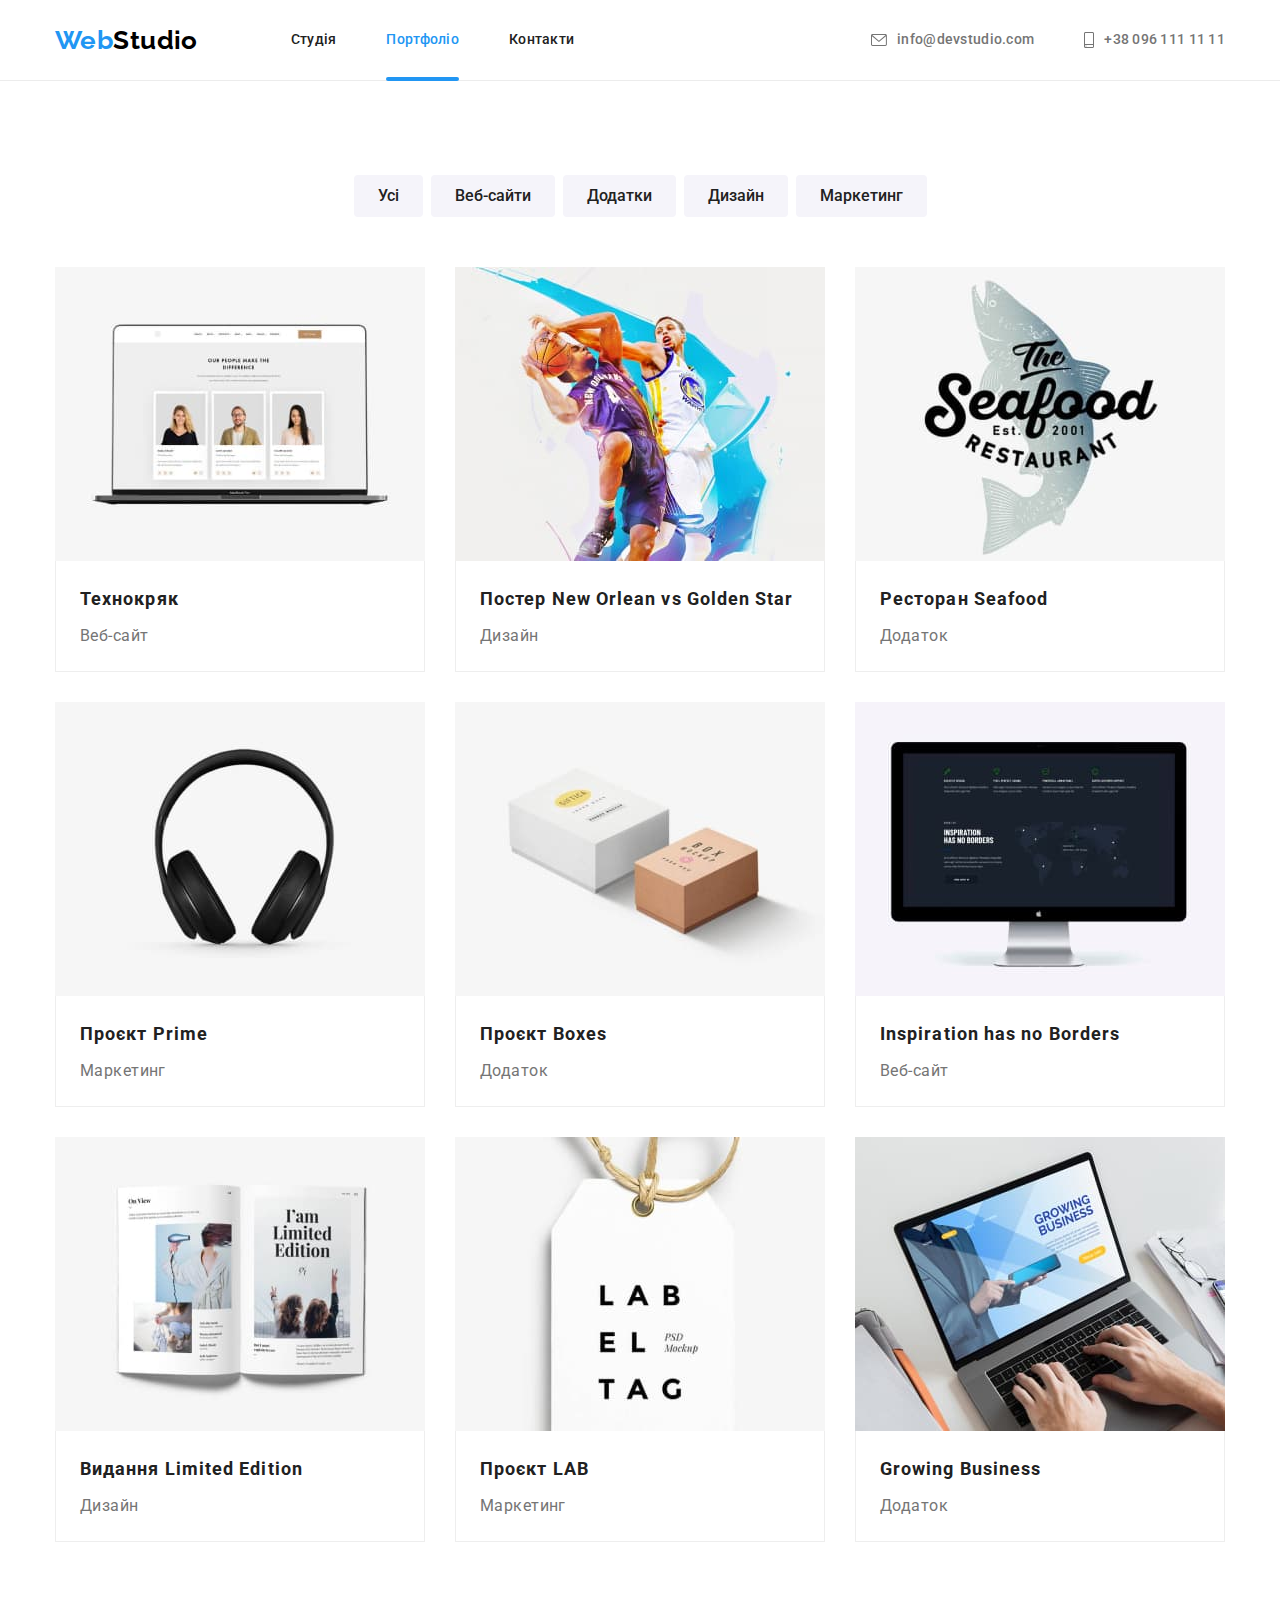
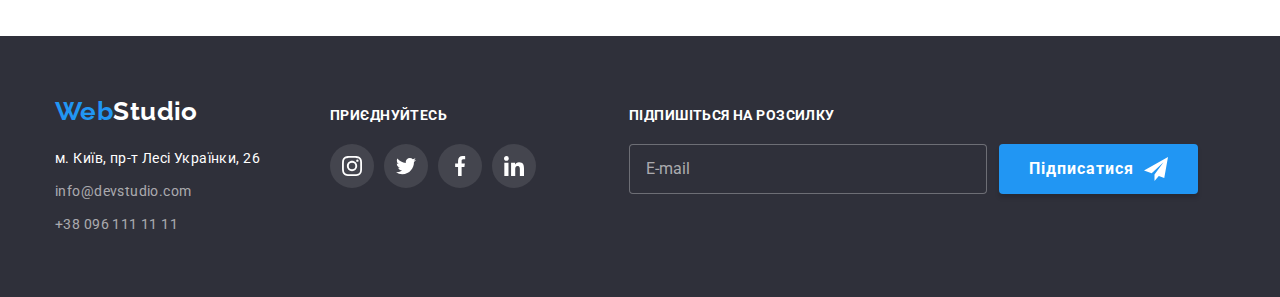
==== portfolio.html @ bcb8c52e "додано файли" ====
<!DOCTYPE html>
<html lang="uk">
  <head>
    <meta charset="UTF-8" />
    <meta http-equiv="X-UA-Compatible" content="IE=edge" />
    <meta name="viewport" content="width=device-width, initial-scale=1.0" />
    <title>Портфоліо</title>
    <link
      href="https://fonts.googleapis.com/css2?family=Raleway:wght@700&family=Roboto:wght@400;500;700;900&display=swap"
      rel="stylesheet"
    />
    <link rel="stylesheet" href="./css/main.min.css" />
  </head>
  <body>
    <header class="head-list">
      <div class="container main-nav">
        <nav class="head-list__nav">
          <a href="index.html" class="head-list__logo">
            Web<span class="head-list__accent">Studio</span>
          </a>

          <ul class="site-nav">
            <li class="site-nav__item">
              <a href="index.html" class="site-nav__link">Студія</a>
            </li>
            <li class="site-nav__item">
              <a href="portfolio.html" class="site-nav__link current"
                >Портфоліо</a
              >
            </li>
            <li class="site-nav__item">
              <a href="#" class="site-nav__link">Контакти</a>
            </li>
          </ul>
        </nav>
        <ul class="contact">
          <li class="contact__item">
            <a href="mailto:info@devstudio.com" class="contact__link">
              <svg class="contact__icon email" width="16" height="12">
                <use href="./images/icons.svg#email"></use>
              </svg>
              <span>info@devstudio.com</span>
            </a>
          </li>
          <li class="contact__item">
            <a href="tel:+380961111111" class="contact__link">
              <svg class="contact__icon smartphone" width="10" height="16">
                <use href="./images/icons.svg#smartphone"></use>
              </svg>
              <span>+38 096 111 11 11 </span>
            </a>
          </li>
        </ul>
      </div>
    </header>

    <main>
      <section class="portfolio">
        <div class="container">
          <h1 class="visually-hidden">portfolio</h1>
          <ul class="filters">
            <li class="filters__item">
              <button type="button" class="filters__button">Усі</button>
            </li>
            <li class="filters__item">
              <button type="button" class="filters__button">Веб-сайти</button>
            </li>
            <li class="filters__item">
              <button type="button" class="filters__button">Додатки</button>
            </li>
            <li class="filters__item">
              <button type="button" class="filters__button">Дизайн</button>
            </li>
            <li class="filters__item">
              <button type="button" class="filters__button">Маркетинг</button>
            </li>
          </ul>

          <ul class="card">
            <li class="card__item">
              <a href="#" class="card__link">
                <div class="product">
                  <img src="./images/po1.jpg" alt="Ноутбук" width="370" />
                  <p class="product__overlay product__text">
                    Ресурс пропонує комплексні пропозиції з різним рівнем
                    функціоналу та сервісів. Все це дозволить відвідувачу
                    отримати вичерпні відомості про компанію чи приватну особу.
                  </p>
                </div>
                <div class="product-text">
                  <h2 class="product__title">Технокряк</h2>
                  <p class="product__name">Веб-сайт</p>
                </div>
              </a>
            </li>
            <li class="card__item">
              <a href="#" class="card__link">
                <div class="product">
                  <img src="./images/po2.jpg" alt="Баскетболісти" width="370" />
                  <p class="product__overlay product__text">
                    Ресурс пропонує комплексні пропозиції з різним рівнем
                    функціоналу та сервісів. Все це дозволить відвідувачу
                    отримати вичерпні відомості про компанію чи приватну особу.
                  </p>
                </div>
                <div class="product-text">
                  <h2 class="product__title">
                    Постер New Orlean vs Golden Star
                  </h2>
                  <p class="product__name">Дизайн</p>
                </div>
              </a>
            </li>
            <li class="card__item">
              <a href="#" class="card__link">
                <div class="product">
                  <img
                    src="./images/po3.jpg"
                    alt="Ємблема ресторану"
                    width="370"
                  />
                  <p class="product__overlay product__text">
                    Ресурс пропонує комплексні пропозиції з різним рівнем
                    функціоналу та сервісів. Все це дозволить відвідувачу
                    отримати вичерпні відомості про компанію чи приватну особу.
                  </p>
                </div>
                <div class="product-text">
                  <h2 class="product__title">Ресторан Seafood</h2>
                  <p class="product__name">Додаток</p>
                </div>
              </a>
            </li>
            <li class="card__item">
              <a href="#" class="card__link">
                <div class="product">
                  <img src="./images/po4.jpg" alt="Навушники" width="370" />
                  <p class="product__overlay product__text">
                    Ресурс пропонує комплексні пропозиції з різним рівнем
                    функціоналу та сервісів. Все це дозволить відвідувачу
                    отримати вичерпні відомості про компанію чи приватну особу.
                  </p>
                </div>
                <div class="product-text">
                  <h2 class="product__title">Проєкт Prime</h2>
                  <p class="product__name">Маркетинг</p>
                </div>
              </a>
            </li>
            <li class="card__item">
              <a href="#" class="card__link">
                <div class="product">
                  <img src="./images/po5.jpg" alt="Коробки" width="370" />
                  <p class="product__overlay product__text">
                    Ресурс пропонує комплексні пропозиції з різним рівнем
                    функціоналу та сервісів. Все це дозволить відвідувачу
                    отримати вичерпні відомості про компанію чи приватну особу.
                  </p>
                </div>
                <div class="product-text">
                  <h2 class="product__title">Проєкт Boxes</h2>
                  <p class="product__name">Додаток</p>
                </div>
              </a>
            </li>
            <li class="card__item">
              <a href="#" class="card__link">
                <div class="product">
                  <img src="./images/po6.jpg" alt="Монітор" width="370" />
                  <p class="product__overlay product__text">
                    Ресурс пропонує комплексні пропозиції з різним рівнем
                    функціоналу та сервісів. Все це дозволить відвідувачу
                    отримати вичерпні відомості про компанію чи приватну особу.
                  </p>
                </div>
                <div class="product-text">
                  <h2 class="product__title">Inspiration has no Borders</h2>
                  <p class="product__name">Веб-сайт</p>
                </div>
              </a>
            </li>
            <li class="card__item">
              <a href="#" class="card__link">
                <div class="product">
                  <img src="./images/po7.jpg" alt="Книга" width="370" />
                  <p class="product__overlay product__text">
                    Ресурс пропонує комплексні пропозиції з різним рівнем
                    функціоналу та сервісів. Все це дозволить відвідувачу
                    отримати вичерпні відомості про компанію чи приватну особу.
                  </p>
                </div>
                <div class="product-text">
                  <h2 class="product__title">Видання Limited Edition</h2>
                  <p class="product__name">Дизайн</p>
                </div>
              </a>
            </li>
            <li class="card__item">
              <a href="#" class="card__link">
                <div class="product">
                  <img src="./images/po8.jpg" alt="Значок" width="370" />
                  <p class="product__overlay product__text">
                    Ресурс пропонує комплексні пропозиції з різним рівнем
                    функціоналу та сервісів. Все це дозволить відвідувачу
                    отримати вичерпні відомості про компанію чи приватну особу.
                  </p>
                </div>
                <div class="product-text">
                  <h2 class="product__title">Проєкт LAB</h2>
                  <p class="product__name">Маркетинг</p>
                </div>
              </a>
            </li>
            <li class="card__item">
              <a href="#" class="card__link">
                <div class="product">
                  <img src="./images/po9.jpg" alt="Ноутбук" width="370" />
                  <p class="product__overlay product__text">
                    Ресурс пропонує комплексні пропозиції з різним рівнем
                    функціоналу та сервісів. Все це дозволить відвідувачу
                    отримати вичерпні відомості про компанію чи приватну особу.
                  </p>
                </div>
                <div class="product-text">
                  <h2 class="product__title">Growing Business</h2>
                  <p class="product__name">Додаток</p>
                </div>
              </a>
            </li>
          </ul>
        </div>
      </section>
    </main>

    <footer class="page-foot">
      <div class="container">
        <div class="footer-content">
          <div class="page-foot__address-block">
            <a href="./index.html" class="page-foot__logo">
              <p>Web<span class="page-foot__accent">Studio</span></p>
            </a>
            <address class="address-list">
              <ul class="address-list__contact">
                <li class="address-list__item">
                  <a
                    href="https://goo.gl/maps/CPtrU1FHBa2aNyZL9"
                    target="_blank"
                    rel="noopener noreferrer nofollow"
                    class="address-list__map"
                    >м. Київ, пр-т Лесі Українки, 26</a
                  >
                </li>
                <li class="address-list__item">
                  <a href="mailto:info@devstudio.com" class="address-list__link"
                    >info@devstudio.com</a
                  >
                </li>
                <li class="address-list__item">
                  <a href="tel:+380961111111" class="address-list__link"
                    >+38 096 111 11 11</a
                  >
                </li>
              </ul>
            </address>
          </div>

          <div class="social-foot">
            <p class="social-foot__title">ПРИЄДНУЙТЕСЬ</p>
            <ul class="social-foot__links">
              <li class="social-foot__items">
                <a href="" class="social-foot__circle">
                  <svg class="social-foot__icon" width="20" height="20">
                    <use href="./images/icons.svg#instagram"></use>
                  </svg>
                </a>
              </li>
              <li class="social-foot__items">
                <a href="" class="social-foot__circle">
                  <svg class="social-foot__icon" width="20" height="20">
                    <use href="./images/icons.svg#twitter"></use>
                  </svg>
                </a>
              </li>
              <li class="social-foot__items">
                <a href="" class="social-foot__circle">
                  <svg class="social-foot__icon" width="20" height="20">
                    <use href="./images/icons.svg#facebook"></use>
                  </svg>
                </a>
              </li>
              <li class="social-foot__items">
                <a href="" class="social-foot__circle">
                  <svg class="social-foot__icon" width="20" height="20">
                    <use href="./images/icons.svg#linkedin"></use>
                  </svg>
                </a>
              </li>
            </ul>
          </div>

          <div class="footer-form">
            <p class="footer-form__title">ПІДПИШІТЬСЯ НА РОЗСИЛКУ</p>
            <form class="footer-form__form">
              <label for="mail" class="footer-form__label"></label>
              <input
                class="footer-form__input"
                type="email"
                name="mail"
                id="mail"
                placeholder="E-mail"
                required
              />
              <button class="footer-form__button" type="submit">
                Підписатися<svg
                  class="footer-form__icon"
                  width="24"
                  height="24"
                >
                  <use href="./images/icons.svg#send-icon"></use>
                </svg>
              </button>
            </form>
          </div>
        </div>
      </div>
    </footer>
  </body>
</html>
---- css/main.min.css ----
h1,h2,h3{text-align:center;margin:0}ul{margin:0;padding:0;list-style:none}p{margin:0;padding:0}img{display:block}/*! modern-normalize v1.1.0 | MIT License | https://github.com/sindresorhus/modern-normalize */*,::after,::before{box-sizing:border-box}html{-moz-tab-size:4;tab-size:4}html{line-height:1.15;-webkit-text-size-adjust:100%}body{margin:0}body{font-family:system-ui,-apple-system,"Segoe UI",Roboto,Helvetica,Arial,sans-serif,"Apple Color Emoji","Segoe UI Emoji"}hr{height:0;color:inherit}abbr[title]{text-decoration:underline dotted}b,strong{font-weight:bolder}code,kbd,pre,samp{font-family:ui-monospace,SFMono-Regular,Consolas,"Liberation Mono",Menlo,monospace;font-size:1em}small{font-size:80%}sub,sup{font-size:75%;line-height:0;position:relative;vertical-align:baseline}sub{bottom:-0.25em}sup{top:-0.5em}table{text-indent:0;border-color:inherit}button,input,optgroup,select,textarea{font-family:inherit;font-size:100%;line-height:1.15;margin:0}button,select{text-transform:none}[type=button],[type=reset],[type=submit],button{-webkit-appearance:button}::-moz-focus-inner{border-style:none;padding:0}:-moz-focusring{outline:1px dotted ButtonText}:-moz-ui-invalid{box-shadow:none}legend{padding:0}progress{vertical-align:baseline}::-webkit-inner-spin-button,::-webkit-outer-spin-button{height:auto}[type=search]{-webkit-appearance:textfield;outline-offset:-2px}::-webkit-search-decoration{-webkit-appearance:none}::-webkit-file-upload-button{-webkit-appearance:button;font:inherit}summary{display:list-item}:root{--main-color: #757575;--accent-color: #2196F3;--title-text-color: #212121;--white-color: #FFFFFF}body{background-color:var(--white-color);color:var(--main-color);font-family:Roboto,sans-serif;letter-spacing:.03em;font-size:14px}.container{width:1200px;margin:auto;padding-left:15px;padding-right:15px}.visually-hidden{position:absolute;white-space:nowrap;width:1px;height:1px;overflow:hidden;border:0;padding:0;clip:rect(0 0 0 0);clip-path:inset(50%);margin:-1px}.main-nav{display:flex;align-items:center}.head-list{border-bottom:1px solid #ececec}.head-list__logo,.page-foot__logo{color:var(--accent-color);font-family:Raleway,sans-serif;font-weight:700;font-size:26px;line-height:1.19;text-decoration-line:none}.head-list__nav{display:flex;align-items:center}.head-list__accent{color:#000}.site-nav{display:flex;margin-left:93px}.site-nav__item+.site-nav__item{margin-left:50px}.site-nav__link,.contact__link{font-weight:500;line-height:1.14;letter-spacing:.02em;text-decoration-line:none;transition-property:color;transition-duration:250ms;transition-timing-function:cubic-bezier(0.4, 0, 0.2, 1)}.site-nav__link{position:relative;display:block;padding-top:32px;padding-bottom:32px;color:var(--title-text-color)}.site-nav__link::after{content:"";position:absolute;left:0;bottom:-1px;display:block;width:100%;height:4px;background-color:var(--accent-color);border-radius:2px;opacity:0}.site-nav__link:hover,.site-nav__linkfocus{color:var(--accent-color)}.site-nav__link.current{color:var(--accent-color)}.site-nav__link.current::after{opacity:1}.contact{display:flex;margin-left:auto}.contact__item+.contact__item{margin-left:50px}.contact__link{display:flex;gap:10px;align-items:center;color:var(--main-color)}.contact__link:hover,.contact__linkfocus{color:var(--accent-color)}.contact__link:hover .contact__icon,.contact__linkfocus .contact__icon{fill:var(--accent-color)}.contact__icon{fill:var(--main-color);transition-property:fill;transition-duration:250ms;transition-timing-function:cubic-bezier(0.4, 0, 0.2, 1)}.hero{padding-top:200px;padding-bottom:200px;background-color:#2f303a;text-align:center;max-width:1600px;margin-left:auto;margin-right:auto;background:linear-gradient(to right, rgba(47, 48, 58, 0.4), rgba(47, 48, 58, 0.4)),url(../images/hero.jpg);background-size:cover;background-repeat:no-repeat;background-position:center}.hero__title{margin:0 auto;width:696px;color:var(--white-color);font-weight:900;font-size:44px;line-height:1.36;letter-spacing:.06em;text-transform:uppercase}button{font-family:inherit}.button{border-radius:4px;border-color:rgba(0,0,0,0);padding:10px 32px;margin-top:30px;background-color:var(--accent-color);color:var(--white-color);box-shadow:0px 4px 4px rgba(0,0,0,.15);font-size:16px;font-weight:700;line-height:1.87;letter-spacing:.06em;cursor:pointer;transition-property:background-color;transition-duration:250ms;transition-timing-function:cubic-bezier(0.4, 0, 0.2, 1)}.button:hover{background-color:#188ce8}.feature{padding-top:94px;padding-bottom:94px}.feature__list{display:flex}.feature__list .feature__item+.feature__item{margin-left:30px}.thumb{display:flex;align-items:center;justify-content:center;background:#f5f4fa;border-radius:4px;margin-bottom:30px;width:270px;min-height:120px;text-align:center}.feature__title{margin-bottom:10px;color:var(--title-text-color);font-size:14px;line-height:1.14;text-transform:uppercase;text-align:left}.feature__text{line-height:1.71}.work{padding-bottom:94px}.work__list{display:flex}.work__list .work__item+.work__item{margin-left:30px}.work__title{color:var(--title-text-color);font-size:36px;line-height:1.17;margin-bottom:50px}.img-container{position:relative}.work__text{color:var(--white-color);font-weight:700;position:absolute;bottom:0;right:0;margin:0;width:100%;height:70px;background-color:rgba(47,48,58,.8);display:flex;justify-content:center;align-items:center}.team{background-color:#f5f4fa;padding-top:94px;padding-bottom:94px}.team__title{color:var(--title-text-color);font-size:36px;line-height:1.17;margin-bottom:50px}.team__list{display:flex}.team__list .team__item+.team__item{margin-left:30px}.team__item{background-color:var(--white-color);border-radius:4px;box-shadow:0px 4px 4px 0px rgba(0,0,0,.2),0px 1px 1px 0px rgba(0,0,0,.14),0px 1px 3px 0px rgba(0,0,0,.12)}.person{padding-top:30px;padding-bottom:30px}.person__title{color:var(--title-text-color);font-weight:500;font-size:16px;line-height:1.19;margin-bottom:10px}.person__text{font-size:16px;line-height:1.19;text-align:center;margin-bottom:16px}.person__social-links{display:flex;align-items:center;justify-content:center;gap:10px}.person__social-circle{display:flex;border-radius:50%;width:44px;height:44px;align-items:center;justify-content:center;fill:#fff;transition-property:background;transition-duration:250ms;transition-timing-function:cubic-bezier(0.4, 0, 0.2, 1)}.person__social-circle:hover,.person__social-circle:focus{background:var(--accent-color)}.person__social-circle:hover .person__social-icon,.person__social-circle:focus .person__social-icon{fill:var(--white-color)}.person__social-icon{fill:#afb1b8;transition-property:fill;transition-duration:250ms;transition-timing-function:cubic-bezier(0.4, 0, 0.2, 1)}.clients{padding-top:94px;padding-bottom:94px}.clients__title{color:var(--title-text-color);font-size:36px;line-height:1.17;margin-bottom:50px}.clients__list{display:flex;gap:30px}.clients__link{display:flex;border:1px solid #afb1b8;width:170px;height:92px;border-radius:4px;align-items:center;justify-content:center;transition-property:border-color;transition-duration:250ms;transition-timing-function:cubic-bezier(0.4, 0, 0.2, 1)}.clients__link:hover,.clients__link:focus{border-color:var(--accent-color)}.clients__link:hover .clients__icon,.clients__link:focus .clients__icon{fill:var(--accent-color)}.clients__icon{fill:#afb1b8;width:106px;height:60px;transition-property:fill;transition-duration:250ms;transition-timing-function:cubic-bezier(0.4, 0, 0.2, 1)}.page-foot{background-color:#2f303a;padding-top:60px;padding-bottom:60px}.footer-content{display:flex;align-items:baseline}.page-foot__logo .page-foot__accent{color:var(--white-color)}.address-list{font-style:inherit;margin-top:20px}.address-list__contact .address-list__link{color:rgba(255,255,255,.6);line-height:1.71;text-decoration-line:none;transition-property:color;transition-duration:250ms;transition-timing-function:cubic-bezier(0.4, 0, 0.2, 1)}.address-list__contact .address-list__link:hover,.address-list__contact .address-list__link:focus{color:var(--accent-color)}.address-list__contact .address-list__map{color:var(--white-color);line-height:1.71;text-decoration-line:none;margin-bottom:9px}.address-list__contact .address-list__item+.address-list__item{margin-top:9px}.contact-foot{margin-top:20px}.social-foot{margin-left:70px}.social-foot__title,.footer-form__title{margin-bottom:20px;font-weight:700;line-height:1.14;color:var(--white-color);text-align:left}.social-foot__links{display:flex;align-items:center;justify-content:center;gap:10px}.social-foot__icon{fill:var(--white-color)}.social-foot__circle{background-color:#44454e;display:flex;border-radius:50%;width:44px;height:44px;align-items:center;justify-content:center;fill:#fff;transition-property:background;transition-duration:250ms;transition-timing-function:cubic-bezier(0.4, 0, 0.2, 1)}.social-foot__circle:hover,.social-foot__circlefocus{background:var(--accent-color)}.footer-form{margin-left:93px}.footer-form__form{display:flex;justify-content:center;align-items:center}.footer-form__input{border:1px solid rgba(255,255,255,.3);border-radius:4px;width:358px;height:50px;background-color:#2f303a;padding:15px 16px;color:var(--white-color)}.footer-form__input::placeholder{font-weight:400;font-size:16px;line-height:20px;display:flex;align-items:center;color:rgba(255,255,255,.6)}.footer-form__button{background:var(--accent-color);box-shadow:0px 4px 4px rgba(0,0,0,.15);border-radius:4px;border-color:rgba(0,0,0,0);padding:10px 28px;height:50px;font-weight:700;font-size:16px;line-height:1.87;display:flex;align-items:center;text-align:center;letter-spacing:.06em;color:var(--white-color);margin-left:12px;cursor:pointer;transition-property:background-color;transition-duration:250ms;transition-timing-function:cubic-bezier(0.4, 0, 0.2, 1)}.footer-form__button:hover{background-color:#188ce8}.footer-form__icon{margin-left:10px}.portfolio{padding-top:94px;padding-bottom:94px}.filters{display:flex;align-items:center;margin-bottom:50px;justify-content:center}.filters .filters__item+.filters__item{margin-left:8px}.filters__button{padding:6px 22px;border-color:rgba(0,0,0,0);background-color:#f5f4fa;color:var(--title-text-color);font-weight:500;font-size:16px;line-height:1.63;text-align:center;cursor:pointer;border-radius:4px;transition-property:color,background-color,box-shadow;transition-duration:250ms;transition-timing-function:cubic-bezier(0.4, 0, 0.2, 1)}.filters__button:hover,.filters__button:focus{background-color:var(--accent-color);color:var(--white-color);box-shadow:4px 4px 6px 0px rgba(0,0,0,.16),0px 4px 4px 0px rgba(0,0,0,.06),0px 1px 1px 0px rgba(0,0,0,.12)}.card{display:flex;flex-wrap:wrap;justify-content:center}.product__title{color:var(--title-text-color);font-size:18px;line-height:2;letter-spacing:.06em;text-align:left;margin-bottom:4px}.product__name{font-size:16px;line-height:1.88}.product-text{padding:20px 24px;border:1px solid #eee;border-top:none;color:var(--main-color)}.card__item{margin-right:30px;margin-bottom:30px;transition-property:box-shadow;transition-duration:250ms;transition-timing-function:cubic-bezier(0.4, 0, 0.2, 1)}.card__link{text-decoration-line:none}.card__item:hover,.card__item:focus{box-shadow:1px 4px 6px 0px rgba(0,0,0,.16)}.card__item:nth-child(3n){margin-right:0}.card__item:nth-last-child(-n+3){margin-bottom:0}.product{position:relative;overflow:hidden}.product__text{font-weight:400;font-size:18px;line-height:1.55;color:var(--white-color)}.product__overlay{padding-top:63px;padding-bottom:63px;padding-left:24px;padding-right:24px;position:absolute;height:100%;width:100%;background-color:rgba(33,150,243,.9);display:flex;align-items:center;justify-content:center;left:0;bottom:0;transition-duration:250ms;transition-property:transform;transition-timing-function:cubic-bezier(0.4, 0, 0.2, 1);transform:translateY(100%)}.card__link:hover .product__overlay,.card__link:focus .product__overlay{transform:translateY(0)}.is-hidden{visibility:hidden;opacity:0;cursor:pointer}.backdrop{position:fixed;left:0;top:0;width:100%;min-height:100vh;background-color:rgba(0,0,0,.2);z-index:1;transition-duration:250ms;transition-timing-function:cubic-bezier(0.4, 0, 0.2, 1);transition-property:opacity,visibility}.modal{width:528px;height:581px;position:absolute;top:0;right:0;bottom:0;left:0;padding:40px;margin:auto;background-color:var(--white-color);box-shadow:0 1px 3px rgba(0,0,0,.12),0 1px 1px rgba(0,0,0,.14),0 2px 1px rgba(0,0,0,.2);border-radius:4px}.modal__close-button{position:absolute;display:flex;justify-content:center;align-items:center;top:8px;right:8px;width:30px;height:30px;background-color:var(--white-color);border:1px solid rgba(0,0,0,.1);border-radius:50px}.modal__close-button:hover,.modal__close-button:focus{fill:var(--accent-color);cursor:pointer}.modal__close-icon{transition:fill 250ms cubic-bezier(0.4, 0, 0.2, 1)}.form__title{margin-bottom:12px;font-weight:700;font-size:20px;line-height:1.15;text-align:center;color:var(--title-text-color)}.form__label{display:block;padding-bottom:4px;font-weight:400;font-size:12px;line-height:1.17;letter-spacing:.01em;color:var(--main-color)}.form__input-wrapper{position:relative;margin-bottom:10px}.form__icon{position:absolute;left:12px;top:50%;transform:translateY(-50%);transition:fill 250ms cubic-bezier(0.4, 0, 0.2, 1)}.form__input{border:1px solid rgba(33,33,33,.2);border-radius:4px;width:100%;height:40px;outline:none;padding:12px 16px;font-weight:400;font-size:12px;line-height:14px;letter-spacing:.01em;color:var(--title-text-color);transition:border-color 250ms cubic-bezier(0.4, 0, 0.2, 1)}.form__input:focus{border-color:var(--accent-color)}.form__input:focus+.form__icon{fill:var(--accent-color)}.form__input::placeholder{color:rgba(117,117,117,.5)}.form__input-field{padding-left:45px}.form__message-area{height:120px;resize:none;margin-bottom:20px}.form__button{display:flex;margin:0 auto}.form__input-wrapper{position:relative;margin-bottom:10px}.checkbox{opacity:0;z-index:-1;position:absolute}.checkbox__wrap{position:relative;display:flex;justify-content:center;align-items:center;width:16px;height:15px;border-radius:2px;border:2px solid var(--title-text-color);margin-right:7px;cursor:pointer;transition:border background-color 250ms cubic-bezier(0.4, 0, 0.2, 1)}.checkbox__label{display:flex;align-items:center;justify-content:center;gap:7px;margin-bottom:30px}.checkbox__icon{opacity:0}.checkbox__text{font-weight:400;line-height:1.71}.checkbox:checked+.checkbox__label .checkbox__wrap{background-color:var(--accent-color);border:var(--accent-color)}.checkbox:checked+.checkbox__label .checkbox__wrap .checkbox__icon{opacity:1}.checkbox__link{color:var(--accent-color)}/*# sourceMappingURL=main.min.css.map */
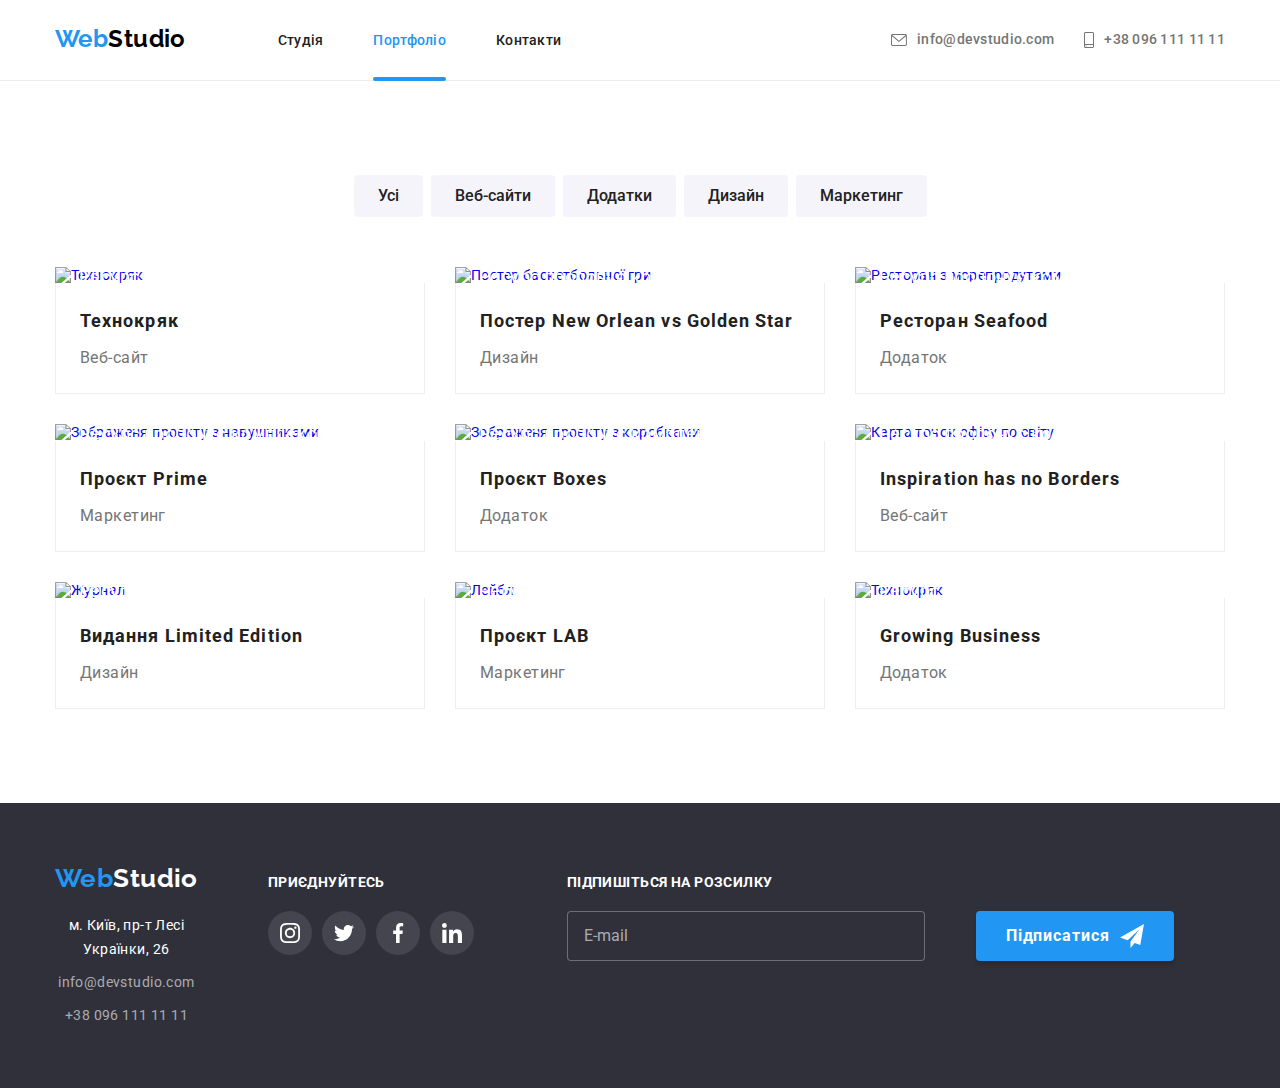
==== commit 15d128af: "portfolio" ====
--- a/portfolio.html
+++ b/portfolio.html
@@ -14,43 +14,70 @@
   <body>
     <header class="head-list">
       <div class="container main-nav">
-        <nav class="head-list__nav">
-          <a href="index.html" class="head-list__logo">
-            Web<span class="head-list__accent">Studio</span>
-          </a>
-
-          <ul class="site-nav">
-            <li class="site-nav__item">
-              <a href="index.html" class="site-nav__link">Студія</a>
-            </li>
-            <li class="site-nav__item">
-              <a href="portfolio.html" class="site-nav__link current"
-                >Портфоліо</a
-              >
-            </li>
-            <li class="site-nav__item">
-              <a href="#" class="site-nav__link">Контакти</a>
+        <a href="index.html" class="head-list__logo">
+          Web<span class="head-list__accent">Studio</span>
+        </a>
+        <div class="head-list__side-menu is-hide" data-menu>
+          <nav class="head-list__nav">
+            <ul class="site-nav">
+              <li class="site-nav__item">
+                <a href="index.html" class="site-nav__link">Студія</a>
+              </li>
+              <li class="site-nav__item">
+                <a
+                  href="portfolio.html"
+                  class="site-nav__link site-nav__link--current"
+                  >Портфоліо</a
+                >
+              </li>
+              <li class="site-nav__item">
+                <a href="#" class="site-nav__link">Контакти</a>
+              </li>
+            </ul>
+          </nav>
+          <ul class="contact">
+            <li class="contact__item">
+              <a href="mailto:info@devstudio.com" class="contact__link mail">
+                <svg class="contact__icon email" width="16" height="12">
+                  <use href="./images/icons.svg#email"></use>
+                </svg>
+                <span>info@devstudio.com</span>
+              </a>
+            </li>
+            <li class="contact__item">
+              <a href="tel:+380961111111" class="contact__link number">
+                <svg class="contact__icon smartphone" width="10" height="16">
+                  <use href="./images/icons.svg#smartphone"></use>
+                </svg>
+                <span>+38 096 111 11 11 </span>
+              </a>
             </li>
           </ul>
-        </nav>
-        <ul class="contact">
-          <li class="contact__item">
-            <a href="mailto:info@devstudio.com" class="contact__link">
-              <svg class="contact__icon email" width="16" height="12">
-                <use href="./images/icons.svg#email"></use>
-              </svg>
-              <span>info@devstudio.com</span>
-            </a>
-          </li>
-          <li class="contact__item">
-            <a href="tel:+380961111111" class="contact__link">
-              <svg class="contact__icon smartphone" width="10" height="16">
-                <use href="./images/icons.svg#smartphone"></use>
-              </svg>
-              <span>+38 096 111 11 11 </span>
-            </a>
-          </li>
-        </ul>
+          <ul class="head-list__community community">
+            <li class="community__item">
+              <a href="#" class="community__link">Instagram</a>
+            </li>
+            <li class="community__item">
+              <a href="#" class="community__link">Twitter</a>
+            </li>
+            <li class="community__item">
+              <a href="#" class="community__link">Facebook</a>
+            </li>
+            <li class="community__item">
+              <a href="#" class="community__link">LinkedIn</a>
+            </li>
+          </ul>
+          <button class="head-list__close-menu" type="button" data-menu-close>
+            <svg class="head-list__menu-icon" width="40" height="40">
+              <use href="./images/icons.svg#close-menu"></use>
+            </svg>
+          </button>
+        </div>
+        <button class="head-list__open-menu" type="button" data-menu-open>
+          <svg class="head-list__menu-icon" width="40" height="40">
+            <use href="./images/icons.svg#open-menu"></use>
+          </svg>
+        </button>
       </div>
     </header>
 
@@ -80,7 +107,43 @@
             <li class="card__item">
               <a href="#" class="card__link">
                 <div class="product">
-                  <img src="./images/po1.jpg" alt="Ноутбук" width="370" />
+                  <picture>
+                    <source
+                      srcset="
+                        ./images/portfolio/technocrack-480.webp    1x,
+                        ./images/portfolio/technocrack-480@2x.webp 2x
+                      "
+                      type="image/webp"
+                      media="(max-width: 767px)"
+                    />
+
+                    <source
+                      srcset="
+                        ./images/portfolio/technocrack-768.webp    1x,
+                        ./images/portfolio/technocrack-768@2x.webp 2x
+                      "
+                      type="image/webp"
+                      media="(min-width: 768px)"
+                    />
+
+                    <source
+                      srcset="
+                        ./images/portfolio/technocrack-1200.webp    1x,
+                        ./images/portfolio/technocrack-1200@2x.webp 2x
+                      "
+                      type="image/webp"
+                      media="(min-width: 1200px)"
+                    />
+
+                    <img
+                      srcset="
+                        ./images/portfolio/technocrack-1200.jpg    1x,
+                        ./images/portfolio/technocrack-1200@2x.jpg 2x
+                      "
+                      src="./images/portfolio/technocrack-1200.jpg"
+                      alt="Технокряк"
+                    />
+                  </picture>
                   <p class="product__overlay product__text">
                     Ресурс пропонує комплексні пропозиції з різним рівнем
                     функціоналу та сервісів. Все це дозволить відвідувачу
@@ -96,7 +159,43 @@
             <li class="card__item">
               <a href="#" class="card__link">
                 <div class="product">
-                  <img src="./images/po2.jpg" alt="Баскетболісти" width="370" />
+                  <picture>
+                    <source
+                      srcset="
+                        ./images/portfolio/poster-new-orlean-480.webp    1x,
+                        ./images/portfolio/poster-new-orlean-480@2x.webp 2x
+                      "
+                      type="image/webp"
+                      media="(max-width: 767px)"
+                    />
+
+                    <source
+                      srcset="
+                        ./images/portfolio/poster-new-orlean-768.webp    1x,
+                        ./images/portfolio/poster-new-orlean-768@2x.webp 2x
+                      "
+                      type="image/webp"
+                      media="(min-width: 768px)"
+                    />
+
+                    <source
+                      srcset="
+                        ./images/portfolio/poster-new-orlean-1200.webp    1x,
+                        ./images/portfolio/poster-new-orlean-1200@2x.webp 2x
+                      "
+                      type="image/webp"
+                      media="(min-width: 1200px)"
+                    />
+
+                    <img
+                      srcset="
+                        ./images/portfolio/poster-new-orlean-1200.jpg    1x,
+                        ./images/portfolio/poster-new-orlean-1200@2x.jpg 2x
+                      "
+                      src="./images/portfolio/poster-new-orlean-1200.jpg"
+                      alt="Постер баскетбольної гри"
+                    />
+                  </picture>
                   <p class="product__overlay product__text">
                     Ресурс пропонує комплексні пропозиції з різним рівнем
                     функціоналу та сервісів. Все це дозволить відвідувачу
@@ -114,11 +213,43 @@
             <li class="card__item">
               <a href="#" class="card__link">
                 <div class="product">
-                  <img
-                    src="./images/po3.jpg"
-                    alt="Ємблема ресторану"
-                    width="370"
-                  />
+                  <picture>
+                    <source
+                      srcset="
+                        ./images/portfolio/restaurant-seafood-480.webp    1x,
+                        ./images/portfolio/restaurant-seafood-480@2x.webp 2x
+                      "
+                      type="image/webp"
+                      media="(max-width: 767px)"
+                    />
+
+                    <source
+                      srcset="
+                        ./images/portfolio/restaurant-seafood-768.webp    1x,
+                        ./images/portfolio/restaurant-seafood-768@2x.webp 2x
+                      "
+                      type="image/webp"
+                      media="(min-width: 768px)"
+                    />
+
+                    <source
+                      srcset="
+                        ./images/portfolio/restaurant-seafood-1200.webp    1x,
+                        ./images/portfolio/restaurant-seafood-1200@2x.webp 2x
+                      "
+                      type="image/webp"
+                      media="(min-width: 1200px)"
+                    />
+
+                    <img
+                      srcset="
+                        ./images/portfolio/restaurant-seafood-1200.jpg    1x,
+                        ./images/portfolio/restaurant-seafood-1200@2x.jpg 2x
+                      "
+                      src="./images/portfolio/restaurant-seafood-1200.jpg"
+                      alt="Ресторан з морепродутами"
+                    />
+                  </picture>
                   <p class="product__overlay product__text">
                     Ресурс пропонує комплексні пропозиції з різним рівнем
                     функціоналу та сервісів. Все це дозволить відвідувачу
@@ -134,7 +265,43 @@
             <li class="card__item">
               <a href="#" class="card__link">
                 <div class="product">
-                  <img src="./images/po4.jpg" alt="Навушники" width="370" />
+                  <picture>
+                    <source
+                      srcset="
+                        ./images/portfolio/project-prime-480.webp    1x,
+                        ./images/portfolio/project-prime-480@2x.webp 2x
+                      "
+                      type="image/webp"
+                      media="(max-width: 767px)"
+                    />
+
+                    <source
+                      srcset="
+                        ./images/portfolio/project-prime-768.webp    1x,
+                        ./images/portfolio/project-prime-768@2x.webp 2x
+                      "
+                      type="image/webp"
+                      media="(min-width: 768px)"
+                    />
+
+                    <source
+                      srcset="
+                        ./images/portfolio/project-prime-1200.webp    1x,
+                        ./images/portfolio/project-prime-1200@2x.webp 2x
+                      "
+                      type="image/webp"
+                      media="(min-width: 1200px)"
+                    />
+
+                    <img
+                      srcset="
+                        ./images/portfolio/project-prime-1200.jpg    1x,
+                        ./images/portfolio/project-prime-1200@2x.jpg 2x
+                      "
+                      src="./images/portfolio/project-prime-1200.jpg"
+                      alt="Зображеня проекту з навушниками"
+                    />
+                  </picture>
                   <p class="product__overlay product__text">
                     Ресурс пропонує комплексні пропозиції з різним рівнем
                     функціоналу та сервісів. Все це дозволить відвідувачу
@@ -150,7 +317,43 @@
             <li class="card__item">
               <a href="#" class="card__link">
                 <div class="product">
-                  <img src="./images/po5.jpg" alt="Коробки" width="370" />
+                  <picture>
+                    <source
+                      srcset="
+                        ./images/portfolio/project-boxes-480.webp    1x,
+                        ./images/portfolio/project-boxes-480@2x.webp 2x
+                      "
+                      type="image/webp"
+                      media="(max-width: 767px)"
+                    />
+
+                    <source
+                      srcset="
+                        ./images/portfolio/project-boxes-768.webp    1x,
+                        ./images/portfolio/project-boxes-768@2x.webp 2x
+                      "
+                      type="image/webp"
+                      media="(min-width: 768px)"
+                    />
+
+                    <source
+                      srcset="
+                        ./images/portfolio/project-boxes-1200.webp    1x,
+                        ./images/portfolio/project-boxes-1200@2x.webp 2x
+                      "
+                      type="image/webp"
+                      media="(min-width: 1200px)"
+                    />
+
+                    <img
+                      srcset="
+                        ./images/portfolio/project-boxes-1200.jpg    1x,
+                        ./images/portfolio/project-boxes-1200@2x.jpg 2x
+                      "
+                      src="./images/portfolio/project-boxes-1200.jpg"
+                      alt="Зображеня проекту з коробками"
+                    />
+                  </picture>
                   <p class="product__overlay product__text">
                     Ресурс пропонує комплексні пропозиції з різним рівнем
                     функціоналу та сервісів. Все це дозволить відвідувачу
@@ -166,7 +369,43 @@
             <li class="card__item">
               <a href="#" class="card__link">
                 <div class="product">
-                  <img src="./images/po6.jpg" alt="Монітор" width="370" />
+                  <picture>
+                    <source
+                      srcset="
+                        ./images/portfolio/inspirations-has-no-borders-480.webp    1x,
+                        ./images/portfolio/inspirations-has-no-borders-480@2x.webp 2x
+                      "
+                      type="image/webp"
+                      media="(max-width: 767px)"
+                    />
+
+                    <source
+                      srcset="
+                        ./images/portfolio/inspirations-has-no-borders-768.webp    1x,
+                        ./images/portfolio/inspirations-has-no-borders-768@2x.webp 2x
+                      "
+                      type="image/webp"
+                      media="(min-width: 768px)"
+                    />
+
+                    <source
+                      srcset="
+                        ./images/portfolio/inspirations-has-no-borders-1200.webp    1x,
+                        ./images/portfolio/inspirations-has-no-borders-1200@2x.webp 2x
+                      "
+                      type="image/webp"
+                      media="(min-width: 1200px)"
+                    />
+
+                    <img
+                      srcset="
+                        ./images/portfolio/inspirations-has-no-borders-1200.jpg    1x,
+                        ./images/portfolio/inspirations-has-no-borders-1200@2x.jpg 2x
+                      "
+                      src="./images/portfolio/inspirations-has-no-borders-1200.jpg"
+                      alt="Карта точок офісу по світу"
+                    />
+                  </picture>
                   <p class="product__overlay product__text">
                     Ресурс пропонує комплексні пропозиції з різним рівнем
                     функціоналу та сервісів. Все це дозволить відвідувачу
@@ -182,7 +421,43 @@
             <li class="card__item">
               <a href="#" class="card__link">
                 <div class="product">
-                  <img src="./images/po7.jpg" alt="Книга" width="370" />
+                  <picture>
+                    <source
+                      srcset="
+                        ./images/portfolio/journal-limited-edition-480.webp    1x,
+                        ./images/portfolio/journal-limited-edition-480@2x.webp 2x
+                      "
+                      type="image/webp"
+                      media="(max-width: 767px)"
+                    />
+
+                    <source
+                      srcset="
+                        ./images/portfolio/journal-limited-edition-768.webp    1x,
+                        ./images/portfolio/journal-limited-edition-768@2x.webp 2x
+                      "
+                      type="image/webp"
+                      media="(min-width: 768px)"
+                    />
+
+                    <source
+                      srcset="
+                        ./images/portfolio/journal-limited-edition-1200.webp    1x,
+                        ./images/portfolio/journal-limited-edition-1200@2x.webp 2x
+                      "
+                      type="image/webp"
+                      media="(min-width: 1200px)"
+                    />
+
+                    <img
+                      srcset="
+                        ./images/portfolio/journal-limited-edition-1200.jpg    1x,
+                        ./images/portfolio/journal-limited-edition-1200@2x.jpg 2x
+                      "
+                      src="./images/portfolio/journal-limited-edition-1200.jpg"
+                      alt="Журнал"
+                    />
+                  </picture>
                   <p class="product__overlay product__text">
                     Ресурс пропонує комплексні пропозиції з різним рівнем
                     функціоналу та сервісів. Все це дозволить відвідувачу
@@ -198,7 +473,43 @@
             <li class="card__item">
               <a href="#" class="card__link">
                 <div class="product">
-                  <img src="./images/po8.jpg" alt="Значок" width="370" />
+                  <picture>
+                    <source
+                      srcset="
+                        ./images/portfolio/project-lab-480.webp    1x,
+                        ./images/portfolio/project-lab-480@2x.webp 2x
+                      "
+                      type="image/webp"
+                      media="(max-width: 767px)"
+                    />
+
+                    <source
+                      srcset="
+                        ./images/portfolio/project-lab-768.webp    1x,
+                        ./images/portfolio/project-lab-768@2x.webp 2x
+                      "
+                      type="image/webp"
+                      media="(min-width: 768px)"
+                    />
+
+                    <source
+                      srcset="
+                        ./images/portfolio/project-lab-1200.webp    1x,
+                        ./images/portfolio/project-lab-1200@2x.webp 2x
+                      "
+                      type="image/webp"
+                      media="(min-width: 1200px)"
+                    />
+
+                    <img
+                      srcset="
+                        ./images/portfolio/project-lab-1200.jpg    1x,
+                        ./images/portfolio/project-lab-1200@2x.jpg 2x
+                      "
+                      src="./images/portfolio/project-lab-1200.jpg"
+                      alt="Лейбл"
+                    />
+                  </picture>
                   <p class="product__overlay product__text">
                     Ресурс пропонує комплексні пропозиції з різним рівнем
                     функціоналу та сервісів. Все це дозволить відвідувачу
@@ -214,7 +525,43 @@
             <li class="card__item">
               <a href="#" class="card__link">
                 <div class="product">
-                  <img src="./images/po9.jpg" alt="Ноутбук" width="370" />
+                  <picture>
+                    <source
+                      srcset="
+                        ./images/portfolio/growing-business-480.webp    1x,
+                        ./images/portfolio/growing-business-480@2x.webp 2x
+                      "
+                      type="image/webp"
+                      media="(max-width: 767px)"
+                    />
+
+                    <source
+                      srcset="
+                        ./images/portfolio/growing-business-768.webp    1x,
+                        ./images/portfolio/growing-business-768@2x.webp 2x
+                      "
+                      type="image/webp"
+                      media="(min-width: 768px)"
+                    />
+
+                    <source
+                      srcset="
+                        ./images/portfolio/growing-business-1200.webp    1x,
+                        ./images/portfolio/growing-business-1200@2x.webp 2x
+                      "
+                      type="image/webp"
+                      media="(min-width: 1200px)"
+                    />
+
+                    <img
+                      srcset="
+                        ./images/portfolio/growing-business-1200.jpg    1x,
+                        ./images/portfolio/growing-business-1200@2x.jpg 2x
+                      "
+                      src="./images/portfolio/growing-business-1200.jpg"
+                      alt="Технокряк"
+                    />
+                  </picture>
                   <p class="product__overlay product__text">
                     Ресурс пропонує комплексні пропозиції з різним рівнем
                     функціоналу та сервісів. Все це дозволить відвідувачу
--- a/css/main.min.css
+++ b/css/main.min.css
@@ -1 +1 @@
-h1,h2,h3{text-align:center;margin:0}ul{margin:0;padding:0;list-style:none}p{margin:0;padding:0}img{display:block}/*! modern-normalize v1.1.0 | MIT License | https://github.com/sindresorhus/modern-normalize */*,::after,::before{box-sizing:border-box}html{-moz-tab-size:4;tab-size:4}html{line-height:1.15;-webkit-text-size-adjust:100%}body{margin:0}body{font-family:system-ui,-apple-system,"Segoe UI",Roboto,Helvetica,Arial,sans-serif,"Apple Color Emoji","Segoe UI Emoji"}hr{height:0;color:inherit}abbr[title]{text-decoration:underline dotted}b,strong{font-weight:bolder}code,kbd,pre,samp{font-family:ui-monospace,SFMono-Regular,Consolas,"Liberation Mono",Menlo,monospace;font-size:1em}small{font-size:80%}sub,sup{font-size:75%;line-height:0;position:relative;vertical-align:baseline}sub{bottom:-0.25em}sup{top:-0.5em}table{text-indent:0;border-color:inherit}button,input,optgroup,select,textarea{font-family:inherit;font-size:100%;line-height:1.15;margin:0}button,select{text-transform:none}[type=button],[type=reset],[type=submit],button{-webkit-appearance:button}::-moz-focus-inner{border-style:none;padding:0}:-moz-focusring{outline:1px dotted ButtonText}:-moz-ui-invalid{box-shadow:none}legend{padding:0}progress{vertical-align:baseline}::-webkit-inner-spin-button,::-webkit-outer-spin-button{height:auto}[type=search]{-webkit-appearance:textfield;outline-offset:-2px}::-webkit-search-decoration{-webkit-appearance:none}::-webkit-file-upload-button{-webkit-appearance:button;font:inherit}summary{display:list-item}:root{--main-color: #757575;--accent-color: #2196F3;--title-text-color: #212121;--white-color: #FFFFFF}body{background-color:var(--white-color);color:var(--main-color);font-family:Roboto,sans-serif;letter-spacing:.03em;font-size:14px}.container{width:1200px;margin:auto;padding-left:15px;padding-right:15px}.visually-hidden{position:absolute;white-space:nowrap;width:1px;height:1px;overflow:hidden;border:0;padding:0;clip:rect(0 0 0 0);clip-path:inset(50%);margin:-1px}.main-nav{display:flex;align-items:center}.head-list{border-bottom:1px solid #ececec}.head-list__logo,.page-foot__logo{color:var(--accent-color);font-family:Raleway,sans-serif;font-weight:700;font-size:26px;line-height:1.19;text-decoration-line:none}.head-list__nav{display:flex;align-items:center}.head-list__accent{color:#000}.site-nav{display:flex;margin-left:93px}.site-nav__item+.site-nav__item{margin-left:50px}.site-nav__link,.contact__link{font-weight:500;line-height:1.14;letter-spacing:.02em;text-decoration-line:none;transition-property:color;transition-duration:250ms;transition-timing-function:cubic-bezier(0.4, 0, 0.2, 1)}.site-nav__link{position:relative;display:block;padding-top:32px;padding-bottom:32px;color:var(--title-text-color)}.site-nav__link::after{content:"";position:absolute;left:0;bottom:-1px;display:block;width:100%;height:4px;background-color:var(--accent-color);border-radius:2px;opacity:0}.site-nav__link:hover,.site-nav__linkfocus{color:var(--accent-color)}.site-nav__link.current{color:var(--accent-color)}.site-nav__link.current::after{opacity:1}.contact{display:flex;margin-left:auto}.contact__item+.contact__item{margin-left:50px}.contact__link{display:flex;gap:10px;align-items:center;color:var(--main-color)}.contact__link:hover,.contact__linkfocus{color:var(--accent-color)}.contact__link:hover .contact__icon,.contact__linkfocus .contact__icon{fill:var(--accent-color)}.contact__icon{fill:var(--main-color);transition-property:fill;transition-duration:250ms;transition-timing-function:cubic-bezier(0.4, 0, 0.2, 1)}.hero{padding-top:200px;padding-bottom:200px;background-color:#2f303a;text-align:center;max-width:1600px;margin-left:auto;margin-right:auto;background:linear-gradient(to right, rgba(47, 48, 58, 0.4), rgba(47, 48, 58, 0.4)),url(../images/hero.jpg);background-size:cover;background-repeat:no-repeat;background-position:center}.hero__title{margin:0 auto;width:696px;color:var(--white-color);font-weight:900;font-size:44px;line-height:1.36;letter-spacing:.06em;text-transform:uppercase}button{font-family:inherit}.button{border-radius:4px;border-color:rgba(0,0,0,0);padding:10px 32px;margin-top:30px;background-color:var(--accent-color);color:var(--white-color);box-shadow:0px 4px 4px rgba(0,0,0,.15);font-size:16px;font-weight:700;line-height:1.87;letter-spacing:.06em;cursor:pointer;transition-property:background-color;transition-duration:250ms;transition-timing-function:cubic-bezier(0.4, 0, 0.2, 1)}.button:hover{background-color:#188ce8}.feature{padding-top:94px;padding-bottom:94px}.feature__list{display:flex}.feature__list .feature__item+.feature__item{margin-left:30px}.thumb{display:flex;align-items:center;justify-content:center;background:#f5f4fa;border-radius:4px;margin-bottom:30px;width:270px;min-height:120px;text-align:center}.feature__title{margin-bottom:10px;color:var(--title-text-color);font-size:14px;line-height:1.14;text-transform:uppercase;text-align:left}.feature__text{line-height:1.71}.work{padding-bottom:94px}.work__list{display:flex}.work__list .work__item+.work__item{margin-left:30px}.work__title{color:var(--title-text-color);font-size:36px;line-height:1.17;margin-bottom:50px}.img-container{position:relative}.work__text{color:var(--white-color);font-weight:700;position:absolute;bottom:0;right:0;margin:0;width:100%;height:70px;background-color:rgba(47,48,58,.8);display:flex;justify-content:center;align-items:center}.team{background-color:#f5f4fa;padding-top:94px;padding-bottom:94px}.team__title{color:var(--title-text-color);font-size:36px;line-height:1.17;margin-bottom:50px}.team__list{display:flex}.team__list .team__item+.team__item{margin-left:30px}.team__item{background-color:var(--white-color);border-radius:4px;box-shadow:0px 4px 4px 0px rgba(0,0,0,.2),0px 1px 1px 0px rgba(0,0,0,.14),0px 1px 3px 0px rgba(0,0,0,.12)}.person{padding-top:30px;padding-bottom:30px}.person__title{color:var(--title-text-color);font-weight:500;font-size:16px;line-height:1.19;margin-bottom:10px}.person__text{font-size:16px;line-height:1.19;text-align:center;margin-bottom:16px}.person__social-links{display:flex;align-items:center;justify-content:center;gap:10px}.person__social-circle{display:flex;border-radius:50%;width:44px;height:44px;align-items:center;justify-content:center;fill:#fff;transition-property:background;transition-duration:250ms;transition-timing-function:cubic-bezier(0.4, 0, 0.2, 1)}.person__social-circle:hover,.person__social-circle:focus{background:var(--accent-color)}.person__social-circle:hover .person__social-icon,.person__social-circle:focus .person__social-icon{fill:var(--white-color)}.person__social-icon{fill:#afb1b8;transition-property:fill;transition-duration:250ms;transition-timing-function:cubic-bezier(0.4, 0, 0.2, 1)}.clients{padding-top:94px;padding-bottom:94px}.clients__title{color:var(--title-text-color);font-size:36px;line-height:1.17;margin-bottom:50px}.clients__list{display:flex;gap:30px}.clients__link{display:flex;border:1px solid #afb1b8;width:170px;height:92px;border-radius:4px;align-items:center;justify-content:center;transition-property:border-color;transition-duration:250ms;transition-timing-function:cubic-bezier(0.4, 0, 0.2, 1)}.clients__link:hover,.clients__link:focus{border-color:var(--accent-color)}.clients__link:hover .clients__icon,.clients__link:focus .clients__icon{fill:var(--accent-color)}.clients__icon{fill:#afb1b8;width:106px;height:60px;transition-property:fill;transition-duration:250ms;transition-timing-function:cubic-bezier(0.4, 0, 0.2, 1)}.page-foot{background-color:#2f303a;padding-top:60px;padding-bottom:60px}.footer-content{display:flex;align-items:baseline}.page-foot__logo .page-foot__accent{color:var(--white-color)}.address-list{font-style:inherit;margin-top:20px}.address-list__contact .address-list__link{color:rgba(255,255,255,.6);line-height:1.71;text-decoration-line:none;transition-property:color;transition-duration:250ms;transition-timing-function:cubic-bezier(0.4, 0, 0.2, 1)}.address-list__contact .address-list__link:hover,.address-list__contact .address-list__link:focus{color:var(--accent-color)}.address-list__contact .address-list__map{color:var(--white-color);line-height:1.71;text-decoration-line:none;margin-bottom:9px}.address-list__contact .address-list__item+.address-list__item{margin-top:9px}.contact-foot{margin-top:20px}.social-foot{margin-left:70px}.social-foot__title,.footer-form__title{margin-bottom:20px;font-weight:700;line-height:1.14;color:var(--white-color);text-align:left}.social-foot__links{display:flex;align-items:center;justify-content:center;gap:10px}.social-foot__icon{fill:var(--white-color)}.social-foot__circle{background-color:#44454e;display:flex;border-radius:50%;width:44px;height:44px;align-items:center;justify-content:center;fill:#fff;transition-property:background;transition-duration:250ms;transition-timing-function:cubic-bezier(0.4, 0, 0.2, 1)}.social-foot__circle:hover,.social-foot__circlefocus{background:var(--accent-color)}.footer-form{margin-left:93px}.footer-form__form{display:flex;justify-content:center;align-items:center}.footer-form__input{border:1px solid rgba(255,255,255,.3);border-radius:4px;width:358px;height:50px;background-color:#2f303a;padding:15px 16px;color:var(--white-color)}.footer-form__input::placeholder{font-weight:400;font-size:16px;line-height:20px;display:flex;align-items:center;color:rgba(255,255,255,.6)}.footer-form__button{background:var(--accent-color);box-shadow:0px 4px 4px rgba(0,0,0,.15);border-radius:4px;border-color:rgba(0,0,0,0);padding:10px 28px;height:50px;font-weight:700;font-size:16px;line-height:1.87;display:flex;align-items:center;text-align:center;letter-spacing:.06em;color:var(--white-color);margin-left:12px;cursor:pointer;transition-property:background-color;transition-duration:250ms;transition-timing-function:cubic-bezier(0.4, 0, 0.2, 1)}.footer-form__button:hover{background-color:#188ce8}.footer-form__icon{margin-left:10px}.portfolio{padding-top:94px;padding-bottom:94px}.filters{display:flex;align-items:center;margin-bottom:50px;justify-content:center}.filters .filters__item+.filters__item{margin-left:8px}.filters__button{padding:6px 22px;border-color:rgba(0,0,0,0);background-color:#f5f4fa;color:var(--title-text-color);font-weight:500;font-size:16px;line-height:1.63;text-align:center;cursor:pointer;border-radius:4px;transition-property:color,background-color,box-shadow;transition-duration:250ms;transition-timing-function:cubic-bezier(0.4, 0, 0.2, 1)}.filters__button:hover,.filters__button:focus{background-color:var(--accent-color);color:var(--white-color);box-shadow:4px 4px 6px 0px rgba(0,0,0,.16),0px 4px 4px 0px rgba(0,0,0,.06),0px 1px 1px 0px rgba(0,0,0,.12)}.card{display:flex;flex-wrap:wrap;justify-content:center}.product__title{color:var(--title-text-color);font-size:18px;line-height:2;letter-spacing:.06em;text-align:left;margin-bottom:4px}.product__name{font-size:16px;line-height:1.88}.product-text{padding:20px 24px;border:1px solid #eee;border-top:none;color:var(--main-color)}.card__item{margin-right:30px;margin-bottom:30px;transition-property:box-shadow;transition-duration:250ms;transition-timing-function:cubic-bezier(0.4, 0, 0.2, 1)}.card__link{text-decoration-line:none}.card__item:hover,.card__item:focus{box-shadow:1px 4px 6px 0px rgba(0,0,0,.16)}.card__item:nth-child(3n){margin-right:0}.card__item:nth-last-child(-n+3){margin-bottom:0}.product{position:relative;overflow:hidden}.product__text{font-weight:400;font-size:18px;line-height:1.55;color:var(--white-color)}.product__overlay{padding-top:63px;padding-bottom:63px;padding-left:24px;padding-right:24px;position:absolute;height:100%;width:100%;background-color:rgba(33,150,243,.9);display:flex;align-items:center;justify-content:center;left:0;bottom:0;transition-duration:250ms;transition-property:transform;transition-timing-function:cubic-bezier(0.4, 0, 0.2, 1);transform:translateY(100%)}.card__link:hover .product__overlay,.card__link:focus .product__overlay{transform:translateY(0)}.is-hidden{visibility:hidden;opacity:0;cursor:pointer}.backdrop{position:fixed;left:0;top:0;width:100%;min-height:100vh;background-color:rgba(0,0,0,.2);z-index:1;transition-duration:250ms;transition-timing-function:cubic-bezier(0.4, 0, 0.2, 1);transition-property:opacity,visibility}.modal{width:528px;height:581px;position:absolute;top:0;right:0;bottom:0;left:0;padding:40px;margin:auto;background-color:var(--white-color);box-shadow:0 1px 3px rgba(0,0,0,.12),0 1px 1px rgba(0,0,0,.14),0 2px 1px rgba(0,0,0,.2);border-radius:4px}.modal__close-button{position:absolute;display:flex;justify-content:center;align-items:center;top:8px;right:8px;width:30px;height:30px;background-color:var(--white-color);border:1px solid rgba(0,0,0,.1);border-radius:50px}.modal__close-button:hover,.modal__close-button:focus{fill:var(--accent-color);cursor:pointer}.modal__close-icon{transition:fill 250ms cubic-bezier(0.4, 0, 0.2, 1)}.form__title{margin-bottom:12px;font-weight:700;font-size:20px;line-height:1.15;text-align:center;color:var(--title-text-color)}.form__label{display:block;padding-bottom:4px;font-weight:400;font-size:12px;line-height:1.17;letter-spacing:.01em;color:var(--main-color)}.form__input-wrapper{position:relative;margin-bottom:10px}.form__icon{position:absolute;left:12px;top:50%;transform:translateY(-50%);transition:fill 250ms cubic-bezier(0.4, 0, 0.2, 1)}.form__input{border:1px solid rgba(33,33,33,.2);border-radius:4px;width:100%;height:40px;outline:none;padding:12px 16px;font-weight:400;font-size:12px;line-height:14px;letter-spacing:.01em;color:var(--title-text-color);transition:border-color 250ms cubic-bezier(0.4, 0, 0.2, 1)}.form__input:focus{border-color:var(--accent-color)}.form__input:focus+.form__icon{fill:var(--accent-color)}.form__input::placeholder{color:rgba(117,117,117,.5)}.form__input-field{padding-left:45px}.form__message-area{height:120px;resize:none;margin-bottom:20px}.form__button{display:flex;margin:0 auto}.form__input-wrapper{position:relative;margin-bottom:10px}.checkbox{opacity:0;z-index:-1;position:absolute}.checkbox__wrap{position:relative;display:flex;justify-content:center;align-items:center;width:16px;height:15px;border-radius:2px;border:2px solid var(--title-text-color);margin-right:7px;cursor:pointer;transition:border background-color 250ms cubic-bezier(0.4, 0, 0.2, 1)}.checkbox__label{display:flex;align-items:center;justify-content:center;gap:7px;margin-bottom:30px}.checkbox__icon{opacity:0}.checkbox__text{font-weight:400;line-height:1.71}.checkbox:checked+.checkbox__label .checkbox__wrap{background-color:var(--accent-color);border:var(--accent-color)}.checkbox:checked+.checkbox__label .checkbox__wrap .checkbox__icon{opacity:1}.checkbox__link{color:var(--accent-color)}/*# sourceMappingURL=main.min.css.map */+h1,h2,h3{text-align:center;margin:0}ul{margin:0;padding:0;list-style:none}p{margin:0;padding:0}img{display:block}/*! modern-normalize v1.1.0 | MIT License | https://github.com/sindresorhus/modern-normalize */*,::after,::before{box-sizing:border-box}html{-moz-tab-size:4;tab-size:4}html{line-height:1.15;-webkit-text-size-adjust:100%}body{margin:0}body{font-family:system-ui,-apple-system,"Segoe UI",Roboto,Helvetica,Arial,sans-serif,"Apple Color Emoji","Segoe UI Emoji"}hr{height:0;color:inherit}abbr[title]{text-decoration:underline dotted}b,strong{font-weight:bolder}code,kbd,pre,samp{font-family:ui-monospace,SFMono-Regular,Consolas,"Liberation Mono",Menlo,monospace;font-size:1em}small{font-size:80%}sub,sup{font-size:75%;line-height:0;position:relative;vertical-align:baseline}sub{bottom:-0.25em}sup{top:-0.5em}table{text-indent:0;border-color:inherit}button,input,optgroup,select,textarea{font-family:inherit;font-size:100%;line-height:1.15;margin:0}button,select{text-transform:none}[type=button],[type=reset],[type=submit],button{-webkit-appearance:button}::-moz-focus-inner{border-style:none;padding:0}:-moz-focusring{outline:1px dotted ButtonText}:-moz-ui-invalid{box-shadow:none}legend{padding:0}progress{vertical-align:baseline}::-webkit-inner-spin-button,::-webkit-outer-spin-button{height:auto}[type=search]{-webkit-appearance:textfield;outline-offset:-2px}::-webkit-search-decoration{-webkit-appearance:none}::-webkit-file-upload-button{-webkit-appearance:button;font:inherit}summary{display:list-item}:root{--main-color: #757575;--accent-color: #2196F3;--title-text-color: #212121;--white-color: #FFFFFF;--general-transition-effect: .25s cubic-bezier(0.4, 0, 0.2, 1);--hero-image-overlay: rgba(47, 48, 58, 0.4);--hero-image-background-color: #C4C4C4}body{background-color:var(--white-color);color:var(--main-color);font-family:Roboto,sans-serif;letter-spacing:.03em;font-size:14px}body.is-hidden{overflow-y:hidden}button{color:inherit;margin:0;padding:0}img{display:block;height:auto;max-width:100%}.container{max-width:480px;margin:0 auto;padding-left:15px;padding-right:15px}@media screen and (min-width: 768px){.container{max-width:768px}}@media screen and (min-width: 1200px){.container{max-width:1200px}}.visually-hidden{position:absolute;white-space:nowrap;width:1px;height:1px;overflow:hidden;border:0;padding:0;clip:rect(0 0 0 0);clip-path:inset(50%);margin:-1px}.head-list{border-bottom:1px solid #ececec}.main-nav{display:flex;align-items:center}.head-list__logo{color:var(--accent-color);font-family:Raleway,sans-serif;font-weight:700;font-size:24px;line-height:1.17;text-decoration-line:none;padding:15px 0 16px}@media screen and (min-width: 768px){.head-list__logo{padding:26px 0;margin-right:87px}}@media screen and (min-width: 1200px){.head-list__logo{line-height:1.29;padding:24px 0 25px 0;margin-right:92px}}.head-list__nav{display:flex;align-items:center}@media screen and (max-width: 767px){.head-list__nav{margin-top:0;margin-bottom:auto}}.head-list__accent{color:#000}.site-nav{display:flex;flex-direction:column}@media screen and (min-width: 768px){.site-nav{flex-direction:row}}.site-nav__item{margin-bottom:32px}@media screen and (min-width: 768px){.site-nav__item{margin-bottom:0}.site-nav__item:not(:last-child){margin-right:50px}}.site-nav__link{display:inline-block;color:var(--title-text-color);font-weight:500;font-size:40px;line-height:47px;letter-spacing:.02em;text-decoration:none;transition:color var(--general-transition-effect)}@media screen and (min-width: 768px){.site-nav__link{position:relative;font-size:14px;line-height:1.16;padding:32px 0}.site-nav__link:focus::after,.site-nav__link:hover::after{left:0;width:100%}.site-nav__link::after{position:absolute;content:"";right:0;bottom:-1px;height:4px;width:0%;border-radius:2px;background-color:var(--accent-color);transition:width var(--general-transition-effect)}}.site-nav__link:focus,.site-nav__link:hover{color:var(--accent-color)}.site-nav__link--current{color:var(--accent-color)}.site-nav__link--current::after{width:100%}.contact{display:flex;flex-direction:column-reverse;margin-bottom:64px}@media screen and (min-width: 768px){.contact{flex-direction:column;margin:0 0 0 auto}}@media screen and (min-width: 1200px){.contact{flex-direction:row}}@media screen and (max-width: 767px){.contact__item:not(:first-child){margin-bottom:32px}}@media screen and (min-width: 768px){.contact__item:not(:last-child){margin-bottom:10px}}@media screen and (min-width: 1200px){.contact__item:not(:last-child){margin-right:30px;margin-bottom:0}}.contact__link{font-weight:500;text-decoration:none;letter-spacing:.02em;display:flex;color:var(--main-color);transition:color var(--general-transition-effect)}.contact__link:focus,.contact__link:hover{color:var(--accent-color)}.contact__link.number{font-size:34px;line-height:40px}@media screen and (max-width: 767px){.contact__link.number{color:#2196f3}}@media screen and (min-width: 768px){.contact__link.number{align-items:center;font-size:12px;line-height:1.16;padding-bottom:20px}}@media screen and (min-width: 1200px){.contact__link.number{font-size:14px;line-height:1.14;padding:32px 0}}.contact__link.mail{font-size:24px;line-height:28px}@media screen and (min-width: 768px){.contact__link.mail{align-items:center;font-size:12px;line-height:1.16;padding-top:20px}}@media screen and (min-width: 1200px){.contact__link.mail{font-size:14px;line-height:1.14;padding:32px 0}}.contact__icon{display:none;fill:currentColor}@media screen and (min-width: 768px){.contact__icon{display:inline;margin-right:8px}}@media screen and (min-width: 1200px){.contact__icon{margin-right:10px}}@media screen and (min-width: 768px){.contact__link.mail>.contact__icon{width:14px;height:10px}}@media screen and (min-width: 1200px){.contact__link.mail>.contact__icon{width:16px;height:12px}}@media screen and (min-width: 768px){.contact__link.number>.contact__icon{width:10px;height:14px}}@media screen and (min-width: 1200px){.contact__link.number>.contact__icon{width:10px;height:16px}}.head-list__open-menu{display:flex;background-color:rgba(0,0,0,0);margin-right:0;margin-left:auto;font-family:"Roboto";font-size:16px;border:none;border-radius:4px;cursor:pointer}@media screen and (min-width: 768px){.head-list__open-menu{display:none}}.head-list__close-menu{position:absolute;top:10px;right:15px;display:flex;background-color:rgba(0,0,0,0);border:none;border-radius:4px;cursor:pointer}.head-list__close-menu:hover,.head-list__close-menu:focus{color:var(--accent-color)}@media screen and (min-width: 768px){.head-list__close-menu{display:none}}.head-list__community{display:flex;flex-wrap:wrap;row-gap:10px}@media screen and (min-width: 768px){.community{display:none}}.community__link{font-weight:500;font-size:18px;line-height:22px;letter-spacing:.02em;color:#2196f3;text-decoration:none}.community__item{position:relative}.community__item:not(:last-child){margin-right:20px}.community__item:not(:last-child)::after{position:absolute;content:"";right:-10px;top:50%;transform:translateY(-50%);background-color:rgba(33,33,33,.2);width:1px;height:100%}@media screen and (max-width: 767px){.head-list__side-menu{z-index:10;position:fixed;top:0;left:0;width:100vw;height:100vh;overflow-y:auto;overflow-x:hidden;background-color:var(--white-color);opacity:1;transform:translateX(0%);transition:transform var(--general-transition-effect),opacity var(--general-transition-effect);padding:48px 40px;display:flex;flex-direction:column}.head-list__side-menu.is-hide{opacity:0;transform:translateX(100%);pointer-events:none}}@media screen and (min-width: 768px){.head-list__side-menu{display:flex;width:100%}}.hero__image-wraper{padding:118px 0;margin:0 auto;max-width:480px;background:linear-gradient(var(--hero-image-overlay), var(--hero-image-overlay)),url("../images/hero-480.jpg") no-repeat center/cover,var(--hero-image-background-color)}@media(min-device-pixel-ratio: 2),(min-resolution: 192dpi),(min-resolution: 2dppx){.hero__image-wraper{background:linear-gradient(var(--hero-image-overlay), var(--hero-image-overlay)),url("../images/hero-480@2x.jpg") no-repeat center/cover,var(--hero-image-background-color)}}@media screen and (min-width: 768px){.hero__image-wraper{max-width:768px;background:linear-gradient(var(--hero-image-overlay), var(--hero-image-overlay)),url("../images/hero-768.jpg") no-repeat center/cover,var(--hero-image-background-color)}}@media screen and (min-width: 768px)and (min-device-pixel-ratio: 2),screen and (min-width: 768px)and (min-resolution: 192dpi),screen and (min-width: 768px)and (min-resolution: 2dppx){.hero__image-wraper{background:linear-gradient(var(--hero-image-overlay), var(--hero-image-overlay)),url("../images/hero-768@2x.jpg") no-repeat center/cover,var(--hero-image-background-color)}}@media screen and (min-width: 1200px){.hero__image-wraper{padding:200px 0;max-width:1600px;background:linear-gradient(var(--hero-image-overlay), var(--hero-image-overlay)),url("../images/hero-1200.jpg") no-repeat center/cover,var(--hero-image-background-color)}}@media screen and (min-width: 1200px)and (min-device-pixel-ratio: 2),screen and (min-width: 1200px)and (min-resolution: 192dpi),screen and (min-width: 1200px)and (min-resolution: 2dppx){.hero__image-wraper{background:linear-gradient(var(--hero-image-overlay), var(--hero-image-overlay)),url("../images/hero-1200@2x.jpg") no-repeat center/cover,var(--hero-image-background-color)}}.hero__context--align{text-align:center}.hero__title{max-width:360px;font-weight:900;font-size:26px;line-height:1.61;text-align:center;letter-spacing:.06em;text-transform:uppercase;color:var(--white-color);margin:0 auto 30px}@media screen and (min-width: 1200px){.hero__title{max-width:696px;font-size:44px;line-height:1.36}}button{font-family:inherit}.button{border-radius:4px;border-color:rgba(0,0,0,0);padding:10px 24px;margin-top:30px;background-color:var(--accent-color);color:var(--white-color);box-shadow:0px 4px 4px rgba(0,0,0,.15);font-size:16px;font-weight:700;line-height:1.87;letter-spacing:.06em;cursor:pointer;transition-property:background-color;transition-duration:250ms;transition-timing-function:cubic-bezier(0.4, 0, 0.2, 1)}.button:hover{background-color:#188ce8}@media screen and (min-width: 1200px){.button:hover{padding:10px 32px}}.feature{padding-top:60px;padding-bottom:60px}@media screen and (min-width: 1200px){.feature{padding-top:94px;padding-bottom:94px}}.feature__list{display:flex;flex-wrap:wrap;gap:30px}.feature__item{flex-basis:100%}@media screen and (min-width: 768px)and (max-width: 1199px){.feature__item{flex-basis:calc((100% - 30px)/2)}}@media screen and (min-width: 1200px){.feature__item{flex-basis:calc((100% - 90px)/4)}}.thumb{display:flex;align-items:center;justify-content:center;background:#f5f4fa;border-radius:4px;margin-bottom:30px;width:450px;min-height:226px;text-align:center}@media screen and (min-width: 768px){.thumb{width:354px;min-height:226px}}@media screen and (min-width: 1200px){.thumb{width:270px;min-height:120px}}.feature__title{margin-bottom:10px;color:var(--title-text-color);font-size:14px;line-height:1.14;text-transform:uppercase;text-align:center}@media screen and (min-width: 768px){.feature__title{text-align:start}}.feature__text{line-height:1.71}.work{padding-bottom:94px}@media screen and (max-width: 1200px){.work{display:none}}.work__list{display:flex}.work__list .work__item+.work__item{margin-left:30px}.work__title{color:var(--title-text-color);font-size:36px;line-height:1.17;margin-bottom:50px}.img-container{position:relative}.work__text{color:var(--white-color);font-weight:700;position:absolute;bottom:0;right:0;margin:0;width:100%;height:70px;background-color:rgba(47,48,58,.8);display:flex;justify-content:center;align-items:center}.team{background-color:#f5f4fa;padding-top:60px;padding-bottom:60px}@media screen and (min-width: 1200px){.team{padding-top:94px;padding-bottom:94px}}.team__title{color:var(--title-text-color);font-size:28px;line-height:1.18;margin-bottom:30px}@media screen and (min-width: 1200px){.team__title{margin-bottom:50px;font-size:36px;line-height:1.16}}.team__list{display:flex;flex-wrap:wrap;gap:30px}.team__item{background-color:var(--white-color);border-radius:4px;box-shadow:0px 4px 4px 0px rgba(0,0,0,.2),0px 1px 1px 0px rgba(0,0,0,.14),0px 1px 3px 0px rgba(0,0,0,.12);flex-basis:100%}@media screen and (min-width: 768px){.team__item{flex-basis:calc((100% - 30px)/2)}}@media screen and (min-width: 1200px){.team__item{flex-basis:calc((100% - 90px)/4)}}.person{padding:30px 0 24px 0}@media screen and (min-width: 1200px){.person{padding:30px 0}}.person__title{color:var(--title-text-color);font-weight:500;font-size:16px;line-height:1.19;margin-bottom:10px}.person__text{font-size:16px;line-height:1.19;text-align:center;margin-bottom:16px}.person__social-links{display:flex;align-items:center;justify-content:center;gap:10px}.person__social-circle{display:flex;border-radius:50%;width:44px;height:44px;align-items:center;justify-content:center;fill:#fff;transition-property:background;transition-duration:250ms;transition-timing-function:cubic-bezier(0.4, 0, 0.2, 1)}.person__social-circle:hover,.person__social-circle:focus{background:var(--accent-color)}.person__social-circle:hover .person__social-icon,.person__social-circle:focus .person__social-icon{fill:var(--white-color)}.person__social-icon{fill:#afb1b8;transition-property:fill;transition-duration:250ms;transition-timing-function:cubic-bezier(0.4, 0, 0.2, 1)}.clients{padding-top:60px;padding-bottom:60px}@media screen and (min-width: 1200px){.clients{padding-top:94px;padding-bottom:94px}}.clients__title{color:var(--title-text-color);font-size:28px;line-height:1.17;margin-bottom:30px}@media screen and (min-width: 1200px){.clients__title{font-size:36px;margin-bottom:50px}}.clients__list{display:flex;flex-wrap:wrap;justify-content:center;gap:30px}@media screen and (min-width: 1200px){.clients__list{display:flex;gap:30px}}.clients__link{display:flex;border:1px solid #afb1b8;width:210px;height:92px;border-radius:4px;align-items:center;justify-content:center;transition-property:border-color;transition-duration:250ms;transition-timing-function:cubic-bezier(0.4, 0, 0.2, 1)}.clients__link:hover,.clients__link:focus{border-color:var(--accent-color)}.clients__link:hover .clients__icon,.clients__link:focus .clients__icon{fill:var(--accent-color)}@media screen and (min-width: 768px){.clients__link{width:226px}}@media screen and (min-width: 1200px){.clients__link{width:170px}}.clients__icon{fill:#afb1b8;width:106px;height:60px;transition-property:fill;transition-duration:250ms;transition-timing-function:cubic-bezier(0.4, 0, 0.2, 1)}.page-foot{background-color:#2f303a;padding-top:60px;padding-bottom:60px}.footer-content{display:flex;flex-direction:column;align-items:center;row-gap:60px}@media screen and (min-width: 768px){.footer-content{flex-direction:row;align-items:baseline;justify-content:space-around;flex-wrap:wrap}}@media screen and (min-width: 1200px){.footer-content{justify-content:unset;flex-wrap:nowrap}}.page-foot__logo{color:var(--accent-color);font-family:Raleway,sans-serif;font-weight:700;font-size:24px;line-height:1.17;text-decoration-line:none;text-align:center;display:inline-block;margin-bottom:20px}@media screen and (min-width: 1200px){.page-foot__logo{font-size:26px;line-height:1.19;text-align:left}}.page-foot__address-block{text-align:center}.page-foot__logo .page-foot__accent{color:var(--white-color)}.address-list{font-style:inherit}.address-list__contact .address-list__link{color:rgba(255,255,255,.6);line-height:1.71;text-decoration-line:none;transition-property:color;transition-duration:250ms;transition-timing-function:cubic-bezier(0.4, 0, 0.2, 1)}.address-list__contact .address-list__link:hover,.address-list__contact .address-list__link:focus{color:var(--accent-color)}.address-list__contact .address-list__map{color:var(--white-color);line-height:1.71;text-decoration-line:none}.address-list__contact .address-list__item+.address-list__item{margin-top:8px}@media screen and (min-width: 1200px){.address-list__contact .address-list__item+.address-list__item{margin-top:9px}}.social-foot{text-align:center}@media screen and (min-width: 1200px){.social-foot{margin-left:70px}}.social-foot__title,.footer-form__title{margin-bottom:20px;font-weight:700;line-height:1.14;color:var(--white-color);text-align:center;margin-bottom:20px}@media screen and (min-width: 1200px){.social-foot__title,.footer-form__title{text-align:left}}.social-foot__links{display:flex;align-items:center;justify-content:center;gap:10px}.social-foot__icon{fill:var(--white-color)}.social-foot__circle{background-color:#44454e;display:flex;border-radius:50%;width:44px;height:44px;align-items:center;justify-content:center;fill:#fff;transition-property:background;transition-duration:250ms;transition-timing-function:cubic-bezier(0.4, 0, 0.2, 1)}.social-foot__circle:hover,.social-foot__circlefocus{background:var(--accent-color)}.footer-form{width:100%}@media screen and (min-width: 768px)and (max-width: 1199px){.footer-form{max-width:450px}}@media screen and (min-width: 1200px){.footer-form{margin-left:93px}}@media screen and (min-width: 1200px){.footer-form__form{display:flex;justify-content:center;align-items:baseline}}.footer-form__input{border:1px solid rgba(255,255,255,.3);border-radius:4px;width:100%;height:50px;background-color:#2f303a;padding:15px 16px;margin-bottom:20px;color:var(--white-color)}.footer-form__input::placeholder{font-weight:400;font-size:16px;line-height:20px;display:flex;align-items:center;color:rgba(255,255,255,.6)}@media screen and (min-width: 1200px){.footer-form__input{width:358px}}.footer-form__button{background:var(--accent-color);box-shadow:0px 4px 4px rgba(0,0,0,.15);border-radius:4px;border-color:rgba(0,0,0,0);padding:10px 28px;height:50px;font-weight:700;font-size:16px;line-height:1.87;display:flex;align-items:center;text-align:center;letter-spacing:.06em;color:var(--white-color);margin:0 auto;cursor:pointer;transition-property:background-color;transition-duration:250ms;transition-timing-function:cubic-bezier(0.4, 0, 0.2, 1)}.footer-form__button:hover{background-color:#188ce8}.footer-form__icon{margin-left:10px}.portfolio{padding-top:94px;padding-bottom:94px}.filters{display:flex;align-items:center;margin-bottom:50px;justify-content:center}.filters .filters__item+.filters__item{margin-left:8px}.filters__button{padding:6px 22px;border-color:rgba(0,0,0,0);background-color:#f5f4fa;color:var(--title-text-color);font-weight:500;font-size:16px;line-height:1.63;text-align:center;cursor:pointer;border-radius:4px;transition-property:color,background-color,box-shadow;transition-duration:250ms;transition-timing-function:cubic-bezier(0.4, 0, 0.2, 1)}.filters__button:hover,.filters__button:focus{background-color:var(--accent-color);color:var(--white-color);box-shadow:4px 4px 6px 0px rgba(0,0,0,.16),0px 4px 4px 0px rgba(0,0,0,.06),0px 1px 1px 0px rgba(0,0,0,.12)}.card{display:flex;flex-wrap:wrap;gap:30px}.product__title{color:var(--title-text-color);font-size:18px;line-height:2;letter-spacing:.06em;text-align:left;margin-bottom:4px}.product__name{font-size:16px;line-height:1.88}.product-text{flex:1 0 auto;padding:20px 24px;border:1px solid #eee;border-top:none;color:var(--main-color)}.card__item{transition-property:box-shadow;transition-duration:250ms;transition-timing-function:cubic-bezier(0.4, 0, 0.2, 1);flex-basis:100%}@media screen and (min-width: 768px){.card__item{flex-basis:calc((100% - 30px)/2)}}@media screen and (min-width: 1200px){.card__item{flex-basis:calc((100% - 60px)/3)}}.card__item:hover,.card__item:focus{box-shadow:1px 4px 6px 0px rgba(0,0,0,.16)}.card__item:nth-child(3n){margin-right:0}.card__item:nth-last-child(-n+3){margin-bottom:0}.card__link{text-decoration-line:none;display:flex;height:100%;flex-direction:column;transition:box-shadow var(--general-transition-effect)}.card__link:hover .product__overlay,.card__link:focus .product__overlay{transform:translateY(0)}.product{position:relative;overflow:hidden}.product__text{font-weight:400;font-size:18px;line-height:1.55;color:var(--white-color)}.product__overlay{padding-top:63px;padding-bottom:63px;padding-left:24px;padding-right:24px;position:absolute;height:100%;width:100%;background-color:rgba(33,150,243,.9);display:flex;align-items:center;justify-content:center;left:0;bottom:0;transition-duration:250ms;transition-property:transform;transition-timing-function:cubic-bezier(0.4, 0, 0.2, 1);transform:translateY(100%)}.is-hidden{visibility:hidden;opacity:0;cursor:pointer}.backdrop{position:fixed;left:0;top:0;width:100%;min-height:100vh;background-color:rgba(0,0,0,.2);z-index:1;transition-duration:250ms;transition-timing-function:cubic-bezier(0.4, 0, 0.2, 1);transition-property:opacity,visibility}.modal{width:528px;height:581px;position:absolute;top:0;right:0;bottom:0;left:0;padding:40px;margin:auto;background-color:var(--white-color);box-shadow:0 1px 3px rgba(0,0,0,.12),0 1px 1px rgba(0,0,0,.14),0 2px 1px rgba(0,0,0,.2);border-radius:4px}.modal__close-button{position:absolute;display:flex;justify-content:center;align-items:center;top:8px;right:8px;width:30px;height:30px;background-color:var(--white-color);border:1px solid rgba(0,0,0,.1);border-radius:50px}.modal__close-button:hover,.modal__close-button:focus{fill:var(--accent-color);cursor:pointer}.modal__close-icon{transition:fill 250ms cubic-bezier(0.4, 0, 0.2, 1)}.form__title{margin-bottom:12px;font-weight:700;font-size:20px;line-height:1.15;text-align:center;color:var(--title-text-color)}.form__label{display:block;padding-bottom:4px;font-weight:400;font-size:12px;line-height:1.17;letter-spacing:.01em;color:var(--main-color)}.form__input-wrapper{position:relative;margin-bottom:10px}.form__icon{position:absolute;left:12px;top:50%;transform:translateY(-50%);transition:fill 250ms cubic-bezier(0.4, 0, 0.2, 1)}.form__input{border:1px solid rgba(33,33,33,.2);border-radius:4px;width:100%;height:40px;outline:none;padding:12px 16px;font-weight:400;font-size:12px;line-height:14px;letter-spacing:.01em;color:var(--title-text-color);transition:border-color 250ms cubic-bezier(0.4, 0, 0.2, 1)}.form__input:focus{border-color:var(--accent-color)}.form__input:focus+.form__icon{fill:var(--accent-color)}.form__input::placeholder{color:rgba(117,117,117,.5)}.form__input-field{padding-left:45px}.form__message-area{height:120px;resize:none;margin-bottom:20px}.form__button{display:flex;margin:0 auto}.form__input-wrapper{position:relative;margin-bottom:10px}.checkbox{opacity:0;z-index:-1;position:absolute}.checkbox:checked+.checkbox__label .checkbox__wrap{background-color:var(--accent-color);border:var(--accent-color)}.checkbox:checked+.checkbox__label .checkbox__wrap .checkbox__icon{opacity:1}.checkbox__wrap{position:relative;display:flex;justify-content:center;align-items:center;width:16px;height:15px;border-radius:2px;border:2px solid var(--title-text-color);margin-right:7px;cursor:pointer;transition:border background-color 250ms cubic-bezier(0.4, 0, 0.2, 1)}.checkbox__label{display:flex;align-items:center;justify-content:center;gap:7px;margin-bottom:30px}.checkbox__icon{opacity:0}.checkbox__text{font-weight:400;line-height:1.71}.checkbox__link{color:var(--accent-color)}/*# sourceMappingURL=main.min.css.map */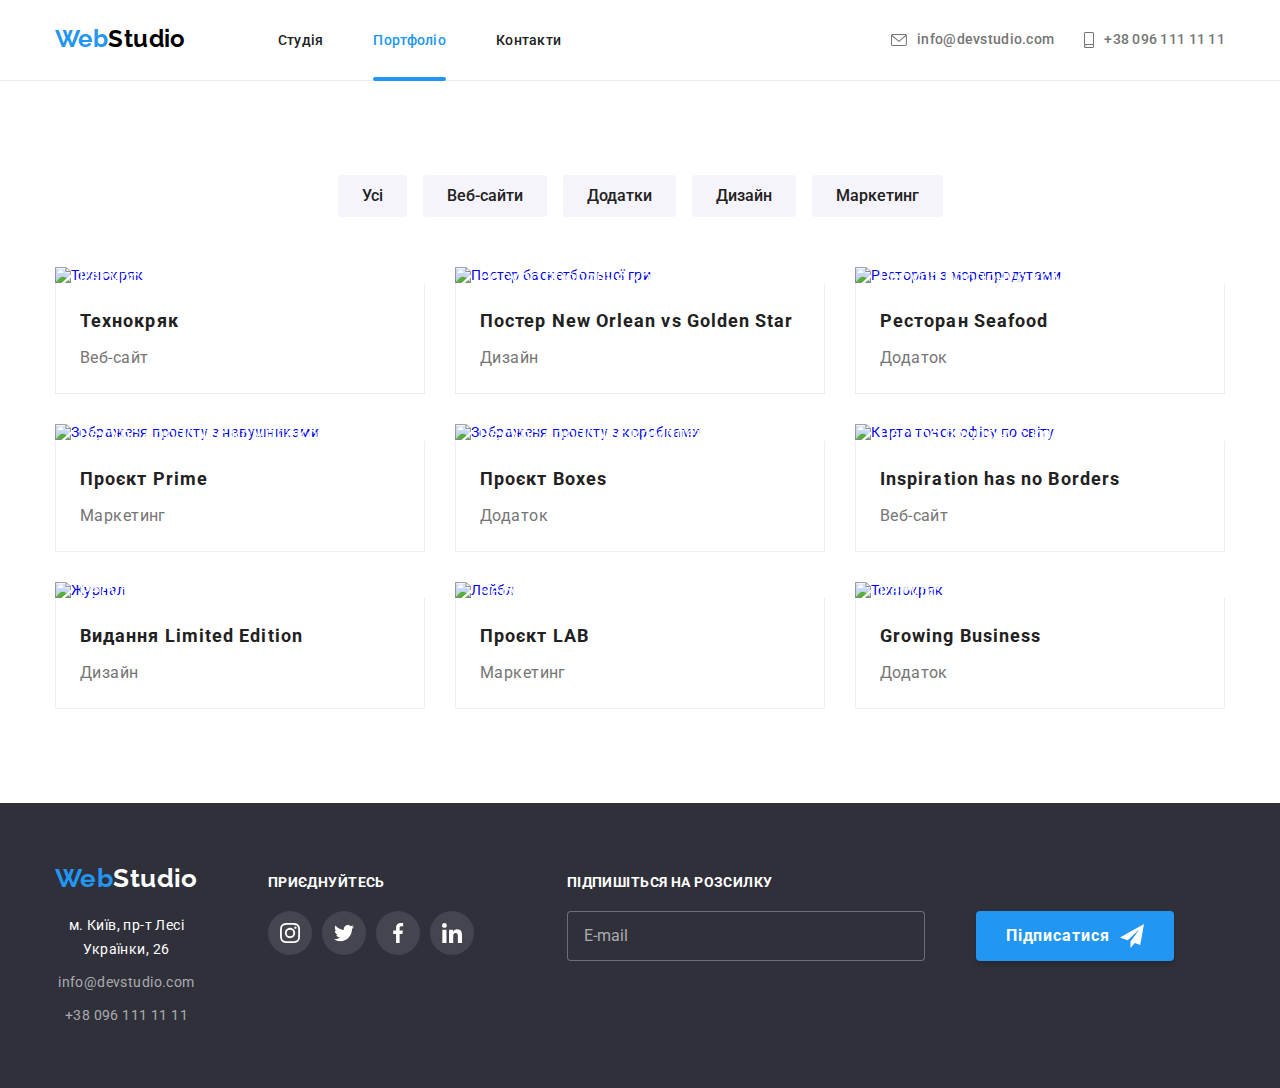
==== commit 5baa8716: "test" ====
--- a/portfolio.html
+++ b/portfolio.html
@@ -115,6 +115,12 @@
                       "
                       type="image/webp"
                       media="(max-width: 767px)"
+                      srcset="
+                        ./images/portfolio/technocrack-480.jpg    1x,
+                        ./images/portfolio/technocrack-480@2x.jpg 2x
+                      "
+                      type="image/jpg"
+                      media="(max-width: 767px)"
                     />
 
                     <source
--- a/css/main.min.css
+++ b/css/main.min.css
@@ -1 +1 @@
-h1,h2,h3{text-align:center;margin:0}ul{margin:0;padding:0;list-style:none}p{margin:0;padding:0}img{display:block}/*! modern-normalize v1.1.0 | MIT License | https://github.com/sindresorhus/modern-normalize */*,::after,::before{box-sizing:border-box}html{-moz-tab-size:4;tab-size:4}html{line-height:1.15;-webkit-text-size-adjust:100%}body{margin:0}body{font-family:system-ui,-apple-system,"Segoe UI",Roboto,Helvetica,Arial,sans-serif,"Apple Color Emoji","Segoe UI Emoji"}hr{height:0;color:inherit}abbr[title]{text-decoration:underline dotted}b,strong{font-weight:bolder}code,kbd,pre,samp{font-family:ui-monospace,SFMono-Regular,Consolas,"Liberation Mono",Menlo,monospace;font-size:1em}small{font-size:80%}sub,sup{font-size:75%;line-height:0;position:relative;vertical-align:baseline}sub{bottom:-0.25em}sup{top:-0.5em}table{text-indent:0;border-color:inherit}button,input,optgroup,select,textarea{font-family:inherit;font-size:100%;line-height:1.15;margin:0}button,select{text-transform:none}[type=button],[type=reset],[type=submit],button{-webkit-appearance:button}::-moz-focus-inner{border-style:none;padding:0}:-moz-focusring{outline:1px dotted ButtonText}:-moz-ui-invalid{box-shadow:none}legend{padding:0}progress{vertical-align:baseline}::-webkit-inner-spin-button,::-webkit-outer-spin-button{height:auto}[type=search]{-webkit-appearance:textfield;outline-offset:-2px}::-webkit-search-decoration{-webkit-appearance:none}::-webkit-file-upload-button{-webkit-appearance:button;font:inherit}summary{display:list-item}:root{--main-color: #757575;--accent-color: #2196F3;--title-text-color: #212121;--white-color: #FFFFFF;--general-transition-effect: .25s cubic-bezier(0.4, 0, 0.2, 1);--hero-image-overlay: rgba(47, 48, 58, 0.4);--hero-image-background-color: #C4C4C4}body{background-color:var(--white-color);color:var(--main-color);font-family:Roboto,sans-serif;letter-spacing:.03em;font-size:14px}body.is-hidden{overflow-y:hidden}button{color:inherit;margin:0;padding:0}img{display:block;height:auto;max-width:100%}.container{max-width:480px;margin:0 auto;padding-left:15px;padding-right:15px}@media screen and (min-width: 768px){.container{max-width:768px}}@media screen and (min-width: 1200px){.container{max-width:1200px}}.visually-hidden{position:absolute;white-space:nowrap;width:1px;height:1px;overflow:hidden;border:0;padding:0;clip:rect(0 0 0 0);clip-path:inset(50%);margin:-1px}.head-list{border-bottom:1px solid #ececec}.main-nav{display:flex;align-items:center}.head-list__logo{color:var(--accent-color);font-family:Raleway,sans-serif;font-weight:700;font-size:24px;line-height:1.17;text-decoration-line:none;padding:15px 0 16px}@media screen and (min-width: 768px){.head-list__logo{padding:26px 0;margin-right:87px}}@media screen and (min-width: 1200px){.head-list__logo{line-height:1.29;padding:24px 0 25px 0;margin-right:92px}}.head-list__nav{display:flex;align-items:center}@media screen and (max-width: 767px){.head-list__nav{margin-top:0;margin-bottom:auto}}.head-list__accent{color:#000}.site-nav{display:flex;flex-direction:column}@media screen and (min-width: 768px){.site-nav{flex-direction:row}}.site-nav__item{margin-bottom:32px}@media screen and (min-width: 768px){.site-nav__item{margin-bottom:0}.site-nav__item:not(:last-child){margin-right:50px}}.site-nav__link{display:inline-block;color:var(--title-text-color);font-weight:500;font-size:40px;line-height:47px;letter-spacing:.02em;text-decoration:none;transition:color var(--general-transition-effect)}@media screen and (min-width: 768px){.site-nav__link{position:relative;font-size:14px;line-height:1.16;padding:32px 0}.site-nav__link:focus::after,.site-nav__link:hover::after{left:0;width:100%}.site-nav__link::after{position:absolute;content:"";right:0;bottom:-1px;height:4px;width:0%;border-radius:2px;background-color:var(--accent-color);transition:width var(--general-transition-effect)}}.site-nav__link:focus,.site-nav__link:hover{color:var(--accent-color)}.site-nav__link--current{color:var(--accent-color)}.site-nav__link--current::after{width:100%}.contact{display:flex;flex-direction:column-reverse;margin-bottom:64px}@media screen and (min-width: 768px){.contact{flex-direction:column;margin:0 0 0 auto}}@media screen and (min-width: 1200px){.contact{flex-direction:row}}@media screen and (max-width: 767px){.contact__item:not(:first-child){margin-bottom:32px}}@media screen and (min-width: 768px){.contact__item:not(:last-child){margin-bottom:10px}}@media screen and (min-width: 1200px){.contact__item:not(:last-child){margin-right:30px;margin-bottom:0}}.contact__link{font-weight:500;text-decoration:none;letter-spacing:.02em;display:flex;color:var(--main-color);transition:color var(--general-transition-effect)}.contact__link:focus,.contact__link:hover{color:var(--accent-color)}.contact__link.number{font-size:34px;line-height:40px}@media screen and (max-width: 767px){.contact__link.number{color:#2196f3}}@media screen and (min-width: 768px){.contact__link.number{align-items:center;font-size:12px;line-height:1.16;padding-bottom:20px}}@media screen and (min-width: 1200px){.contact__link.number{font-size:14px;line-height:1.14;padding:32px 0}}.contact__link.mail{font-size:24px;line-height:28px}@media screen and (min-width: 768px){.contact__link.mail{align-items:center;font-size:12px;line-height:1.16;padding-top:20px}}@media screen and (min-width: 1200px){.contact__link.mail{font-size:14px;line-height:1.14;padding:32px 0}}.contact__icon{display:none;fill:currentColor}@media screen and (min-width: 768px){.contact__icon{display:inline;margin-right:8px}}@media screen and (min-width: 1200px){.contact__icon{margin-right:10px}}@media screen and (min-width: 768px){.contact__link.mail>.contact__icon{width:14px;height:10px}}@media screen and (min-width: 1200px){.contact__link.mail>.contact__icon{width:16px;height:12px}}@media screen and (min-width: 768px){.contact__link.number>.contact__icon{width:10px;height:14px}}@media screen and (min-width: 1200px){.contact__link.number>.contact__icon{width:10px;height:16px}}.head-list__open-menu{display:flex;background-color:rgba(0,0,0,0);margin-right:0;margin-left:auto;font-family:"Roboto";font-size:16px;border:none;border-radius:4px;cursor:pointer}@media screen and (min-width: 768px){.head-list__open-menu{display:none}}.head-list__close-menu{position:absolute;top:10px;right:15px;display:flex;background-color:rgba(0,0,0,0);border:none;border-radius:4px;cursor:pointer}.head-list__close-menu:hover,.head-list__close-menu:focus{color:var(--accent-color)}@media screen and (min-width: 768px){.head-list__close-menu{display:none}}.head-list__community{display:flex;flex-wrap:wrap;row-gap:10px}@media screen and (min-width: 768px){.community{display:none}}.community__link{font-weight:500;font-size:18px;line-height:22px;letter-spacing:.02em;color:#2196f3;text-decoration:none}.community__item{position:relative}.community__item:not(:last-child){margin-right:20px}.community__item:not(:last-child)::after{position:absolute;content:"";right:-10px;top:50%;transform:translateY(-50%);background-color:rgba(33,33,33,.2);width:1px;height:100%}@media screen and (max-width: 767px){.head-list__side-menu{z-index:10;position:fixed;top:0;left:0;width:100vw;height:100vh;overflow-y:auto;overflow-x:hidden;background-color:var(--white-color);opacity:1;transform:translateX(0%);transition:transform var(--general-transition-effect),opacity var(--general-transition-effect);padding:48px 40px;display:flex;flex-direction:column}.head-list__side-menu.is-hide{opacity:0;transform:translateX(100%);pointer-events:none}}@media screen and (min-width: 768px){.head-list__side-menu{display:flex;width:100%}}.hero__image-wraper{padding:118px 0;margin:0 auto;max-width:480px;background:linear-gradient(var(--hero-image-overlay), var(--hero-image-overlay)),url("../images/hero-480.jpg") no-repeat center/cover,var(--hero-image-background-color)}@media(min-device-pixel-ratio: 2),(min-resolution: 192dpi),(min-resolution: 2dppx){.hero__image-wraper{background:linear-gradient(var(--hero-image-overlay), var(--hero-image-overlay)),url("../images/hero-480@2x.jpg") no-repeat center/cover,var(--hero-image-background-color)}}@media screen and (min-width: 768px){.hero__image-wraper{max-width:768px;background:linear-gradient(var(--hero-image-overlay), var(--hero-image-overlay)),url("../images/hero-768.jpg") no-repeat center/cover,var(--hero-image-background-color)}}@media screen and (min-width: 768px)and (min-device-pixel-ratio: 2),screen and (min-width: 768px)and (min-resolution: 192dpi),screen and (min-width: 768px)and (min-resolution: 2dppx){.hero__image-wraper{background:linear-gradient(var(--hero-image-overlay), var(--hero-image-overlay)),url("../images/hero-768@2x.jpg") no-repeat center/cover,var(--hero-image-background-color)}}@media screen and (min-width: 1200px){.hero__image-wraper{padding:200px 0;max-width:1600px;background:linear-gradient(var(--hero-image-overlay), var(--hero-image-overlay)),url("../images/hero-1200.jpg") no-repeat center/cover,var(--hero-image-background-color)}}@media screen and (min-width: 1200px)and (min-device-pixel-ratio: 2),screen and (min-width: 1200px)and (min-resolution: 192dpi),screen and (min-width: 1200px)and (min-resolution: 2dppx){.hero__image-wraper{background:linear-gradient(var(--hero-image-overlay), var(--hero-image-overlay)),url("../images/hero-1200@2x.jpg") no-repeat center/cover,var(--hero-image-background-color)}}.hero__context--align{text-align:center}.hero__title{max-width:360px;font-weight:900;font-size:26px;line-height:1.61;text-align:center;letter-spacing:.06em;text-transform:uppercase;color:var(--white-color);margin:0 auto 30px}@media screen and (min-width: 1200px){.hero__title{max-width:696px;font-size:44px;line-height:1.36}}button{font-family:inherit}.button{border-radius:4px;border-color:rgba(0,0,0,0);padding:10px 24px;margin-top:30px;background-color:var(--accent-color);color:var(--white-color);box-shadow:0px 4px 4px rgba(0,0,0,.15);font-size:16px;font-weight:700;line-height:1.87;letter-spacing:.06em;cursor:pointer;transition-property:background-color;transition-duration:250ms;transition-timing-function:cubic-bezier(0.4, 0, 0.2, 1)}.button:hover{background-color:#188ce8}@media screen and (min-width: 1200px){.button:hover{padding:10px 32px}}.feature{padding-top:60px;padding-bottom:60px}@media screen and (min-width: 1200px){.feature{padding-top:94px;padding-bottom:94px}}.feature__list{display:flex;flex-wrap:wrap;gap:30px}.feature__item{flex-basis:100%}@media screen and (min-width: 768px)and (max-width: 1199px){.feature__item{flex-basis:calc((100% - 30px)/2)}}@media screen and (min-width: 1200px){.feature__item{flex-basis:calc((100% - 90px)/4)}}.thumb{display:flex;align-items:center;justify-content:center;background:#f5f4fa;border-radius:4px;margin-bottom:30px;width:450px;min-height:226px;text-align:center}@media screen and (min-width: 768px){.thumb{width:354px;min-height:226px}}@media screen and (min-width: 1200px){.thumb{width:270px;min-height:120px}}.feature__title{margin-bottom:10px;color:var(--title-text-color);font-size:14px;line-height:1.14;text-transform:uppercase;text-align:center}@media screen and (min-width: 768px){.feature__title{text-align:start}}.feature__text{line-height:1.71}.work{padding-bottom:94px}@media screen and (max-width: 1200px){.work{display:none}}.work__list{display:flex}.work__list .work__item+.work__item{margin-left:30px}.work__title{color:var(--title-text-color);font-size:36px;line-height:1.17;margin-bottom:50px}.img-container{position:relative}.work__text{color:var(--white-color);font-weight:700;position:absolute;bottom:0;right:0;margin:0;width:100%;height:70px;background-color:rgba(47,48,58,.8);display:flex;justify-content:center;align-items:center}.team{background-color:#f5f4fa;padding-top:60px;padding-bottom:60px}@media screen and (min-width: 1200px){.team{padding-top:94px;padding-bottom:94px}}.team__title{color:var(--title-text-color);font-size:28px;line-height:1.18;margin-bottom:30px}@media screen and (min-width: 1200px){.team__title{margin-bottom:50px;font-size:36px;line-height:1.16}}.team__list{display:flex;flex-wrap:wrap;gap:30px}.team__item{background-color:var(--white-color);border-radius:4px;box-shadow:0px 4px 4px 0px rgba(0,0,0,.2),0px 1px 1px 0px rgba(0,0,0,.14),0px 1px 3px 0px rgba(0,0,0,.12);flex-basis:100%}@media screen and (min-width: 768px){.team__item{flex-basis:calc((100% - 30px)/2)}}@media screen and (min-width: 1200px){.team__item{flex-basis:calc((100% - 90px)/4)}}.person{padding:30px 0 24px 0}@media screen and (min-width: 1200px){.person{padding:30px 0}}.person__title{color:var(--title-text-color);font-weight:500;font-size:16px;line-height:1.19;margin-bottom:10px}.person__text{font-size:16px;line-height:1.19;text-align:center;margin-bottom:16px}.person__social-links{display:flex;align-items:center;justify-content:center;gap:10px}.person__social-circle{display:flex;border-radius:50%;width:44px;height:44px;align-items:center;justify-content:center;fill:#fff;transition-property:background;transition-duration:250ms;transition-timing-function:cubic-bezier(0.4, 0, 0.2, 1)}.person__social-circle:hover,.person__social-circle:focus{background:var(--accent-color)}.person__social-circle:hover .person__social-icon,.person__social-circle:focus .person__social-icon{fill:var(--white-color)}.person__social-icon{fill:#afb1b8;transition-property:fill;transition-duration:250ms;transition-timing-function:cubic-bezier(0.4, 0, 0.2, 1)}.clients{padding-top:60px;padding-bottom:60px}@media screen and (min-width: 1200px){.clients{padding-top:94px;padding-bottom:94px}}.clients__title{color:var(--title-text-color);font-size:28px;line-height:1.17;margin-bottom:30px}@media screen and (min-width: 1200px){.clients__title{font-size:36px;margin-bottom:50px}}.clients__list{display:flex;flex-wrap:wrap;justify-content:center;gap:30px}@media screen and (min-width: 1200px){.clients__list{display:flex;gap:30px}}.clients__link{display:flex;border:1px solid #afb1b8;width:210px;height:92px;border-radius:4px;align-items:center;justify-content:center;transition-property:border-color;transition-duration:250ms;transition-timing-function:cubic-bezier(0.4, 0, 0.2, 1)}.clients__link:hover,.clients__link:focus{border-color:var(--accent-color)}.clients__link:hover .clients__icon,.clients__link:focus .clients__icon{fill:var(--accent-color)}@media screen and (min-width: 768px){.clients__link{width:226px}}@media screen and (min-width: 1200px){.clients__link{width:170px}}.clients__icon{fill:#afb1b8;width:106px;height:60px;transition-property:fill;transition-duration:250ms;transition-timing-function:cubic-bezier(0.4, 0, 0.2, 1)}.page-foot{background-color:#2f303a;padding-top:60px;padding-bottom:60px}.footer-content{display:flex;flex-direction:column;align-items:center;row-gap:60px}@media screen and (min-width: 768px){.footer-content{flex-direction:row;align-items:baseline;justify-content:space-around;flex-wrap:wrap}}@media screen and (min-width: 1200px){.footer-content{justify-content:unset;flex-wrap:nowrap}}.page-foot__logo{color:var(--accent-color);font-family:Raleway,sans-serif;font-weight:700;font-size:24px;line-height:1.17;text-decoration-line:none;text-align:center;display:inline-block;margin-bottom:20px}@media screen and (min-width: 1200px){.page-foot__logo{font-size:26px;line-height:1.19;text-align:left}}.page-foot__address-block{text-align:center}.page-foot__logo .page-foot__accent{color:var(--white-color)}.address-list{font-style:inherit}.address-list__contact .address-list__link{color:rgba(255,255,255,.6);line-height:1.71;text-decoration-line:none;transition-property:color;transition-duration:250ms;transition-timing-function:cubic-bezier(0.4, 0, 0.2, 1)}.address-list__contact .address-list__link:hover,.address-list__contact .address-list__link:focus{color:var(--accent-color)}.address-list__contact .address-list__map{color:var(--white-color);line-height:1.71;text-decoration-line:none}.address-list__contact .address-list__item+.address-list__item{margin-top:8px}@media screen and (min-width: 1200px){.address-list__contact .address-list__item+.address-list__item{margin-top:9px}}.social-foot{text-align:center}@media screen and (min-width: 1200px){.social-foot{margin-left:70px}}.social-foot__title,.footer-form__title{margin-bottom:20px;font-weight:700;line-height:1.14;color:var(--white-color);text-align:center;margin-bottom:20px}@media screen and (min-width: 1200px){.social-foot__title,.footer-form__title{text-align:left}}.social-foot__links{display:flex;align-items:center;justify-content:center;gap:10px}.social-foot__icon{fill:var(--white-color)}.social-foot__circle{background-color:#44454e;display:flex;border-radius:50%;width:44px;height:44px;align-items:center;justify-content:center;fill:#fff;transition-property:background;transition-duration:250ms;transition-timing-function:cubic-bezier(0.4, 0, 0.2, 1)}.social-foot__circle:hover,.social-foot__circlefocus{background:var(--accent-color)}.footer-form{width:100%}@media screen and (min-width: 768px)and (max-width: 1199px){.footer-form{max-width:450px}}@media screen and (min-width: 1200px){.footer-form{margin-left:93px}}@media screen and (min-width: 1200px){.footer-form__form{display:flex;justify-content:center;align-items:baseline}}.footer-form__input{border:1px solid rgba(255,255,255,.3);border-radius:4px;width:100%;height:50px;background-color:#2f303a;padding:15px 16px;margin-bottom:20px;color:var(--white-color)}.footer-form__input::placeholder{font-weight:400;font-size:16px;line-height:20px;display:flex;align-items:center;color:rgba(255,255,255,.6)}@media screen and (min-width: 1200px){.footer-form__input{width:358px}}.footer-form__button{background:var(--accent-color);box-shadow:0px 4px 4px rgba(0,0,0,.15);border-radius:4px;border-color:rgba(0,0,0,0);padding:10px 28px;height:50px;font-weight:700;font-size:16px;line-height:1.87;display:flex;align-items:center;text-align:center;letter-spacing:.06em;color:var(--white-color);margin:0 auto;cursor:pointer;transition-property:background-color;transition-duration:250ms;transition-timing-function:cubic-bezier(0.4, 0, 0.2, 1)}.footer-form__button:hover{background-color:#188ce8}.footer-form__icon{margin-left:10px}.portfolio{padding-top:94px;padding-bottom:94px}.filters{display:flex;align-items:center;margin-bottom:50px;justify-content:center}.filters .filters__item+.filters__item{margin-left:8px}.filters__button{padding:6px 22px;border-color:rgba(0,0,0,0);background-color:#f5f4fa;color:var(--title-text-color);font-weight:500;font-size:16px;line-height:1.63;text-align:center;cursor:pointer;border-radius:4px;transition-property:color,background-color,box-shadow;transition-duration:250ms;transition-timing-function:cubic-bezier(0.4, 0, 0.2, 1)}.filters__button:hover,.filters__button:focus{background-color:var(--accent-color);color:var(--white-color);box-shadow:4px 4px 6px 0px rgba(0,0,0,.16),0px 4px 4px 0px rgba(0,0,0,.06),0px 1px 1px 0px rgba(0,0,0,.12)}.card{display:flex;flex-wrap:wrap;gap:30px}.product__title{color:var(--title-text-color);font-size:18px;line-height:2;letter-spacing:.06em;text-align:left;margin-bottom:4px}.product__name{font-size:16px;line-height:1.88}.product-text{flex:1 0 auto;padding:20px 24px;border:1px solid #eee;border-top:none;color:var(--main-color)}.card__item{transition-property:box-shadow;transition-duration:250ms;transition-timing-function:cubic-bezier(0.4, 0, 0.2, 1);flex-basis:100%}@media screen and (min-width: 768px){.card__item{flex-basis:calc((100% - 30px)/2)}}@media screen and (min-width: 1200px){.card__item{flex-basis:calc((100% - 60px)/3)}}.card__item:hover,.card__item:focus{box-shadow:1px 4px 6px 0px rgba(0,0,0,.16)}.card__item:nth-child(3n){margin-right:0}.card__item:nth-last-child(-n+3){margin-bottom:0}.card__link{text-decoration-line:none;display:flex;height:100%;flex-direction:column;transition:box-shadow var(--general-transition-effect)}.card__link:hover .product__overlay,.card__link:focus .product__overlay{transform:translateY(0)}.product{position:relative;overflow:hidden}.product__text{font-weight:400;font-size:18px;line-height:1.55;color:var(--white-color)}.product__overlay{padding-top:63px;padding-bottom:63px;padding-left:24px;padding-right:24px;position:absolute;height:100%;width:100%;background-color:rgba(33,150,243,.9);display:flex;align-items:center;justify-content:center;left:0;bottom:0;transition-duration:250ms;transition-property:transform;transition-timing-function:cubic-bezier(0.4, 0, 0.2, 1);transform:translateY(100%)}.is-hidden{visibility:hidden;opacity:0;cursor:pointer}.backdrop{position:fixed;left:0;top:0;width:100%;min-height:100vh;background-color:rgba(0,0,0,.2);z-index:1;transition-duration:250ms;transition-timing-function:cubic-bezier(0.4, 0, 0.2, 1);transition-property:opacity,visibility}.modal{width:528px;height:581px;position:absolute;top:0;right:0;bottom:0;left:0;padding:40px;margin:auto;background-color:var(--white-color);box-shadow:0 1px 3px rgba(0,0,0,.12),0 1px 1px rgba(0,0,0,.14),0 2px 1px rgba(0,0,0,.2);border-radius:4px}.modal__close-button{position:absolute;display:flex;justify-content:center;align-items:center;top:8px;right:8px;width:30px;height:30px;background-color:var(--white-color);border:1px solid rgba(0,0,0,.1);border-radius:50px}.modal__close-button:hover,.modal__close-button:focus{fill:var(--accent-color);cursor:pointer}.modal__close-icon{transition:fill 250ms cubic-bezier(0.4, 0, 0.2, 1)}.form__title{margin-bottom:12px;font-weight:700;font-size:20px;line-height:1.15;text-align:center;color:var(--title-text-color)}.form__label{display:block;padding-bottom:4px;font-weight:400;font-size:12px;line-height:1.17;letter-spacing:.01em;color:var(--main-color)}.form__input-wrapper{position:relative;margin-bottom:10px}.form__icon{position:absolute;left:12px;top:50%;transform:translateY(-50%);transition:fill 250ms cubic-bezier(0.4, 0, 0.2, 1)}.form__input{border:1px solid rgba(33,33,33,.2);border-radius:4px;width:100%;height:40px;outline:none;padding:12px 16px;font-weight:400;font-size:12px;line-height:14px;letter-spacing:.01em;color:var(--title-text-color);transition:border-color 250ms cubic-bezier(0.4, 0, 0.2, 1)}.form__input:focus{border-color:var(--accent-color)}.form__input:focus+.form__icon{fill:var(--accent-color)}.form__input::placeholder{color:rgba(117,117,117,.5)}.form__input-field{padding-left:45px}.form__message-area{height:120px;resize:none;margin-bottom:20px}.form__button{display:flex;margin:0 auto}.form__input-wrapper{position:relative;margin-bottom:10px}.checkbox{opacity:0;z-index:-1;position:absolute}.checkbox:checked+.checkbox__label .checkbox__wrap{background-color:var(--accent-color);border:var(--accent-color)}.checkbox:checked+.checkbox__label .checkbox__wrap .checkbox__icon{opacity:1}.checkbox__wrap{position:relative;display:flex;justify-content:center;align-items:center;width:16px;height:15px;border-radius:2px;border:2px solid var(--title-text-color);margin-right:7px;cursor:pointer;transition:border background-color 250ms cubic-bezier(0.4, 0, 0.2, 1)}.checkbox__label{display:flex;align-items:center;justify-content:center;gap:7px;margin-bottom:30px}.checkbox__icon{opacity:0}.checkbox__text{font-weight:400;line-height:1.71}.checkbox__link{color:var(--accent-color)}/*# sourceMappingURL=main.min.css.map */+h1,h2,h3{text-align:center;margin:0}ul{margin:0;padding:0;list-style:none}p{margin:0;padding:0}img{display:block}/*! modern-normalize v1.1.0 | MIT License | https://github.com/sindresorhus/modern-normalize */*,::after,::before{box-sizing:border-box}html{-moz-tab-size:4;tab-size:4}html{line-height:1.15;-webkit-text-size-adjust:100%}body{margin:0}body{font-family:system-ui,-apple-system,"Segoe UI",Roboto,Helvetica,Arial,sans-serif,"Apple Color Emoji","Segoe UI Emoji"}hr{height:0;color:inherit}abbr[title]{text-decoration:underline dotted}b,strong{font-weight:bolder}code,kbd,pre,samp{font-family:ui-monospace,SFMono-Regular,Consolas,"Liberation Mono",Menlo,monospace;font-size:1em}small{font-size:80%}sub,sup{font-size:75%;line-height:0;position:relative;vertical-align:baseline}sub{bottom:-0.25em}sup{top:-0.5em}table{text-indent:0;border-color:inherit}button,input,optgroup,select,textarea{font-family:inherit;font-size:100%;line-height:1.15;margin:0}button,select{text-transform:none}[type=button],[type=reset],[type=submit],button{-webkit-appearance:button}::-moz-focus-inner{border-style:none;padding:0}:-moz-focusring{outline:1px dotted ButtonText}:-moz-ui-invalid{box-shadow:none}legend{padding:0}progress{vertical-align:baseline}::-webkit-inner-spin-button,::-webkit-outer-spin-button{height:auto}[type=search]{-webkit-appearance:textfield;outline-offset:-2px}::-webkit-search-decoration{-webkit-appearance:none}::-webkit-file-upload-button{-webkit-appearance:button;font:inherit}summary{display:list-item}:root{--main-color: #757575;--accent-color: #2196F3;--title-text-color: #212121;--white-color: #FFFFFF;--general-transition-effect: .25s cubic-bezier(0.4, 0, 0.2, 1);--hero-image-overlay: rgba(47, 48, 58, 0.4);--hero-image-background-color: #C4C4C4}body{background-color:var(--white-color);color:var(--main-color);font-family:Roboto,sans-serif;letter-spacing:.03em;font-size:14px}body.is-hidden{overflow-y:hidden}button{color:inherit;margin:0;padding:0}img{display:block;height:auto;max-width:100%}.container{max-width:480px;margin:0 auto;padding-left:15px;padding-right:15px}@media screen and (min-width: 768px){.container{max-width:768px}}@media screen and (min-width: 1200px){.container{max-width:1200px}}.visually-hidden{position:absolute;white-space:nowrap;width:1px;height:1px;overflow:hidden;border:0;padding:0;clip:rect(0 0 0 0);clip-path:inset(50%);margin:-1px}.head-list{border-bottom:1px solid #ececec}.main-nav{display:flex;align-items:center}.head-list__logo{color:var(--accent-color);font-family:Raleway,sans-serif;font-weight:700;font-size:24px;line-height:1.17;text-decoration-line:none;padding:15px 0 16px}@media screen and (min-width: 768px){.head-list__logo{padding:26px 0;margin-right:87px}}@media screen and (min-width: 1200px){.head-list__logo{line-height:1.29;padding:24px 0 25px 0;margin-right:92px}}.head-list__nav{display:flex;align-items:center}@media screen and (max-width: 767px){.head-list__nav{margin-top:0;margin-bottom:auto}}.head-list__accent{color:#000}.site-nav{display:flex;flex-direction:column}@media screen and (min-width: 768px){.site-nav{flex-direction:row}}.site-nav__item{margin-bottom:32px}@media screen and (min-width: 768px){.site-nav__item{margin-bottom:0}.site-nav__item:not(:last-child){margin-right:50px}}.site-nav__link{display:inline-block;color:var(--title-text-color);font-weight:500;font-size:40px;line-height:47px;letter-spacing:.02em;text-decoration:none;transition:color var(--general-transition-effect)}@media screen and (min-width: 768px){.site-nav__link{position:relative;font-size:14px;line-height:1.16;padding:32px 0}.site-nav__link:focus::after,.site-nav__link:hover::after{left:0;width:100%}.site-nav__link::after{position:absolute;content:"";right:0;bottom:-1px;height:4px;width:0%;border-radius:2px;background-color:var(--accent-color);transition:width var(--general-transition-effect)}}.site-nav__link:focus,.site-nav__link:hover{color:var(--accent-color)}.site-nav__link--current{color:var(--accent-color)}.site-nav__link--current::after{width:100%}.contact{display:flex;flex-direction:column-reverse;margin-bottom:64px}@media screen and (min-width: 768px){.contact{flex-direction:column;margin:0 0 0 auto}}@media screen and (min-width: 1200px){.contact{flex-direction:row}}@media screen and (max-width: 767px){.contact__item:not(:first-child){margin-bottom:32px}}@media screen and (min-width: 768px){.contact__item:not(:last-child){margin-bottom:10px}}@media screen and (min-width: 1200px){.contact__item:not(:last-child){margin-right:30px;margin-bottom:0}}.contact__link{font-weight:500;text-decoration:none;letter-spacing:.02em;display:flex;color:var(--main-color);transition:color var(--general-transition-effect)}.contact__link:focus,.contact__link:hover{color:var(--accent-color)}.contact__link.number{font-size:34px;line-height:40px}@media screen and (max-width: 767px){.contact__link.number{color:#2196f3}}@media screen and (min-width: 768px){.contact__link.number{align-items:center;font-size:12px;line-height:1.16;padding-bottom:20px}}@media screen and (min-width: 1200px){.contact__link.number{font-size:14px;line-height:1.14;padding:32px 0}}.contact__link.mail{font-size:24px;line-height:28px}@media screen and (min-width: 768px){.contact__link.mail{align-items:center;font-size:12px;line-height:1.16;padding-top:20px}}@media screen and (min-width: 1200px){.contact__link.mail{font-size:14px;line-height:1.14;padding:32px 0}}.contact__icon{display:none;fill:currentColor}@media screen and (min-width: 768px){.contact__icon{display:inline;margin-right:8px}}@media screen and (min-width: 1200px){.contact__icon{margin-right:10px}}@media screen and (min-width: 768px){.contact__link.mail>.contact__icon{width:14px;height:10px}}@media screen and (min-width: 1200px){.contact__link.mail>.contact__icon{width:16px;height:12px}}@media screen and (min-width: 768px){.contact__link.number>.contact__icon{width:10px;height:14px}}@media screen and (min-width: 1200px){.contact__link.number>.contact__icon{width:10px;height:16px}}.head-list__open-menu{display:flex;background-color:rgba(0,0,0,0);margin-right:0;margin-left:auto;font-family:"Roboto";font-size:16px;border:none;border-radius:4px;cursor:pointer}@media screen and (min-width: 768px){.head-list__open-menu{display:none}}.head-list__close-menu{position:absolute;top:10px;right:15px;display:flex;background-color:rgba(0,0,0,0);border:none;border-radius:4px;cursor:pointer}.head-list__close-menu:hover,.head-list__close-menu:focus{color:var(--accent-color)}@media screen and (min-width: 768px){.head-list__close-menu{display:none}}.head-list__community{display:flex;flex-wrap:wrap;row-gap:10px}@media screen and (min-width: 768px){.community{display:none}}.community__link{font-weight:500;font-size:18px;line-height:22px;letter-spacing:.02em;color:#2196f3;text-decoration:none}.community__item{position:relative}.community__item:not(:last-child){margin-right:20px}.community__item:not(:last-child)::after{position:absolute;content:"";right:-10px;top:50%;transform:translateY(-50%);background-color:rgba(33,33,33,.2);width:1px;height:100%}@media screen and (max-width: 767px){.head-list__side-menu{z-index:10;position:fixed;top:0;left:0;width:100vw;height:100vh;overflow-y:auto;overflow-x:hidden;background-color:var(--white-color);opacity:1;transform:translateX(0%);transition:transform var(--general-transition-effect),opacity var(--general-transition-effect);padding:48px 40px;display:flex;flex-direction:column}.head-list__side-menu.is-hide{opacity:0;transform:translateX(100%);pointer-events:none}}@media screen and (min-width: 768px){.head-list__side-menu{display:flex;width:100%}}.hero__image-wraper{padding:118px 0;margin:0 auto;max-width:480px;background:linear-gradient(var(--hero-image-overlay), var(--hero-image-overlay)),url("../images/hero-480.jpg") no-repeat center/cover,var(--hero-image-background-color)}@media(min-device-pixel-ratio: 2),(min-resolution: 192dpi),(min-resolution: 2dppx){.hero__image-wraper{background:linear-gradient(var(--hero-image-overlay), var(--hero-image-overlay)),url("../images/hero-480@2x.jpg") no-repeat center/cover,var(--hero-image-background-color)}}@media screen and (min-width: 768px){.hero__image-wraper{max-width:768px;background:linear-gradient(var(--hero-image-overlay), var(--hero-image-overlay)),url("../images/hero-768.jpg") no-repeat center/cover,var(--hero-image-background-color)}}@media screen and (min-width: 768px)and (min-device-pixel-ratio: 2),screen and (min-width: 768px)and (min-resolution: 192dpi),screen and (min-width: 768px)and (min-resolution: 2dppx){.hero__image-wraper{background:linear-gradient(var(--hero-image-overlay), var(--hero-image-overlay)),url("../images/hero-768@2x.jpg") no-repeat center/cover,var(--hero-image-background-color)}}@media screen and (min-width: 1200px){.hero__image-wraper{padding:200px 0;max-width:1600px;background:linear-gradient(var(--hero-image-overlay), var(--hero-image-overlay)),url("../images/hero-1200.jpg") no-repeat center/cover,var(--hero-image-background-color)}}@media screen and (min-width: 1200px)and (min-device-pixel-ratio: 2),screen and (min-width: 1200px)and (min-resolution: 192dpi),screen and (min-width: 1200px)and (min-resolution: 2dppx){.hero__image-wraper{background:linear-gradient(var(--hero-image-overlay), var(--hero-image-overlay)),url("../images/hero-1200@2x.jpg") no-repeat center/cover,var(--hero-image-background-color)}}.hero__context--align{text-align:center}.hero__title{max-width:360px;font-weight:900;font-size:26px;line-height:1.61;text-align:center;letter-spacing:.06em;text-transform:uppercase;color:var(--white-color);margin:0 auto 30px}@media screen and (min-width: 1200px){.hero__title{max-width:696px;font-size:44px;line-height:1.36}}button{font-family:inherit}.button{border-radius:4px;border-color:rgba(0,0,0,0);padding:10px 24px;margin-top:30px;background-color:var(--accent-color);color:var(--white-color);box-shadow:0px 4px 4px rgba(0,0,0,.15);font-size:16px;font-weight:700;line-height:1.87;letter-spacing:.06em;cursor:pointer;transition-property:background-color;transition-duration:250ms;transition-timing-function:cubic-bezier(0.4, 0, 0.2, 1)}.button:hover{background-color:#188ce8}@media screen and (min-width: 1200px){.button{padding:10px 32px}}.feature{padding-top:60px;padding-bottom:60px}@media screen and (min-width: 1200px){.feature{padding-top:94px;padding-bottom:94px}}.feature__list{display:flex;flex-wrap:wrap;gap:30px}.feature__item{flex-basis:100%}@media screen and (min-width: 768px)and (max-width: 1199px){.feature__item{flex-basis:calc((100% - 30px)/2)}}@media screen and (min-width: 1200px){.feature__item{flex-basis:calc((100% - 90px)/4)}}.thumb{display:flex;align-items:center;justify-content:center;background:#f5f4fa;border-radius:4px;margin-bottom:30px;width:450px;min-height:226px;text-align:center}@media screen and (min-width: 768px){.thumb{width:354px;min-height:226px}}@media screen and (min-width: 1200px){.thumb{width:270px;min-height:120px}}.feature__title{margin-bottom:10px;color:var(--title-text-color);font-size:14px;line-height:1.14;text-transform:uppercase;text-align:center}@media screen and (min-width: 768px){.feature__title{text-align:start}}.feature__text{line-height:1.71}.work{padding-bottom:94px}@media screen and (max-width: 1200px){.work{display:none}}.work__list{display:flex}.work__list .work__item+.work__item{margin-left:30px}.work__title{color:var(--title-text-color);font-size:36px;line-height:1.17;margin-bottom:50px}.img-container{position:relative}.work__text{color:var(--white-color);font-weight:700;position:absolute;bottom:0;right:0;margin:0;width:100%;height:70px;background-color:rgba(47,48,58,.8);display:flex;justify-content:center;align-items:center}.team{background-color:#f5f4fa;padding-top:60px;padding-bottom:60px}@media screen and (min-width: 1200px){.team{padding-top:94px;padding-bottom:94px}}.team__title{color:var(--title-text-color);font-size:28px;line-height:1.18;margin-bottom:30px}@media screen and (min-width: 1200px){.team__title{margin-bottom:50px;font-size:36px;line-height:1.16}}.team__list{display:flex;flex-wrap:wrap;gap:30px}.team__item{background-color:var(--white-color);border-radius:4px;box-shadow:0px 4px 4px 0px rgba(0,0,0,.2),0px 1px 1px 0px rgba(0,0,0,.14),0px 1px 3px 0px rgba(0,0,0,.12);flex-basis:100%}@media screen and (min-width: 768px){.team__item{flex-basis:calc((100% - 30px)/2)}}@media screen and (min-width: 1200px){.team__item{flex-basis:calc((100% - 90px)/4)}}.person{padding:30px 0 24px 0}@media screen and (min-width: 1200px){.person{padding:30px 0}}.person__title{color:var(--title-text-color);font-weight:500;font-size:16px;line-height:1.19;margin-bottom:10px}.person__text{font-size:16px;line-height:1.19;text-align:center;margin-bottom:16px}.person__social-links{display:flex;align-items:center;justify-content:center;gap:10px}.person__social-circle{display:flex;border-radius:50%;width:44px;height:44px;align-items:center;justify-content:center;fill:#fff;transition-property:background;transition-duration:250ms;transition-timing-function:cubic-bezier(0.4, 0, 0.2, 1)}.person__social-circle:hover,.person__social-circle:focus{background:var(--accent-color)}.person__social-circle:hover .person__social-icon,.person__social-circle:focus .person__social-icon{fill:var(--white-color)}.person__social-icon{fill:#afb1b8;transition-property:fill;transition-duration:250ms;transition-timing-function:cubic-bezier(0.4, 0, 0.2, 1)}.clients{padding-top:60px;padding-bottom:60px}@media screen and (min-width: 1200px){.clients{padding-top:94px;padding-bottom:94px}}.clients__title{color:var(--title-text-color);font-size:28px;line-height:1.17;margin-bottom:30px}@media screen and (min-width: 1200px){.clients__title{font-size:36px;margin-bottom:50px}}.clients__list{display:flex;flex-wrap:wrap;justify-content:center;gap:30px}@media screen and (min-width: 1200px){.clients__list{display:flex;gap:30px}}.clients__link{display:flex;border:1px solid #afb1b8;width:210px;height:92px;border-radius:4px;align-items:center;justify-content:center;transition-property:border-color;transition-duration:250ms;transition-timing-function:cubic-bezier(0.4, 0, 0.2, 1)}.clients__link:hover,.clients__link:focus{border-color:var(--accent-color)}.clients__link:hover .clients__icon,.clients__link:focus .clients__icon{fill:var(--accent-color)}@media screen and (min-width: 768px){.clients__link{width:226px}}@media screen and (min-width: 1200px){.clients__link{width:170px}}.clients__icon{fill:#afb1b8;width:106px;height:60px;transition-property:fill;transition-duration:250ms;transition-timing-function:cubic-bezier(0.4, 0, 0.2, 1)}.page-foot{background-color:#2f303a;padding-top:60px;padding-bottom:60px}.footer-content{display:flex;flex-direction:column;align-items:center;row-gap:60px}@media screen and (min-width: 768px){.footer-content{flex-direction:row;align-items:baseline;justify-content:space-around;flex-wrap:wrap}}@media screen and (min-width: 1200px){.footer-content{justify-content:unset;flex-wrap:nowrap}}.page-foot__logo{color:var(--accent-color);font-family:Raleway,sans-serif;font-weight:700;font-size:24px;line-height:1.17;text-decoration-line:none;text-align:center;display:inline-block;margin-bottom:20px}@media screen and (min-width: 1200px){.page-foot__logo{font-size:26px;line-height:1.19;text-align:left}}.page-foot__address-block{text-align:center}.page-foot__logo .page-foot__accent{color:var(--white-color)}.address-list{font-style:inherit}.address-list__contact .address-list__link{color:rgba(255,255,255,.6);line-height:1.71;text-decoration-line:none;transition-property:color;transition-duration:250ms;transition-timing-function:cubic-bezier(0.4, 0, 0.2, 1)}.address-list__contact .address-list__link:hover,.address-list__contact .address-list__link:focus{color:var(--accent-color)}.address-list__contact .address-list__map{color:var(--white-color);line-height:1.71;text-decoration-line:none}.address-list__contact .address-list__item+.address-list__item{margin-top:8px}@media screen and (min-width: 1200px){.address-list__contact .address-list__item+.address-list__item{margin-top:9px}}.social-foot{text-align:center}@media screen and (min-width: 1200px){.social-foot{margin-left:70px}}.social-foot__title,.footer-form__title{margin-bottom:20px;font-weight:700;line-height:1.14;color:var(--white-color);text-align:center;margin-bottom:20px}@media screen and (min-width: 1200px){.social-foot__title,.footer-form__title{text-align:left}}.social-foot__links{display:flex;align-items:center;justify-content:center;gap:10px}.social-foot__icon{fill:var(--white-color)}.social-foot__circle{background-color:#44454e;display:flex;border-radius:50%;width:44px;height:44px;align-items:center;justify-content:center;fill:#fff;transition-property:background;transition-duration:250ms;transition-timing-function:cubic-bezier(0.4, 0, 0.2, 1)}.social-foot__circle:hover,.social-foot__circlefocus{background:var(--accent-color)}.footer-form{width:100%}@media screen and (min-width: 768px)and (max-width: 1199px){.footer-form{max-width:450px}}@media screen and (min-width: 1200px){.footer-form{margin-left:93px}}@media screen and (min-width: 1200px){.footer-form__form{display:flex;justify-content:center;align-items:baseline}}.footer-form__input{border:1px solid rgba(255,255,255,.3);border-radius:4px;width:100%;height:50px;background-color:#2f303a;padding:15px 16px;margin-bottom:20px;color:var(--white-color)}.footer-form__input::placeholder{font-weight:400;font-size:16px;line-height:20px;display:flex;align-items:center;color:rgba(255,255,255,.6)}@media screen and (min-width: 1200px){.footer-form__input{width:358px}}.footer-form__button{background:var(--accent-color);box-shadow:0px 4px 4px rgba(0,0,0,.15);border-radius:4px;border-color:rgba(0,0,0,0);padding:10px 28px;height:50px;font-weight:700;font-size:16px;line-height:1.87;display:flex;align-items:center;text-align:center;letter-spacing:.06em;color:var(--white-color);margin:0 auto;cursor:pointer;transition-property:background-color;transition-duration:250ms;transition-timing-function:cubic-bezier(0.4, 0, 0.2, 1)}.footer-form__button:hover{background-color:#188ce8}.footer-form__icon{margin-left:10px}.portfolio{padding:60px 0}@media screen and (min-width: 1200px){.portfolio{padding:94px 0}}.filters{display:flex;column-gap:8px;row-gap:15px;flex-wrap:wrap;justify-content:flex-start;margin-bottom:40px}@media screen and (min-width: 768px){.filters{justify-content:center;margin-bottom:30px}}@media screen and (min-width: 1200px){.filters{margin-bottom:50px}}.filters .filters__item+.filters__item{margin-left:8px}.filters__button{padding:6px 22px;border-color:rgba(0,0,0,0);background-color:#f5f4fa;color:var(--title-text-color);font-weight:500;font-size:16px;line-height:1.63;text-align:center;cursor:pointer;border-radius:4px;transition-property:color,background-color,box-shadow;transition-duration:250ms;transition-timing-function:cubic-bezier(0.4, 0, 0.2, 1)}.filters__button:hover,.filters__button:focus{background-color:var(--accent-color);color:var(--white-color);box-shadow:4px 4px 6px 0px rgba(0,0,0,.16),0px 4px 4px 0px rgba(0,0,0,.06),0px 1px 1px 0px rgba(0,0,0,.12)}@media screen and (min-width: 768px){.filters__button{padding:6px 22px}}.card{display:flex;flex-wrap:wrap;gap:30px}.product__title{color:var(--title-text-color);font-size:18px;line-height:2;letter-spacing:.06em;text-align:left;margin-bottom:4px}.product__name{font-size:16px;line-height:1.88}.product-text{flex:1 0 auto;padding:20px 24px;border:1px solid #eee;border-top:none;color:var(--main-color)}.card__item{transition-property:box-shadow;transition-duration:250ms;transition-timing-function:cubic-bezier(0.4, 0, 0.2, 1);flex-basis:100%}@media screen and (min-width: 768px){.card__item{flex-basis:calc((100% - 30px)/2)}}@media screen and (min-width: 1200px){.card__item{flex-basis:calc((100% - 60px)/3)}}.card__item:hover,.card__item:focus{box-shadow:1px 4px 6px 0px rgba(0,0,0,.16)}.card__item:nth-child(3n){margin-right:0}.card__item:nth-last-child(-n+3){margin-bottom:0}.card__link{text-decoration-line:none;display:flex;height:100%;flex-direction:column;transition:box-shadow var(--general-transition-effect)}.card__link:hover .product__overlay,.card__link:focus .product__overlay{transform:translateY(0)}.product{position:relative;overflow:hidden}.product__text{font-weight:400;font-size:18px;line-height:1.55;color:var(--white-color)}.product__overlay{padding-top:63px;padding-bottom:63px;padding-left:24px;padding-right:24px;position:absolute;height:100%;width:100%;background-color:rgba(33,150,243,.9);display:flex;align-items:center;justify-content:center;left:0;bottom:0;transition-duration:250ms;transition-property:transform;transition-timing-function:cubic-bezier(0.4, 0, 0.2, 1);transform:translateY(100%)}.is-hidden{visibility:hidden;opacity:0;pointer-events:none}.backdrop{position:fixed;left:0;top:0;width:100%;height:100%;overflow-y:auto;overflow-x:hidden;visibility:visible;background-color:rgba(0,0,0,.2);z-index:1;transition-duration:250ms;transition-timing-function:cubic-bezier(0.4, 0, 0.2, 1);transition-property:opacity,visibility}.modal{padding:15px;min-height:100vh;width:100%;display:flex;justify-content:center;align-items:center;position:sticky;top:0;right:0;bottom:0;left:0}.modal__body{position:relative;max-width:528px;width:100%;padding:40px;background-color:var(--white-color);box-shadow:0 1px 3px rgba(0,0,0,.12),0 1px 1px rgba(0,0,0,.14),0 2px 1px rgba(0,0,0,.2);border-radius:4px}.modal__close-button{position:absolute;display:flex;justify-content:center;align-items:center;top:8px;right:8px;width:30px;height:30px;background-color:var(--white-color);border:1px solid rgba(0,0,0,.1);border-radius:50px}.modal__close-button:hover,.modal__close-button:focus{fill:var(--accent-color);cursor:pointer}.modal__close-icon{transition:fill 250ms cubic-bezier(0.4, 0, 0.2, 1)}.form__title{margin-bottom:12px;font-weight:700;font-size:20px;line-height:1.15;text-align:center;color:var(--title-text-color)}.form__label{display:block;padding-bottom:4px;font-weight:400;font-size:12px;line-height:1.17;letter-spacing:.01em;color:var(--main-color)}.form__input-wrapper{position:relative;margin-bottom:10px}.form__icon{position:absolute;left:12px;top:50%;transform:translateY(-50%);transition:fill 250ms cubic-bezier(0.4, 0, 0.2, 1)}.form__input{border:1px solid rgba(33,33,33,.2);border-radius:4px;width:100%;height:40px;outline:none;padding:12px 16px;font-weight:400;font-size:12px;line-height:14px;letter-spacing:.01em;color:var(--title-text-color);transition:border-color 250ms cubic-bezier(0.4, 0, 0.2, 1)}.form__input:focus{border-color:var(--accent-color)}.form__input:focus+.form__icon{fill:var(--accent-color)}.form__input::placeholder{color:rgba(117,117,117,.5)}.form__input-field{padding-left:45px}.form__message-area{height:120px;resize:none;margin-bottom:20px}.form__button{display:flex;margin:0 auto}.form__input-wrapper{position:relative;margin-bottom:10px}.checkbox{opacity:0;z-index:-1;position:absolute}.checkbox:checked+.checkbox__label .checkbox__wrap{background-color:var(--accent-color);border:var(--accent-color)}.checkbox:checked+.checkbox__label .checkbox__wrap .checkbox__icon{opacity:1}.checkbox__wrap{position:relative;display:flex;justify-content:center;align-items:center;width:16px;height:15px;border-radius:2px;border:2px solid var(--title-text-color);margin-right:7px;cursor:pointer;transition:border background-color 250ms cubic-bezier(0.4, 0, 0.2, 1)}.checkbox__label{display:flex;align-items:center;justify-content:center;gap:7px;margin-bottom:30px}.checkbox__icon{opacity:0}.checkbox__text{font-weight:400;line-height:1.71}.checkbox__link{color:var(--accent-color)}/*# sourceMappingURL=main.min.css.map */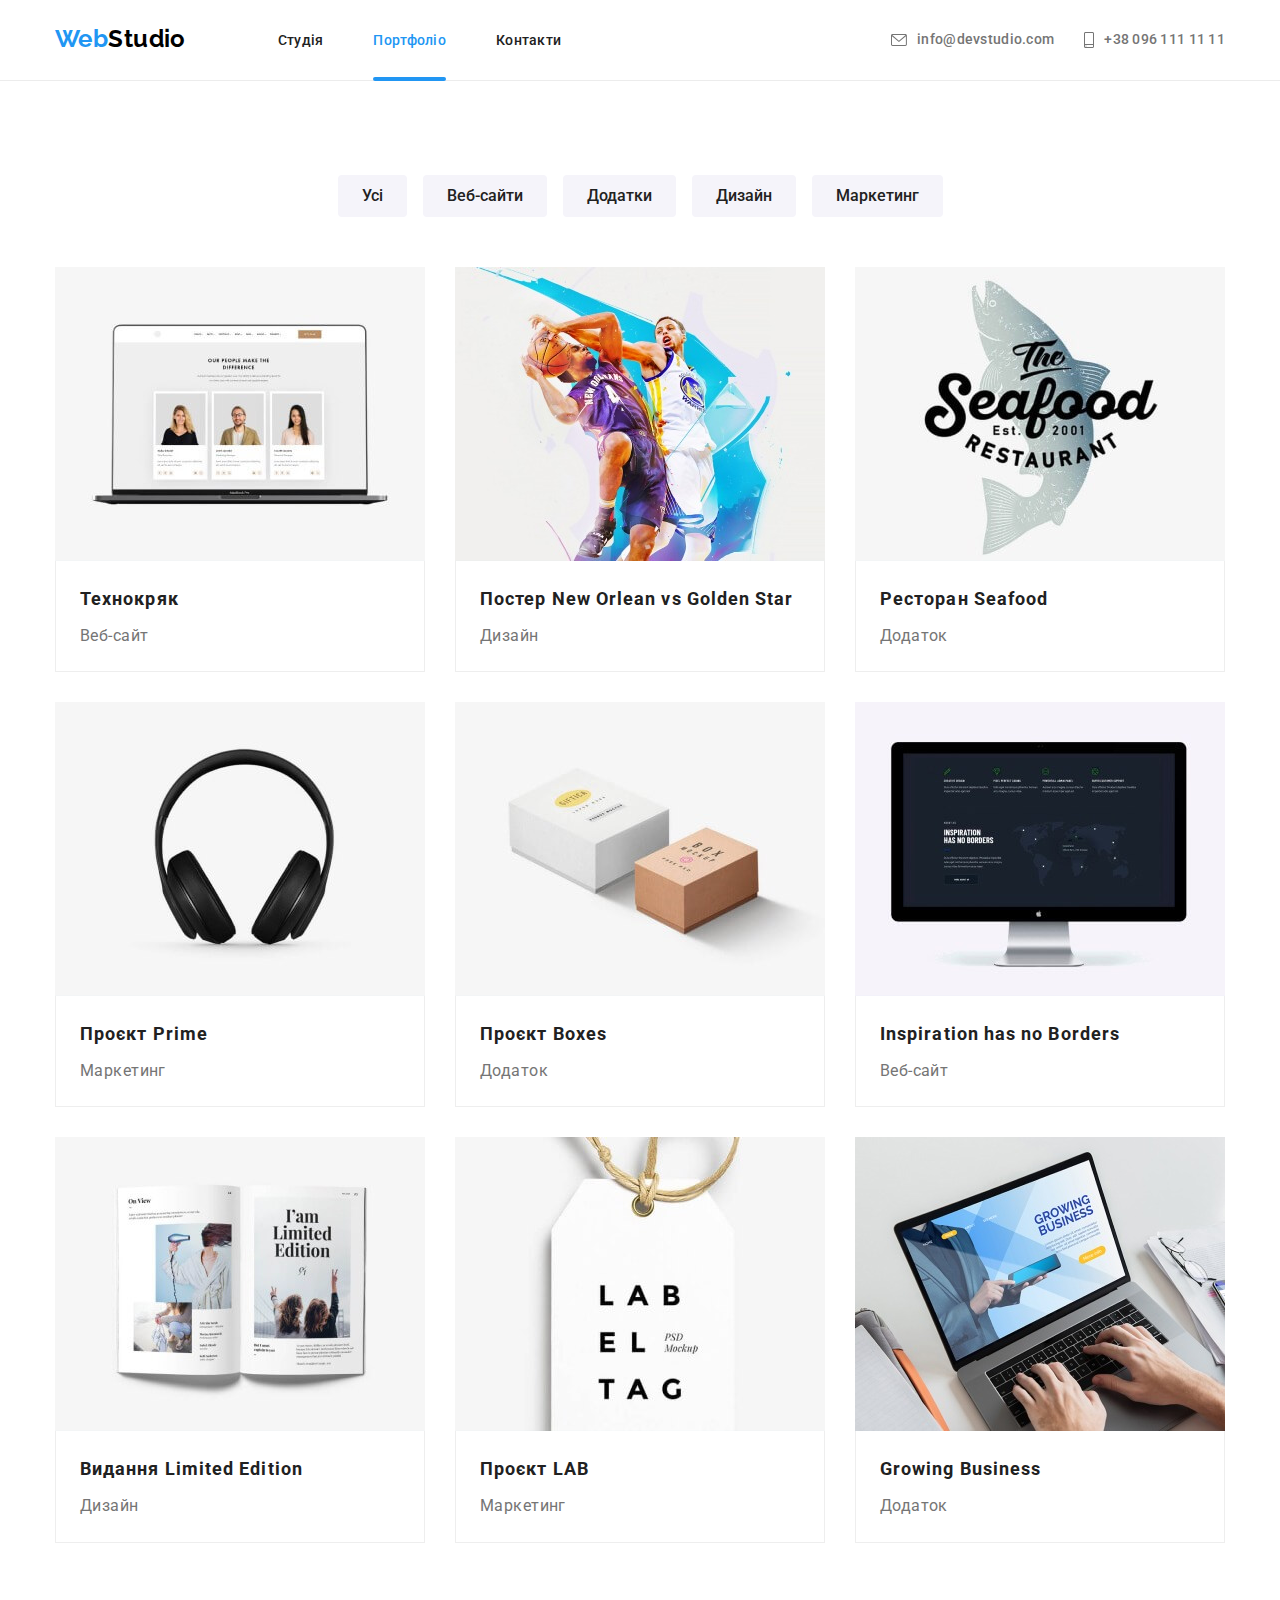
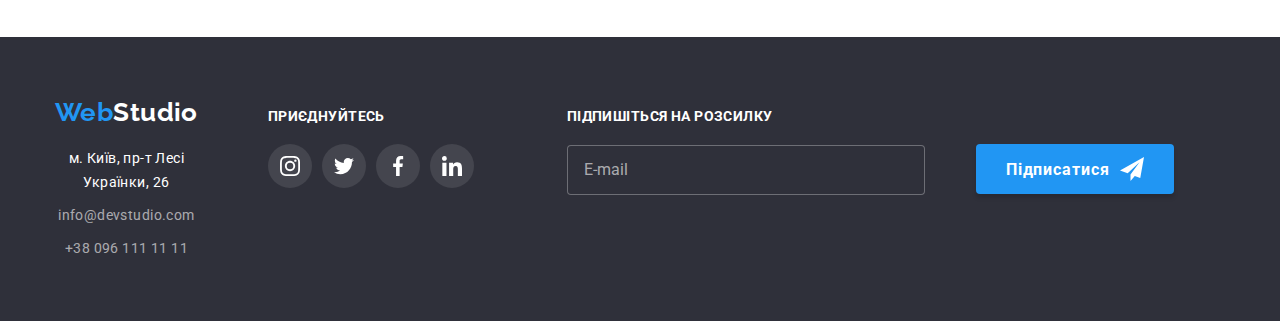
==== commit e6edb4eb: "fix" ====
--- a/portfolio.html
+++ b/portfolio.html
@@ -110,43 +110,37 @@
                   <picture>
                     <source
                       srcset="
-                        ./images/portfolio/technocrack-480.webp    1x,
-                        ./images/portfolio/technocrack-480@2x.webp 2x
-                      "
-                      type="image/webp"
-                      media="(max-width: 767px)"
-                      srcset="
-                        ./images/portfolio/technocrack-480.jpg    1x,
-                        ./images/portfolio/technocrack-480@2x.jpg 2x
-                      "
-                      type="image/jpg"
-                      media="(max-width: 767px)"
-                    />
-
-                    <source
-                      srcset="
-                        ./images/portfolio/technocrack-768.webp    1x,
-                        ./images/portfolio/technocrack-768@2x.webp 2x
-                      "
-                      type="image/webp"
-                      media="(min-width: 768px)"
-                    />
-
-                    <source
-                      srcset="
-                        ./images/portfolio/technocrack-1200.webp    1x,
-                        ./images/portfolio/technocrack-1200@2x.webp 2x
-                      "
-                      type="image/webp"
-                      media="(min-width: 1200px)"
-                    />
-
-                    <img
-                      srcset="
-                        ./images/portfolio/technocrack-1200.jpg    1x,
-                        ./images/portfolio/technocrack-1200@2x.jpg 2x
-                      "
-                      src="./images/portfolio/technocrack-1200.jpg"
+                        ./images/technocrack-480.webp    1x,
+                        ./images/technocrack-480@2x.webp 2x
+                      "
+                      type="image/webp"
+                      media="(max-width: 767px)"
+                    />
+
+                    <source
+                      srcset="
+                        ./images/technocrack-1200.webp    1x,
+                        ./images/technocrack-1200@2x.webp 2x
+                      "
+                      type="image/webp"
+                      media="(min-width: 1200px)"
+                    />
+
+                    <source
+                      srcset="
+                        ./images/technocrack-768.webp    1x,
+                        ./images/technocrack-768@2x.webp 2x
+                      "
+                      type="image/webp"
+                      media="(min-width: 768px)"
+                    />
+
+                    <img
+                      srcset="
+                        ./images/technocrack-1200.jpg    1x,
+                        ./images/technocrack-1200@2x.jpg 2x
+                      "
+                      src="./images/technocrack-1200.jpg"
                       alt="Технокряк"
                     />
                   </picture>
@@ -168,37 +162,37 @@
                   <picture>
                     <source
                       srcset="
-                        ./images/portfolio/poster-new-orlean-480.webp    1x,
-                        ./images/portfolio/poster-new-orlean-480@2x.webp 2x
-                      "
-                      type="image/webp"
-                      media="(max-width: 767px)"
-                    />
-
-                    <source
-                      srcset="
-                        ./images/portfolio/poster-new-orlean-768.webp    1x,
-                        ./images/portfolio/poster-new-orlean-768@2x.webp 2x
-                      "
-                      type="image/webp"
-                      media="(min-width: 768px)"
-                    />
-
-                    <source
-                      srcset="
-                        ./images/portfolio/poster-new-orlean-1200.webp    1x,
-                        ./images/portfolio/poster-new-orlean-1200@2x.webp 2x
-                      "
-                      type="image/webp"
-                      media="(min-width: 1200px)"
-                    />
-
-                    <img
-                      srcset="
-                        ./images/portfolio/poster-new-orlean-1200.jpg    1x,
-                        ./images/portfolio/poster-new-orlean-1200@2x.jpg 2x
-                      "
-                      src="./images/portfolio/poster-new-orlean-1200.jpg"
+                        ./images/poster-new-orlean-480.webp    1x,
+                        ./images/poster-new-orlean-480@2x.webp 2x
+                      "
+                      type="image/webp"
+                      media="(max-width: 767px)"
+                    />
+
+                    <source
+                      srcset="
+                        ./images/poster-new-orlean-1200.webp    1x,
+                        ./images/poster-new-orlean-1200@2x.webp 2x
+                      "
+                      type="image/webp"
+                      media="(min-width: 1200px)"
+                    />
+
+                    <source
+                      srcset="
+                        ./images/poster-new-orlean-768.webp    1x,
+                        ./images/poster-new-orlean-768@2x.webp 2x
+                      "
+                      type="image/webp"
+                      media="(min-width: 768px)"
+                    />
+
+                    <img
+                      srcset="
+                        ./images/poster-new-orlean-1200.jpg    1x,
+                        ./images/poster-new-orlean-1200@2x.jpg 2x
+                      "
+                      src="./images/poster-new-orlean-1200.jpg"
                       alt="Постер баскетбольної гри"
                     />
                   </picture>
@@ -222,37 +216,37 @@
                   <picture>
                     <source
                       srcset="
-                        ./images/portfolio/restaurant-seafood-480.webp    1x,
-                        ./images/portfolio/restaurant-seafood-480@2x.webp 2x
-                      "
-                      type="image/webp"
-                      media="(max-width: 767px)"
-                    />
-
-                    <source
-                      srcset="
-                        ./images/portfolio/restaurant-seafood-768.webp    1x,
-                        ./images/portfolio/restaurant-seafood-768@2x.webp 2x
-                      "
-                      type="image/webp"
-                      media="(min-width: 768px)"
-                    />
-
-                    <source
-                      srcset="
-                        ./images/portfolio/restaurant-seafood-1200.webp    1x,
-                        ./images/portfolio/restaurant-seafood-1200@2x.webp 2x
-                      "
-                      type="image/webp"
-                      media="(min-width: 1200px)"
-                    />
-
-                    <img
-                      srcset="
-                        ./images/portfolio/restaurant-seafood-1200.jpg    1x,
-                        ./images/portfolio/restaurant-seafood-1200@2x.jpg 2x
-                      "
-                      src="./images/portfolio/restaurant-seafood-1200.jpg"
+                        ./images/restaurant-seafood-480.webp    1x,
+                        ./images/restaurant-seafood-480@2x.webp 2x
+                      "
+                      type="image/webp"
+                      media="(max-width: 767px)"
+                    />
+
+                    <source
+                      srcset="
+                        ./images/restaurant-seafood-1200.webp    1x,
+                        ./images/restaurant-seafood-1200@2x.webp 2x
+                      "
+                      type="image/webp"
+                      media="(min-width: 1200px)"
+                    />
+
+                    <source
+                      srcset="
+                        ./images/restaurant-seafood-768.webp    1x,
+                        ./images/restaurant-seafood-768@2x.webp 2x
+                      "
+                      type="image/webp"
+                      media="(min-width: 768px)"
+                    />
+
+                    <img
+                      srcset="
+                        ./images/restaurant-seafood-1200.jpg    1x,
+                        ./images/restaurant-seafood-1200@2x.jpg 2x
+                      "
+                      src="./images/restaurant-seafood-1200.jpg"
                       alt="Ресторан з морепродутами"
                     />
                   </picture>
@@ -274,37 +268,37 @@
                   <picture>
                     <source
                       srcset="
-                        ./images/portfolio/project-prime-480.webp    1x,
-                        ./images/portfolio/project-prime-480@2x.webp 2x
-                      "
-                      type="image/webp"
-                      media="(max-width: 767px)"
-                    />
-
-                    <source
-                      srcset="
-                        ./images/portfolio/project-prime-768.webp    1x,
-                        ./images/portfolio/project-prime-768@2x.webp 2x
-                      "
-                      type="image/webp"
-                      media="(min-width: 768px)"
-                    />
-
-                    <source
-                      srcset="
-                        ./images/portfolio/project-prime-1200.webp    1x,
-                        ./images/portfolio/project-prime-1200@2x.webp 2x
-                      "
-                      type="image/webp"
-                      media="(min-width: 1200px)"
-                    />
-
-                    <img
-                      srcset="
-                        ./images/portfolio/project-prime-1200.jpg    1x,
-                        ./images/portfolio/project-prime-1200@2x.jpg 2x
-                      "
-                      src="./images/portfolio/project-prime-1200.jpg"
+                        ./images/project-prime-480.webp    1x,
+                        ./images/project-prime-480@2x.webp 2x
+                      "
+                      type="image/webp"
+                      media="(max-width: 767px)"
+                    />
+
+                    <source
+                      srcset="
+                        ./images/project-prime-1200.webp    1x,
+                        ./images/project-prime-1200@2x.webp 2x
+                      "
+                      type="image/webp"
+                      media="(min-width: 1200px)"
+                    />
+
+                    <source
+                      srcset="
+                        ./images/project-prime-768.webp    1x,
+                        ./images/project-prime-768@2x.webp 2x
+                      "
+                      type="image/webp"
+                      media="(min-width: 768px)"
+                    />
+
+                    <img
+                      srcset="
+                        ./images/project-prime-1200.jpg    1x,
+                        ./images/project-prime-1200@2x.jpg 2x
+                      "
+                      src="./images/project-prime-1200.jpg"
                       alt="Зображеня проекту з навушниками"
                     />
                   </picture>
@@ -326,37 +320,37 @@
                   <picture>
                     <source
                       srcset="
-                        ./images/portfolio/project-boxes-480.webp    1x,
-                        ./images/portfolio/project-boxes-480@2x.webp 2x
-                      "
-                      type="image/webp"
-                      media="(max-width: 767px)"
-                    />
-
-                    <source
-                      srcset="
-                        ./images/portfolio/project-boxes-768.webp    1x,
-                        ./images/portfolio/project-boxes-768@2x.webp 2x
-                      "
-                      type="image/webp"
-                      media="(min-width: 768px)"
-                    />
-
-                    <source
-                      srcset="
-                        ./images/portfolio/project-boxes-1200.webp    1x,
-                        ./images/portfolio/project-boxes-1200@2x.webp 2x
-                      "
-                      type="image/webp"
-                      media="(min-width: 1200px)"
-                    />
-
-                    <img
-                      srcset="
-                        ./images/portfolio/project-boxes-1200.jpg    1x,
-                        ./images/portfolio/project-boxes-1200@2x.jpg 2x
-                      "
-                      src="./images/portfolio/project-boxes-1200.jpg"
+                        ./images/project-boxes-480.webp    1x,
+                        ./images/project-boxes-480@2x.webp 2x
+                      "
+                      type="image/webp"
+                      media="(max-width: 767px)"
+                    />
+
+                    <source
+                      srcset="
+                        ./images/project-boxes-1200.webp    1x,
+                        ./images/project-boxes-1200@2x.webp 2x
+                      "
+                      type="image/webp"
+                      media="(min-width: 1200px)"
+                    />
+
+                    <source
+                      srcset="
+                        ./images/project-boxes-768.webp    1x,
+                        ./images/project-boxes-768@2x.webp 2x
+                      "
+                      type="image/webp"
+                      media="(min-width: 768px)"
+                    />
+
+                    <img
+                      srcset="
+                        ./images/project-boxes-1200.jpg    1x,
+                        ./images/project-boxes-1200@2x.jpg 2x
+                      "
+                      src="./images/project-boxes-1200.jpg"
                       alt="Зображеня проекту з коробками"
                     />
                   </picture>
@@ -378,37 +372,37 @@
                   <picture>
                     <source
                       srcset="
-                        ./images/portfolio/inspirations-has-no-borders-480.webp    1x,
-                        ./images/portfolio/inspirations-has-no-borders-480@2x.webp 2x
-                      "
-                      type="image/webp"
-                      media="(max-width: 767px)"
-                    />
-
-                    <source
-                      srcset="
-                        ./images/portfolio/inspirations-has-no-borders-768.webp    1x,
-                        ./images/portfolio/inspirations-has-no-borders-768@2x.webp 2x
-                      "
-                      type="image/webp"
-                      media="(min-width: 768px)"
-                    />
-
-                    <source
-                      srcset="
-                        ./images/portfolio/inspirations-has-no-borders-1200.webp    1x,
-                        ./images/portfolio/inspirations-has-no-borders-1200@2x.webp 2x
-                      "
-                      type="image/webp"
-                      media="(min-width: 1200px)"
-                    />
-
-                    <img
-                      srcset="
-                        ./images/portfolio/inspirations-has-no-borders-1200.jpg    1x,
-                        ./images/portfolio/inspirations-has-no-borders-1200@2x.jpg 2x
-                      "
-                      src="./images/portfolio/inspirations-has-no-borders-1200.jpg"
+                        ./images/inspirations-has-no-borders-480.webp    1x,
+                        ./images/inspirations-has-no-borders-480@2x.webp 2x
+                      "
+                      type="image/webp"
+                      media="(max-width: 767px)"
+                    />
+
+                    <source
+                      srcset="
+                        ./images/inspirations-has-no-borders-1200.webp    1x,
+                        ./images/inspirations-has-no-borders-1200@2x.webp 2x
+                      "
+                      type="image/webp"
+                      media="(min-width: 1200px)"
+                    />
+
+                    <source
+                      srcset="
+                        ./images/inspirations-has-no-borders-768.webp    1x,
+                        ./images/inspirations-has-no-borders-768@2x.webp 2x
+                      "
+                      type="image/webp"
+                      media="(min-width: 768px)"
+                    />
+
+                    <img
+                      srcset="
+                        ./images/inspirations-has-no-borders-1200.jpg    1x,
+                        ./images/inspirations-has-no-borders-1200@2x.jpg 2x
+                      "
+                      src="./images/inspirations-has-no-borders-1200.jpg"
                       alt="Карта точок офісу по світу"
                     />
                   </picture>
@@ -430,37 +424,37 @@
                   <picture>
                     <source
                       srcset="
-                        ./images/portfolio/journal-limited-edition-480.webp    1x,
-                        ./images/portfolio/journal-limited-edition-480@2x.webp 2x
-                      "
-                      type="image/webp"
-                      media="(max-width: 767px)"
-                    />
-
-                    <source
-                      srcset="
-                        ./images/portfolio/journal-limited-edition-768.webp    1x,
-                        ./images/portfolio/journal-limited-edition-768@2x.webp 2x
-                      "
-                      type="image/webp"
-                      media="(min-width: 768px)"
-                    />
-
-                    <source
-                      srcset="
-                        ./images/portfolio/journal-limited-edition-1200.webp    1x,
-                        ./images/portfolio/journal-limited-edition-1200@2x.webp 2x
-                      "
-                      type="image/webp"
-                      media="(min-width: 1200px)"
-                    />
-
-                    <img
-                      srcset="
-                        ./images/portfolio/journal-limited-edition-1200.jpg    1x,
-                        ./images/portfolio/journal-limited-edition-1200@2x.jpg 2x
-                      "
-                      src="./images/portfolio/journal-limited-edition-1200.jpg"
+                        ./images/journal-limited-edition-480.webp    1x,
+                        ./images/journal-limited-edition-480@2x.webp 2x
+                      "
+                      type="image/webp"
+                      media="(max-width: 767px)"
+                    />
+
+                    <source
+                      srcset="
+                        ./images/journal-limited-edition-1200.webp    1x,
+                        ./images/journal-limited-edition-1200@2x.webp 2x
+                      "
+                      type="image/webp"
+                      media="(min-width: 1200px)"
+                    />
+
+                    <source
+                      srcset="
+                        ./images/journal-limited-edition-768.webp    1x,
+                        ./images/journal-limited-edition-768@2x.webp 2x
+                      "
+                      type="image/webp"
+                      media="(min-width: 768px)"
+                    />
+
+                    <img
+                      srcset="
+                        ./images/journal-limited-edition-1200.jpg    1x,
+                        ./images/journal-limited-edition-1200@2x.jpg 2x
+                      "
+                      src="./images/journal-limited-edition-1200.jpg"
                       alt="Журнал"
                     />
                   </picture>
@@ -482,37 +476,37 @@
                   <picture>
                     <source
                       srcset="
-                        ./images/portfolio/project-lab-480.webp    1x,
-                        ./images/portfolio/project-lab-480@2x.webp 2x
-                      "
-                      type="image/webp"
-                      media="(max-width: 767px)"
-                    />
-
-                    <source
-                      srcset="
-                        ./images/portfolio/project-lab-768.webp    1x,
-                        ./images/portfolio/project-lab-768@2x.webp 2x
-                      "
-                      type="image/webp"
-                      media="(min-width: 768px)"
-                    />
-
-                    <source
-                      srcset="
-                        ./images/portfolio/project-lab-1200.webp    1x,
-                        ./images/portfolio/project-lab-1200@2x.webp 2x
-                      "
-                      type="image/webp"
-                      media="(min-width: 1200px)"
-                    />
-
-                    <img
-                      srcset="
-                        ./images/portfolio/project-lab-1200.jpg    1x,
-                        ./images/portfolio/project-lab-1200@2x.jpg 2x
-                      "
-                      src="./images/portfolio/project-lab-1200.jpg"
+                        ./images/project-lab-480.webp    1x,
+                        ./images/project-lab-480@2x.webp 2x
+                      "
+                      type="image/webp"
+                      media="(max-width: 767px)"
+                    />
+
+                    <source
+                      srcset="
+                        ./images/project-lab-1200.webp    1x,
+                        ./images/project-lab-1200@2x.webp 2x
+                      "
+                      type="image/webp"
+                      media="(min-width: 1200px)"
+                    />
+
+                    <source
+                      srcset="
+                        ./images/project-lab-768.webp    1x,
+                        ./images/project-lab-768@2x.webp 2x
+                      "
+                      type="image/webp"
+                      media="(min-width: 768px)"
+                    />
+
+                    <img
+                      srcset="
+                        ./images/project-lab-1200.jpg    1x,
+                        ./images/project-lab-1200@2x.jpg 2x
+                      "
+                      src="./images/project-lab-1200.jpg"
                       alt="Лейбл"
                     />
                   </picture>
@@ -534,37 +528,37 @@
                   <picture>
                     <source
                       srcset="
-                        ./images/portfolio/growing-business-480.webp    1x,
-                        ./images/portfolio/growing-business-480@2x.webp 2x
-                      "
-                      type="image/webp"
-                      media="(max-width: 767px)"
-                    />
-
-                    <source
-                      srcset="
-                        ./images/portfolio/growing-business-768.webp    1x,
-                        ./images/portfolio/growing-business-768@2x.webp 2x
-                      "
-                      type="image/webp"
-                      media="(min-width: 768px)"
-                    />
-
-                    <source
-                      srcset="
-                        ./images/portfolio/growing-business-1200.webp    1x,
-                        ./images/portfolio/growing-business-1200@2x.webp 2x
-                      "
-                      type="image/webp"
-                      media="(min-width: 1200px)"
-                    />
-
-                    <img
-                      srcset="
-                        ./images/portfolio/growing-business-1200.jpg    1x,
-                        ./images/portfolio/growing-business-1200@2x.jpg 2x
-                      "
-                      src="./images/portfolio/growing-business-1200.jpg"
+                        ./images/growing-business-480.webp    1x,
+                        ./images/growing-business-480@2x.webp 2x
+                      "
+                      type="image/webp"
+                      media="(max-width: 767px)"
+                    />
+
+                    <source
+                      srcset="
+                        ./images/growing-business-1200.webp    1x,
+                        ./images/growing-business-1200@2x.webp 2x
+                      "
+                      type="image/webp"
+                      media="(min-width: 1200px)"
+                    />
+
+                    <source
+                      srcset="
+                        ./images/growing-business-768.webp    1x,
+                        ./images/growing-business-768@2x.webp 2x
+                      "
+                      type="image/webp"
+                      media="(min-width: 768px)"
+                    />
+
+                    <img
+                      srcset="
+                        ./images/growing-business-1200.jpg    1x,
+                        ./images/growing-business-1200@2x.jpg 2x
+                      "
+                      src="./images/growing-business-1200.jpg"
                       alt="Технокряк"
                     />
                   </picture>
--- a/css/main.min.css
+++ b/css/main.min.css
@@ -1 +1 @@
-h1,h2,h3{text-align:center;margin:0}ul{margin:0;padding:0;list-style:none}p{margin:0;padding:0}img{display:block}/*! modern-normalize v1.1.0 | MIT License | https://github.com/sindresorhus/modern-normalize */*,::after,::before{box-sizing:border-box}html{-moz-tab-size:4;tab-size:4}html{line-height:1.15;-webkit-text-size-adjust:100%}body{margin:0}body{font-family:system-ui,-apple-system,"Segoe UI",Roboto,Helvetica,Arial,sans-serif,"Apple Color Emoji","Segoe UI Emoji"}hr{height:0;color:inherit}abbr[title]{text-decoration:underline dotted}b,strong{font-weight:bolder}code,kbd,pre,samp{font-family:ui-monospace,SFMono-Regular,Consolas,"Liberation Mono",Menlo,monospace;font-size:1em}small{font-size:80%}sub,sup{font-size:75%;line-height:0;position:relative;vertical-align:baseline}sub{bottom:-0.25em}sup{top:-0.5em}table{text-indent:0;border-color:inherit}button,input,optgroup,select,textarea{font-family:inherit;font-size:100%;line-height:1.15;margin:0}button,select{text-transform:none}[type=button],[type=reset],[type=submit],button{-webkit-appearance:button}::-moz-focus-inner{border-style:none;padding:0}:-moz-focusring{outline:1px dotted ButtonText}:-moz-ui-invalid{box-shadow:none}legend{padding:0}progress{vertical-align:baseline}::-webkit-inner-spin-button,::-webkit-outer-spin-button{height:auto}[type=search]{-webkit-appearance:textfield;outline-offset:-2px}::-webkit-search-decoration{-webkit-appearance:none}::-webkit-file-upload-button{-webkit-appearance:button;font:inherit}summary{display:list-item}:root{--main-color: #757575;--accent-color: #2196F3;--title-text-color: #212121;--white-color: #FFFFFF;--general-transition-effect: .25s cubic-bezier(0.4, 0, 0.2, 1);--hero-image-overlay: rgba(47, 48, 58, 0.4);--hero-image-background-color: #C4C4C4}body{background-color:var(--white-color);color:var(--main-color);font-family:Roboto,sans-serif;letter-spacing:.03em;font-size:14px}body.is-hidden{overflow-y:hidden}button{color:inherit;margin:0;padding:0}img{display:block;height:auto;max-width:100%}.container{max-width:480px;margin:0 auto;padding-left:15px;padding-right:15px}@media screen and (min-width: 768px){.container{max-width:768px}}@media screen and (min-width: 1200px){.container{max-width:1200px}}.visually-hidden{position:absolute;white-space:nowrap;width:1px;height:1px;overflow:hidden;border:0;padding:0;clip:rect(0 0 0 0);clip-path:inset(50%);margin:-1px}.head-list{border-bottom:1px solid #ececec}.main-nav{display:flex;align-items:center}.head-list__logo{color:var(--accent-color);font-family:Raleway,sans-serif;font-weight:700;font-size:24px;line-height:1.17;text-decoration-line:none;padding:15px 0 16px}@media screen and (min-width: 768px){.head-list__logo{padding:26px 0;margin-right:87px}}@media screen and (min-width: 1200px){.head-list__logo{line-height:1.29;padding:24px 0 25px 0;margin-right:92px}}.head-list__nav{display:flex;align-items:center}@media screen and (max-width: 767px){.head-list__nav{margin-top:0;margin-bottom:auto}}.head-list__accent{color:#000}.site-nav{display:flex;flex-direction:column}@media screen and (min-width: 768px){.site-nav{flex-direction:row}}.site-nav__item{margin-bottom:32px}@media screen and (min-width: 768px){.site-nav__item{margin-bottom:0}.site-nav__item:not(:last-child){margin-right:50px}}.site-nav__link{display:inline-block;color:var(--title-text-color);font-weight:500;font-size:40px;line-height:47px;letter-spacing:.02em;text-decoration:none;transition:color var(--general-transition-effect)}@media screen and (min-width: 768px){.site-nav__link{position:relative;font-size:14px;line-height:1.16;padding:32px 0}.site-nav__link:focus::after,.site-nav__link:hover::after{left:0;width:100%}.site-nav__link::after{position:absolute;content:"";right:0;bottom:-1px;height:4px;width:0%;border-radius:2px;background-color:var(--accent-color);transition:width var(--general-transition-effect)}}.site-nav__link:focus,.site-nav__link:hover{color:var(--accent-color)}.site-nav__link--current{color:var(--accent-color)}.site-nav__link--current::after{width:100%}.contact{display:flex;flex-direction:column-reverse;margin-bottom:64px}@media screen and (min-width: 768px){.contact{flex-direction:column;margin:0 0 0 auto}}@media screen and (min-width: 1200px){.contact{flex-direction:row}}@media screen and (max-width: 767px){.contact__item:not(:first-child){margin-bottom:32px}}@media screen and (min-width: 768px){.contact__item:not(:last-child){margin-bottom:10px}}@media screen and (min-width: 1200px){.contact__item:not(:last-child){margin-right:30px;margin-bottom:0}}.contact__link{font-weight:500;text-decoration:none;letter-spacing:.02em;display:flex;color:var(--main-color);transition:color var(--general-transition-effect)}.contact__link:focus,.contact__link:hover{color:var(--accent-color)}.contact__link.number{font-size:34px;line-height:40px}@media screen and (max-width: 767px){.contact__link.number{color:#2196f3}}@media screen and (min-width: 768px){.contact__link.number{align-items:center;font-size:12px;line-height:1.16;padding-bottom:20px}}@media screen and (min-width: 1200px){.contact__link.number{font-size:14px;line-height:1.14;padding:32px 0}}.contact__link.mail{font-size:24px;line-height:28px}@media screen and (min-width: 768px){.contact__link.mail{align-items:center;font-size:12px;line-height:1.16;padding-top:20px}}@media screen and (min-width: 1200px){.contact__link.mail{font-size:14px;line-height:1.14;padding:32px 0}}.contact__icon{display:none;fill:currentColor}@media screen and (min-width: 768px){.contact__icon{display:inline;margin-right:8px}}@media screen and (min-width: 1200px){.contact__icon{margin-right:10px}}@media screen and (min-width: 768px){.contact__link.mail>.contact__icon{width:14px;height:10px}}@media screen and (min-width: 1200px){.contact__link.mail>.contact__icon{width:16px;height:12px}}@media screen and (min-width: 768px){.contact__link.number>.contact__icon{width:10px;height:14px}}@media screen and (min-width: 1200px){.contact__link.number>.contact__icon{width:10px;height:16px}}.head-list__open-menu{display:flex;background-color:rgba(0,0,0,0);margin-right:0;margin-left:auto;font-family:"Roboto";font-size:16px;border:none;border-radius:4px;cursor:pointer}@media screen and (min-width: 768px){.head-list__open-menu{display:none}}.head-list__close-menu{position:absolute;top:10px;right:15px;display:flex;background-color:rgba(0,0,0,0);border:none;border-radius:4px;cursor:pointer}.head-list__close-menu:hover,.head-list__close-menu:focus{color:var(--accent-color)}@media screen and (min-width: 768px){.head-list__close-menu{display:none}}.head-list__community{display:flex;flex-wrap:wrap;row-gap:10px}@media screen and (min-width: 768px){.community{display:none}}.community__link{font-weight:500;font-size:18px;line-height:22px;letter-spacing:.02em;color:#2196f3;text-decoration:none}.community__item{position:relative}.community__item:not(:last-child){margin-right:20px}.community__item:not(:last-child)::after{position:absolute;content:"";right:-10px;top:50%;transform:translateY(-50%);background-color:rgba(33,33,33,.2);width:1px;height:100%}@media screen and (max-width: 767px){.head-list__side-menu{z-index:10;position:fixed;top:0;left:0;width:100vw;height:100vh;overflow-y:auto;overflow-x:hidden;background-color:var(--white-color);opacity:1;transform:translateX(0%);transition:transform var(--general-transition-effect),opacity var(--general-transition-effect);padding:48px 40px;display:flex;flex-direction:column}.head-list__side-menu.is-hide{opacity:0;transform:translateX(100%);pointer-events:none}}@media screen and (min-width: 768px){.head-list__side-menu{display:flex;width:100%}}.hero__image-wraper{padding:118px 0;margin:0 auto;max-width:480px;background:linear-gradient(var(--hero-image-overlay), var(--hero-image-overlay)),url("../images/hero-480.jpg") no-repeat center/cover,var(--hero-image-background-color)}@media(min-device-pixel-ratio: 2),(min-resolution: 192dpi),(min-resolution: 2dppx){.hero__image-wraper{background:linear-gradient(var(--hero-image-overlay), var(--hero-image-overlay)),url("../images/hero-480@2x.jpg") no-repeat center/cover,var(--hero-image-background-color)}}@media screen and (min-width: 768px){.hero__image-wraper{max-width:768px;background:linear-gradient(var(--hero-image-overlay), var(--hero-image-overlay)),url("../images/hero-768.jpg") no-repeat center/cover,var(--hero-image-background-color)}}@media screen and (min-width: 768px)and (min-device-pixel-ratio: 2),screen and (min-width: 768px)and (min-resolution: 192dpi),screen and (min-width: 768px)and (min-resolution: 2dppx){.hero__image-wraper{background:linear-gradient(var(--hero-image-overlay), var(--hero-image-overlay)),url("../images/hero-768@2x.jpg") no-repeat center/cover,var(--hero-image-background-color)}}@media screen and (min-width: 1200px){.hero__image-wraper{padding:200px 0;max-width:1600px;background:linear-gradient(var(--hero-image-overlay), var(--hero-image-overlay)),url("../images/hero-1200.jpg") no-repeat center/cover,var(--hero-image-background-color)}}@media screen and (min-width: 1200px)and (min-device-pixel-ratio: 2),screen and (min-width: 1200px)and (min-resolution: 192dpi),screen and (min-width: 1200px)and (min-resolution: 2dppx){.hero__image-wraper{background:linear-gradient(var(--hero-image-overlay), var(--hero-image-overlay)),url("../images/hero-1200@2x.jpg") no-repeat center/cover,var(--hero-image-background-color)}}.hero__context--align{text-align:center}.hero__title{max-width:360px;font-weight:900;font-size:26px;line-height:1.61;text-align:center;letter-spacing:.06em;text-transform:uppercase;color:var(--white-color);margin:0 auto 30px}@media screen and (min-width: 1200px){.hero__title{max-width:696px;font-size:44px;line-height:1.36}}button{font-family:inherit}.button{border-radius:4px;border-color:rgba(0,0,0,0);padding:10px 24px;margin-top:30px;background-color:var(--accent-color);color:var(--white-color);box-shadow:0px 4px 4px rgba(0,0,0,.15);font-size:16px;font-weight:700;line-height:1.87;letter-spacing:.06em;cursor:pointer;transition-property:background-color;transition-duration:250ms;transition-timing-function:cubic-bezier(0.4, 0, 0.2, 1)}.button:hover{background-color:#188ce8}@media screen and (min-width: 1200px){.button{padding:10px 32px}}.feature{padding-top:60px;padding-bottom:60px}@media screen and (min-width: 1200px){.feature{padding-top:94px;padding-bottom:94px}}.feature__list{display:flex;flex-wrap:wrap;gap:30px}.feature__item{flex-basis:100%}@media screen and (min-width: 768px)and (max-width: 1199px){.feature__item{flex-basis:calc((100% - 30px)/2)}}@media screen and (min-width: 1200px){.feature__item{flex-basis:calc((100% - 90px)/4)}}.thumb{display:flex;align-items:center;justify-content:center;background:#f5f4fa;border-radius:4px;margin-bottom:30px;width:450px;min-height:226px;text-align:center}@media screen and (min-width: 768px){.thumb{width:354px;min-height:226px}}@media screen and (min-width: 1200px){.thumb{width:270px;min-height:120px}}.feature__title{margin-bottom:10px;color:var(--title-text-color);font-size:14px;line-height:1.14;text-transform:uppercase;text-align:center}@media screen and (min-width: 768px){.feature__title{text-align:start}}.feature__text{line-height:1.71}.work{padding-bottom:94px}@media screen and (max-width: 1200px){.work{display:none}}.work__list{display:flex}.work__list .work__item+.work__item{margin-left:30px}.work__title{color:var(--title-text-color);font-size:36px;line-height:1.17;margin-bottom:50px}.img-container{position:relative}.work__text{color:var(--white-color);font-weight:700;position:absolute;bottom:0;right:0;margin:0;width:100%;height:70px;background-color:rgba(47,48,58,.8);display:flex;justify-content:center;align-items:center}.team{background-color:#f5f4fa;padding-top:60px;padding-bottom:60px}@media screen and (min-width: 1200px){.team{padding-top:94px;padding-bottom:94px}}.team__title{color:var(--title-text-color);font-size:28px;line-height:1.18;margin-bottom:30px}@media screen and (min-width: 1200px){.team__title{margin-bottom:50px;font-size:36px;line-height:1.16}}.team__list{display:flex;flex-wrap:wrap;gap:30px}.team__item{background-color:var(--white-color);border-radius:4px;box-shadow:0px 4px 4px 0px rgba(0,0,0,.2),0px 1px 1px 0px rgba(0,0,0,.14),0px 1px 3px 0px rgba(0,0,0,.12);flex-basis:100%}@media screen and (min-width: 768px){.team__item{flex-basis:calc((100% - 30px)/2)}}@media screen and (min-width: 1200px){.team__item{flex-basis:calc((100% - 90px)/4)}}.person{padding:30px 0 24px 0}@media screen and (min-width: 1200px){.person{padding:30px 0}}.person__title{color:var(--title-text-color);font-weight:500;font-size:16px;line-height:1.19;margin-bottom:10px}.person__text{font-size:16px;line-height:1.19;text-align:center;margin-bottom:16px}.person__social-links{display:flex;align-items:center;justify-content:center;gap:10px}.person__social-circle{display:flex;border-radius:50%;width:44px;height:44px;align-items:center;justify-content:center;fill:#fff;transition-property:background;transition-duration:250ms;transition-timing-function:cubic-bezier(0.4, 0, 0.2, 1)}.person__social-circle:hover,.person__social-circle:focus{background:var(--accent-color)}.person__social-circle:hover .person__social-icon,.person__social-circle:focus .person__social-icon{fill:var(--white-color)}.person__social-icon{fill:#afb1b8;transition-property:fill;transition-duration:250ms;transition-timing-function:cubic-bezier(0.4, 0, 0.2, 1)}.clients{padding-top:60px;padding-bottom:60px}@media screen and (min-width: 1200px){.clients{padding-top:94px;padding-bottom:94px}}.clients__title{color:var(--title-text-color);font-size:28px;line-height:1.17;margin-bottom:30px}@media screen and (min-width: 1200px){.clients__title{font-size:36px;margin-bottom:50px}}.clients__list{display:flex;flex-wrap:wrap;justify-content:center;gap:30px}@media screen and (min-width: 1200px){.clients__list{display:flex;gap:30px}}.clients__link{display:flex;border:1px solid #afb1b8;width:210px;height:92px;border-radius:4px;align-items:center;justify-content:center;transition-property:border-color;transition-duration:250ms;transition-timing-function:cubic-bezier(0.4, 0, 0.2, 1)}.clients__link:hover,.clients__link:focus{border-color:var(--accent-color)}.clients__link:hover .clients__icon,.clients__link:focus .clients__icon{fill:var(--accent-color)}@media screen and (min-width: 768px){.clients__link{width:226px}}@media screen and (min-width: 1200px){.clients__link{width:170px}}.clients__icon{fill:#afb1b8;width:106px;height:60px;transition-property:fill;transition-duration:250ms;transition-timing-function:cubic-bezier(0.4, 0, 0.2, 1)}.page-foot{background-color:#2f303a;padding-top:60px;padding-bottom:60px}.footer-content{display:flex;flex-direction:column;align-items:center;row-gap:60px}@media screen and (min-width: 768px){.footer-content{flex-direction:row;align-items:baseline;justify-content:space-around;flex-wrap:wrap}}@media screen and (min-width: 1200px){.footer-content{justify-content:unset;flex-wrap:nowrap}}.page-foot__logo{color:var(--accent-color);font-family:Raleway,sans-serif;font-weight:700;font-size:24px;line-height:1.17;text-decoration-line:none;text-align:center;display:inline-block;margin-bottom:20px}@media screen and (min-width: 1200px){.page-foot__logo{font-size:26px;line-height:1.19;text-align:left}}.page-foot__address-block{text-align:center}.page-foot__logo .page-foot__accent{color:var(--white-color)}.address-list{font-style:inherit}.address-list__contact .address-list__link{color:rgba(255,255,255,.6);line-height:1.71;text-decoration-line:none;transition-property:color;transition-duration:250ms;transition-timing-function:cubic-bezier(0.4, 0, 0.2, 1)}.address-list__contact .address-list__link:hover,.address-list__contact .address-list__link:focus{color:var(--accent-color)}.address-list__contact .address-list__map{color:var(--white-color);line-height:1.71;text-decoration-line:none}.address-list__contact .address-list__item+.address-list__item{margin-top:8px}@media screen and (min-width: 1200px){.address-list__contact .address-list__item+.address-list__item{margin-top:9px}}.social-foot{text-align:center}@media screen and (min-width: 1200px){.social-foot{margin-left:70px}}.social-foot__title,.footer-form__title{margin-bottom:20px;font-weight:700;line-height:1.14;color:var(--white-color);text-align:center;margin-bottom:20px}@media screen and (min-width: 1200px){.social-foot__title,.footer-form__title{text-align:left}}.social-foot__links{display:flex;align-items:center;justify-content:center;gap:10px}.social-foot__icon{fill:var(--white-color)}.social-foot__circle{background-color:#44454e;display:flex;border-radius:50%;width:44px;height:44px;align-items:center;justify-content:center;fill:#fff;transition-property:background;transition-duration:250ms;transition-timing-function:cubic-bezier(0.4, 0, 0.2, 1)}.social-foot__circle:hover,.social-foot__circlefocus{background:var(--accent-color)}.footer-form{width:100%}@media screen and (min-width: 768px)and (max-width: 1199px){.footer-form{max-width:450px}}@media screen and (min-width: 1200px){.footer-form{margin-left:93px}}@media screen and (min-width: 1200px){.footer-form__form{display:flex;justify-content:center;align-items:baseline}}.footer-form__input{border:1px solid rgba(255,255,255,.3);border-radius:4px;width:100%;height:50px;background-color:#2f303a;padding:15px 16px;margin-bottom:20px;color:var(--white-color)}.footer-form__input::placeholder{font-weight:400;font-size:16px;line-height:20px;display:flex;align-items:center;color:rgba(255,255,255,.6)}@media screen and (min-width: 1200px){.footer-form__input{width:358px}}.footer-form__button{background:var(--accent-color);box-shadow:0px 4px 4px rgba(0,0,0,.15);border-radius:4px;border-color:rgba(0,0,0,0);padding:10px 28px;height:50px;font-weight:700;font-size:16px;line-height:1.87;display:flex;align-items:center;text-align:center;letter-spacing:.06em;color:var(--white-color);margin:0 auto;cursor:pointer;transition-property:background-color;transition-duration:250ms;transition-timing-function:cubic-bezier(0.4, 0, 0.2, 1)}.footer-form__button:hover{background-color:#188ce8}.footer-form__icon{margin-left:10px}.portfolio{padding:60px 0}@media screen and (min-width: 1200px){.portfolio{padding:94px 0}}.filters{display:flex;column-gap:8px;row-gap:15px;flex-wrap:wrap;justify-content:flex-start;margin-bottom:40px}@media screen and (min-width: 768px){.filters{justify-content:center;margin-bottom:30px}}@media screen and (min-width: 1200px){.filters{margin-bottom:50px}}.filters .filters__item+.filters__item{margin-left:8px}.filters__button{padding:6px 22px;border-color:rgba(0,0,0,0);background-color:#f5f4fa;color:var(--title-text-color);font-weight:500;font-size:16px;line-height:1.63;text-align:center;cursor:pointer;border-radius:4px;transition-property:color,background-color,box-shadow;transition-duration:250ms;transition-timing-function:cubic-bezier(0.4, 0, 0.2, 1)}.filters__button:hover,.filters__button:focus{background-color:var(--accent-color);color:var(--white-color);box-shadow:4px 4px 6px 0px rgba(0,0,0,.16),0px 4px 4px 0px rgba(0,0,0,.06),0px 1px 1px 0px rgba(0,0,0,.12)}@media screen and (min-width: 768px){.filters__button{padding:6px 22px}}.card{display:flex;flex-wrap:wrap;gap:30px}.product__title{color:var(--title-text-color);font-size:18px;line-height:2;letter-spacing:.06em;text-align:left;margin-bottom:4px}.product__name{font-size:16px;line-height:1.88}.product-text{flex:1 0 auto;padding:20px 24px;border:1px solid #eee;border-top:none;color:var(--main-color)}.card__item{transition-property:box-shadow;transition-duration:250ms;transition-timing-function:cubic-bezier(0.4, 0, 0.2, 1);flex-basis:100%}@media screen and (min-width: 768px){.card__item{flex-basis:calc((100% - 30px)/2)}}@media screen and (min-width: 1200px){.card__item{flex-basis:calc((100% - 60px)/3)}}.card__item:hover,.card__item:focus{box-shadow:1px 4px 6px 0px rgba(0,0,0,.16)}.card__item:nth-child(3n){margin-right:0}.card__item:nth-last-child(-n+3){margin-bottom:0}.card__link{text-decoration-line:none;display:flex;height:100%;flex-direction:column;transition:box-shadow var(--general-transition-effect)}.card__link:hover .product__overlay,.card__link:focus .product__overlay{transform:translateY(0)}.product{position:relative;overflow:hidden}.product__text{font-weight:400;font-size:18px;line-height:1.55;color:var(--white-color)}.product__overlay{padding-top:63px;padding-bottom:63px;padding-left:24px;padding-right:24px;position:absolute;height:100%;width:100%;background-color:rgba(33,150,243,.9);display:flex;align-items:center;justify-content:center;left:0;bottom:0;transition-duration:250ms;transition-property:transform;transition-timing-function:cubic-bezier(0.4, 0, 0.2, 1);transform:translateY(100%)}.is-hidden{visibility:hidden;opacity:0;pointer-events:none}.backdrop{position:fixed;left:0;top:0;width:100%;height:100%;overflow-y:auto;overflow-x:hidden;visibility:visible;background-color:rgba(0,0,0,.2);z-index:1;transition-duration:250ms;transition-timing-function:cubic-bezier(0.4, 0, 0.2, 1);transition-property:opacity,visibility}.modal{padding:15px;min-height:100vh;width:100%;display:flex;justify-content:center;align-items:center;position:sticky;top:0;right:0;bottom:0;left:0}.modal__body{position:relative;max-width:528px;width:100%;padding:40px;background-color:var(--white-color);box-shadow:0 1px 3px rgba(0,0,0,.12),0 1px 1px rgba(0,0,0,.14),0 2px 1px rgba(0,0,0,.2);border-radius:4px}.modal__close-button{position:absolute;display:flex;justify-content:center;align-items:center;top:8px;right:8px;width:30px;height:30px;background-color:var(--white-color);border:1px solid rgba(0,0,0,.1);border-radius:50px}.modal__close-button:hover,.modal__close-button:focus{fill:var(--accent-color);cursor:pointer}.modal__close-icon{transition:fill 250ms cubic-bezier(0.4, 0, 0.2, 1)}.form__title{margin-bottom:12px;font-weight:700;font-size:20px;line-height:1.15;text-align:center;color:var(--title-text-color)}.form__label{display:block;padding-bottom:4px;font-weight:400;font-size:12px;line-height:1.17;letter-spacing:.01em;color:var(--main-color)}.form__input-wrapper{position:relative;margin-bottom:10px}.form__icon{position:absolute;left:12px;top:50%;transform:translateY(-50%);transition:fill 250ms cubic-bezier(0.4, 0, 0.2, 1)}.form__input{border:1px solid rgba(33,33,33,.2);border-radius:4px;width:100%;height:40px;outline:none;padding:12px 16px;font-weight:400;font-size:12px;line-height:14px;letter-spacing:.01em;color:var(--title-text-color);transition:border-color 250ms cubic-bezier(0.4, 0, 0.2, 1)}.form__input:focus{border-color:var(--accent-color)}.form__input:focus+.form__icon{fill:var(--accent-color)}.form__input::placeholder{color:rgba(117,117,117,.5)}.form__input-field{padding-left:45px}.form__message-area{height:120px;resize:none;margin-bottom:20px}.form__button{display:flex;margin:0 auto}.form__input-wrapper{position:relative;margin-bottom:10px}.checkbox{opacity:0;z-index:-1;position:absolute}.checkbox:checked+.checkbox__label .checkbox__wrap{background-color:var(--accent-color);border:var(--accent-color)}.checkbox:checked+.checkbox__label .checkbox__wrap .checkbox__icon{opacity:1}.checkbox__wrap{position:relative;display:flex;justify-content:center;align-items:center;width:16px;height:15px;border-radius:2px;border:2px solid var(--title-text-color);margin-right:7px;cursor:pointer;transition:border background-color 250ms cubic-bezier(0.4, 0, 0.2, 1)}.checkbox__label{display:flex;align-items:center;justify-content:center;gap:7px;margin-bottom:30px}.checkbox__icon{opacity:0}.checkbox__text{font-weight:400;line-height:1.71}.checkbox__link{color:var(--accent-color)}/*# sourceMappingURL=main.min.css.map */+h1,h2,h3{text-align:center;margin:0}ul{margin:0;padding:0;list-style:none}p{margin:0;padding:0}img{display:block}/*! modern-normalize v1.1.0 | MIT License | https://github.com/sindresorhus/modern-normalize */*,::after,::before{box-sizing:border-box}html{-moz-tab-size:4;tab-size:4}html{line-height:1.15;-webkit-text-size-adjust:100%}body{margin:0}body{font-family:system-ui,-apple-system,"Segoe UI",Roboto,Helvetica,Arial,sans-serif,"Apple Color Emoji","Segoe UI Emoji"}hr{height:0;color:inherit}abbr[title]{text-decoration:underline dotted}b,strong{font-weight:bolder}code,kbd,pre,samp{font-family:ui-monospace,SFMono-Regular,Consolas,"Liberation Mono",Menlo,monospace;font-size:1em}small{font-size:80%}sub,sup{font-size:75%;line-height:0;position:relative;vertical-align:baseline}sub{bottom:-0.25em}sup{top:-0.5em}table{text-indent:0;border-color:inherit}button,input,optgroup,select,textarea{font-family:inherit;font-size:100%;line-height:1.15;margin:0}button,select{text-transform:none}[type=button],[type=reset],[type=submit],button{-webkit-appearance:button}::-moz-focus-inner{border-style:none;padding:0}:-moz-focusring{outline:1px dotted ButtonText}:-moz-ui-invalid{box-shadow:none}legend{padding:0}progress{vertical-align:baseline}::-webkit-inner-spin-button,::-webkit-outer-spin-button{height:auto}[type=search]{-webkit-appearance:textfield;outline-offset:-2px}::-webkit-search-decoration{-webkit-appearance:none}::-webkit-file-upload-button{-webkit-appearance:button;font:inherit}summary{display:list-item}:root{--main-color: #757575;--accent-color: #2196F3;--title-text-color: #212121;--white-color: #FFFFFF;--general-transition-effect: .25s cubic-bezier(0.4, 0, 0.2, 1);--hero-image-overlay: rgba(47, 48, 58, 0.4);--hero-image-background-color: #C4C4C4}body{background-color:var(--white-color);color:var(--main-color);font-family:Roboto,sans-serif;letter-spacing:.03em;font-size:14px}body.is-hidden{overflow-y:hidden}button{color:inherit;margin:0;padding:0}img{display:block;height:auto;max-width:100%}.container{max-width:480px;margin:0 auto;padding-left:15px;padding-right:15px}@media screen and (min-width: 768px){.container{max-width:768px}}@media screen and (min-width: 1200px){.container{max-width:1200px}}.visually-hidden{position:absolute;white-space:nowrap;width:1px;height:1px;overflow:hidden;border:0;padding:0;clip:rect(0 0 0 0);clip-path:inset(50%);margin:-1px}.head-list{border-bottom:1px solid #ececec}.main-nav{display:flex;align-items:center}.head-list__logo{color:var(--accent-color);font-family:Raleway,sans-serif;font-weight:700;font-size:24px;line-height:1.17;text-decoration-line:none;padding:15px 0 16px}@media screen and (min-width: 768px){.head-list__logo{padding:26px 0;margin-right:87px}}@media screen and (min-width: 1200px){.head-list__logo{line-height:1.29;padding:24px 0 25px 0;margin-right:92px}}.head-list__nav{display:flex;align-items:center}@media screen and (max-width: 767px){.head-list__nav{margin-top:0;margin-bottom:auto}}.head-list__accent{color:#000}.site-nav{display:flex;flex-direction:column}@media screen and (min-width: 768px){.site-nav{flex-direction:row}}.site-nav__item{margin-bottom:32px}@media screen and (min-width: 768px){.site-nav__item{margin-bottom:0}.site-nav__item:not(:last-child){margin-right:50px}}.site-nav__link{display:inline-block;color:var(--title-text-color);font-weight:500;font-size:40px;line-height:47px;letter-spacing:.02em;text-decoration:none;transition:color var(--general-transition-effect)}@media screen and (min-width: 768px){.site-nav__link{position:relative;font-size:14px;line-height:1.16;padding:32px 0}.site-nav__link:focus::after,.site-nav__link:hover::after{left:0;width:100%}.site-nav__link::after{position:absolute;content:"";right:0;bottom:-1px;height:4px;width:0%;border-radius:2px;background-color:var(--accent-color);transition:width var(--general-transition-effect)}}.site-nav__link:focus,.site-nav__link:hover{color:var(--accent-color)}.site-nav__link--current{color:var(--accent-color)}.site-nav__link--current::after{width:100%}.contact{display:flex;flex-direction:column-reverse;margin-bottom:64px}@media screen and (min-width: 768px){.contact{flex-direction:column;margin:0 0 0 auto}}@media screen and (min-width: 1200px){.contact{flex-direction:row}}@media screen and (max-width: 767px){.contact__item:not(:first-child){margin-bottom:32px}}@media screen and (min-width: 768px){.contact__item:not(:last-child){margin-bottom:10px}}@media screen and (min-width: 1200px){.contact__item:not(:last-child){margin-right:30px;margin-bottom:0}}.contact__link{font-weight:500;text-decoration:none;letter-spacing:.02em;display:flex;color:var(--main-color);transition:color var(--general-transition-effect)}.contact__link:focus,.contact__link:hover{color:var(--accent-color)}.contact__link.number{font-size:34px;line-height:40px}@media screen and (max-width: 767px){.contact__link.number{color:#2196f3}}@media screen and (min-width: 768px){.contact__link.number{align-items:center;font-size:12px;line-height:1.16;padding-bottom:20px}}@media screen and (min-width: 1200px){.contact__link.number{font-size:14px;line-height:1.14;padding:32px 0}}.contact__link.mail{font-size:24px;line-height:28px}@media screen and (min-width: 768px){.contact__link.mail{align-items:center;font-size:12px;line-height:1.16;padding-top:20px}}@media screen and (min-width: 1200px){.contact__link.mail{font-size:14px;line-height:1.14;padding:32px 0}}.contact__icon{display:none;fill:currentColor}@media screen and (min-width: 768px){.contact__icon{display:inline;margin-right:8px}}@media screen and (min-width: 1200px){.contact__icon{margin-right:10px}}@media screen and (min-width: 768px){.contact__link.mail>.contact__icon{width:14px;height:10px}}@media screen and (min-width: 1200px){.contact__link.mail>.contact__icon{width:16px;height:12px}}@media screen and (min-width: 768px){.contact__link.number>.contact__icon{width:10px;height:14px}}@media screen and (min-width: 1200px){.contact__link.number>.contact__icon{width:10px;height:16px}}.head-list__open-menu{display:flex;background-color:rgba(0,0,0,0);margin-right:0;margin-left:auto;font-family:"Roboto";font-size:16px;border:none;border-radius:4px;cursor:pointer}@media screen and (min-width: 768px){.head-list__open-menu{display:none}}.head-list__close-menu{position:absolute;top:10px;right:15px;display:flex;background-color:rgba(0,0,0,0);border:none;border-radius:4px;cursor:pointer}.head-list__close-menu:hover,.head-list__close-menu:focus{color:var(--accent-color)}@media screen and (min-width: 768px){.head-list__close-menu{display:none}}.head-list__community{display:flex;flex-wrap:wrap;row-gap:10px}@media screen and (min-width: 768px){.community{display:none}}.community__link{font-weight:500;font-size:18px;line-height:22px;letter-spacing:.02em;color:#2196f3;text-decoration:none}.community__item{position:relative}.community__item:not(:last-child){margin-right:20px}.community__item:not(:last-child)::after{position:absolute;content:"";right:-10px;top:50%;transform:translateY(-50%);background-color:rgba(33,33,33,.2);width:1px;height:100%}@media screen and (max-width: 767px){.head-list__side-menu{z-index:10;position:fixed;top:0;left:0;width:100vw;height:100vh;overflow-y:auto;overflow-x:hidden;background-color:var(--white-color);opacity:1;transform:translateX(0%);transition:transform var(--general-transition-effect),opacity var(--general-transition-effect);padding:48px 40px;display:flex;flex-direction:column}.head-list__side-menu.is-hide{opacity:0;transform:translateX(100%);pointer-events:none}}@media screen and (min-width: 768px){.head-list__side-menu{display:flex;width:100%}}.hero__image-wraper{padding:118px 0;margin:0 auto;max-width:480px;background:linear-gradient(var(--hero-image-overlay), var(--hero-image-overlay)),url("../images/hero-480.jpg") no-repeat center/cover,var(--hero-image-background-color)}@media(min-device-pixel-ratio: 2),(min-resolution: 192dpi),(min-resolution: 2dppx){.hero__image-wraper{background:linear-gradient(var(--hero-image-overlay), var(--hero-image-overlay)),url("../images/hero-480@2x.jpg") no-repeat center/cover,var(--hero-image-background-color)}}@media screen and (min-width: 768px){.hero__image-wraper{max-width:768px;background:linear-gradient(var(--hero-image-overlay), var(--hero-image-overlay)),url("../images/hero-768.jpg") no-repeat center/cover,var(--hero-image-background-color)}}@media screen and (min-width: 768px)and (min-device-pixel-ratio: 2),screen and (min-width: 768px)and (min-resolution: 192dpi),screen and (min-width: 768px)and (min-resolution: 2dppx){.hero__image-wraper{background:linear-gradient(var(--hero-image-overlay), var(--hero-image-overlay)),url("../images/hero-768@2x.jpg") no-repeat center/cover,var(--hero-image-background-color)}}@media screen and (min-width: 1200px){.hero__image-wraper{padding:200px 0;max-width:1600px;background:linear-gradient(var(--hero-image-overlay), var(--hero-image-overlay)),url("../images/hero-1200.jpg") no-repeat center/cover,var(--hero-image-background-color)}}@media screen and (min-width: 1200px)and (min-device-pixel-ratio: 2),screen and (min-width: 1200px)and (min-resolution: 192dpi),screen and (min-width: 1200px)and (min-resolution: 2dppx){.hero__image-wraper{background:linear-gradient(var(--hero-image-overlay), var(--hero-image-overlay)),url("../images/hero-1200@2x.jpg") no-repeat center/cover,var(--hero-image-background-color)}}.hero__context--align{text-align:center}.hero__title{max-width:360px;font-weight:900;font-size:26px;line-height:1.61;text-align:center;letter-spacing:.06em;text-transform:uppercase;color:var(--white-color);margin:0 auto 30px}@media screen and (min-width: 1200px){.hero__title{max-width:696px;font-size:44px;line-height:1.36}}button{font-family:inherit}.button{border-radius:4px;border-color:rgba(0,0,0,0);padding:10px 24px;margin-top:30px;background-color:var(--accent-color);color:var(--white-color);box-shadow:0px 4px 4px rgba(0,0,0,.15);font-size:16px;font-weight:700;line-height:1.87;letter-spacing:.06em;cursor:pointer;transition-property:background-color;transition-duration:250ms;transition-timing-function:cubic-bezier(0.4, 0, 0.2, 1)}.button:hover{background-color:#188ce8}@media screen and (min-width: 1200px){.button{padding:10px 32px}}.feature{padding-top:60px;padding-bottom:60px}@media screen and (min-width: 1200px){.feature{padding-top:94px;padding-bottom:94px}}.feature__list{display:flex;flex-wrap:wrap;gap:30px}.feature__item{flex-basis:100%}@media screen and (min-width: 768px)and (max-width: 1199px){.feature__item{flex-basis:calc((100% - 30px)/2)}}@media screen and (min-width: 1200px){.feature__item{flex-basis:calc((100% - 90px)/4)}}.thumb{display:flex;align-items:center;justify-content:center;background:#f5f4fa;border-radius:4px;margin-bottom:30px;width:450px;min-height:226px;text-align:center}@media screen and (min-width: 768px){.thumb{width:354px;min-height:226px}}@media screen and (min-width: 1200px){.thumb{width:270px;min-height:120px}}.feature__title{margin-bottom:10px;color:var(--title-text-color);font-size:14px;line-height:1.14;text-transform:uppercase;text-align:center}@media screen and (min-width: 768px){.feature__title{text-align:start}}.feature__text{line-height:1.71}.work{padding-bottom:94px}@media screen and (max-width: 1200px){.work{display:none}}.work__list{display:flex}.work__list .work__item+.work__item{margin-left:30px}.work__title{color:var(--title-text-color);font-size:36px;line-height:1.17;margin-bottom:50px}.img-container{position:relative}.work__text{color:var(--white-color);font-weight:700;position:absolute;bottom:0;right:0;margin:0;width:100%;height:70px;background-color:rgba(47,48,58,.8);display:flex;justify-content:center;align-items:center}.team{background-color:#f5f4fa;padding-top:60px;padding-bottom:60px}@media screen and (min-width: 1200px){.team{padding-top:94px;padding-bottom:94px}}.team__title{color:var(--title-text-color);font-size:28px;line-height:1.18;margin-bottom:30px}@media screen and (min-width: 1200px){.team__title{margin-bottom:50px;font-size:36px;line-height:1.16}}.team__list{display:flex;flex-wrap:wrap;gap:30px}.team__item{background-color:var(--white-color);border-radius:4px;box-shadow:0px 4px 4px 0px rgba(0,0,0,.2),0px 1px 1px 0px rgba(0,0,0,.14),0px 1px 3px 0px rgba(0,0,0,.12);flex-basis:100%}@media screen and (min-width: 768px){.team__item{flex-basis:calc((100% - 30px)/2)}}@media screen and (min-width: 1200px){.team__item{flex-basis:calc((100% - 90px)/4)}}.person{padding:30px 0 24px 0}@media screen and (min-width: 1200px){.person{padding:30px 0}}.person__title{color:var(--title-text-color);font-weight:500;font-size:16px;line-height:1.19;margin-bottom:10px}.person__text{font-size:16px;line-height:1.19;text-align:center;margin-bottom:16px}.person__social-links{display:flex;align-items:center;justify-content:center;gap:10px}.person__social-circle{display:flex;border-radius:50%;width:44px;height:44px;align-items:center;justify-content:center;fill:#fff;transition-property:background;transition-duration:250ms;transition-timing-function:cubic-bezier(0.4, 0, 0.2, 1)}.person__social-circle:hover,.person__social-circle:focus{background:var(--accent-color)}.person__social-circle:hover .person__social-icon,.person__social-circle:focus .person__social-icon{fill:var(--white-color)}.person__social-icon{fill:#afb1b8;transition-property:fill;transition-duration:250ms;transition-timing-function:cubic-bezier(0.4, 0, 0.2, 1)}.clients{padding-top:60px;padding-bottom:60px}@media screen and (min-width: 1200px){.clients{padding-top:94px;padding-bottom:94px}}.clients__title{color:var(--title-text-color);font-size:28px;line-height:1.17;margin-bottom:30px}@media screen and (min-width: 1200px){.clients__title{font-size:36px;margin-bottom:50px}}.clients__list{display:flex;flex-wrap:wrap;justify-content:center;gap:30px}@media screen and (min-width: 1200px){.clients__list{display:flex;gap:30px}}.clients__link{display:flex;border:1px solid #afb1b8;width:210px;height:92px;border-radius:4px;align-items:center;justify-content:center;transition-property:border-color;transition-duration:250ms;transition-timing-function:cubic-bezier(0.4, 0, 0.2, 1)}.clients__link:hover,.clients__link:focus{border-color:var(--accent-color)}.clients__link:hover .clients__icon,.clients__link:focus .clients__icon{fill:var(--accent-color)}@media screen and (min-width: 768px){.clients__link{width:226px}}@media screen and (min-width: 1200px){.clients__link{width:170px}}.clients__icon{fill:#afb1b8;width:106px;height:60px;transition-property:fill;transition-duration:250ms;transition-timing-function:cubic-bezier(0.4, 0, 0.2, 1)}.page-foot{background-color:#2f303a;padding-top:60px;padding-bottom:60px}.footer-content{display:flex;flex-direction:column;align-items:center;row-gap:60px}@media screen and (min-width: 768px){.footer-content{flex-direction:row;align-items:baseline;justify-content:space-around;flex-wrap:wrap}}@media screen and (min-width: 1200px){.footer-content{justify-content:unset;flex-wrap:nowrap}}.page-foot__logo{color:var(--accent-color);font-family:Raleway,sans-serif;font-weight:700;font-size:24px;line-height:1.17;text-decoration-line:none;text-align:center;display:inline-block;margin-bottom:20px}@media screen and (min-width: 1200px){.page-foot__logo{font-size:26px;line-height:1.19;text-align:left}}.page-foot__address-block{text-align:center}.page-foot__logo .page-foot__accent{color:var(--white-color)}.address-list{font-style:inherit}.address-list__contact .address-list__link{color:rgba(255,255,255,.6);line-height:1.71;text-decoration-line:none;transition-property:color;transition-duration:250ms;transition-timing-function:cubic-bezier(0.4, 0, 0.2, 1)}.address-list__contact .address-list__link:hover,.address-list__contact .address-list__link:focus{color:var(--accent-color)}.address-list__contact .address-list__map{color:var(--white-color);line-height:1.71;text-decoration-line:none}.address-list__contact .address-list__item+.address-list__item{margin-top:8px}@media screen and (min-width: 1200px){.address-list__contact .address-list__item+.address-list__item{margin-top:9px}}.social-foot{text-align:center}@media screen and (min-width: 1200px){.social-foot{margin-left:70px}}.social-foot__title,.footer-form__title{margin-bottom:20px;font-weight:700;line-height:1.14;color:var(--white-color);text-align:center;margin-bottom:20px}@media screen and (min-width: 1200px){.social-foot__title,.footer-form__title{text-align:left}}.social-foot__links{display:flex;align-items:center;justify-content:center;gap:10px}.social-foot__icon{fill:var(--white-color)}.social-foot__circle{background-color:#44454e;display:flex;border-radius:50%;width:44px;height:44px;align-items:center;justify-content:center;fill:#fff;transition-property:background;transition-duration:250ms;transition-timing-function:cubic-bezier(0.4, 0, 0.2, 1)}.social-foot__circle:hover,.social-foot__circlefocus{background:var(--accent-color)}.footer-form{width:100%}@media screen and (min-width: 768px)and (max-width: 1199px){.footer-form{max-width:450px}}@media screen and (min-width: 1200px){.footer-form{margin-left:93px}}@media screen and (min-width: 1200px){.footer-form__form{display:flex;justify-content:center;align-items:baseline}}.footer-form__input{border:1px solid rgba(255,255,255,.3);border-radius:4px;width:100%;height:50px;background-color:#2f303a;padding:15px 16px;margin-bottom:20px;color:var(--white-color)}.footer-form__input::placeholder{font-weight:400;font-size:16px;line-height:20px;display:flex;align-items:center;color:rgba(255,255,255,.6)}@media screen and (min-width: 1200px){.footer-form__input{width:358px}}.footer-form__button{background:var(--accent-color);box-shadow:0px 4px 4px rgba(0,0,0,.15);border-radius:4px;border-color:rgba(0,0,0,0);padding:10px 28px;height:50px;font-weight:700;font-size:16px;line-height:1.87;display:flex;align-items:center;text-align:center;letter-spacing:.06em;color:var(--white-color);margin:0 auto;cursor:pointer;transition-property:background-color;transition-duration:250ms;transition-timing-function:cubic-bezier(0.4, 0, 0.2, 1)}.footer-form__button:hover{background-color:#188ce8}.footer-form__icon{margin-left:10px}.portfolio{padding:60px 0}@media screen and (min-width: 1200px){.portfolio{padding:94px 0}}.filters{display:flex;column-gap:8px;row-gap:15px;flex-wrap:wrap;justify-content:flex-start;margin-bottom:40px}@media screen and (min-width: 768px){.filters{justify-content:center;margin-bottom:30px}}@media screen and (min-width: 1200px){.filters{margin-bottom:50px}}.filters .filters__item+.filters__item{margin-left:8px}.filters__button{padding:6px 22px;border-color:rgba(0,0,0,0);background-color:#f5f4fa;color:var(--title-text-color);font-weight:500;font-size:16px;line-height:1.63;text-align:center;cursor:pointer;border-radius:4px;transition-property:color,background-color,box-shadow;transition-duration:250ms;transition-timing-function:cubic-bezier(0.4, 0, 0.2, 1)}.filters__button:hover,.filters__button:focus{background-color:var(--accent-color);color:var(--white-color);box-shadow:4px 4px 6px 0px rgba(0,0,0,.16),0px 4px 4px 0px rgba(0,0,0,.06),0px 1px 1px 0px rgba(0,0,0,.12)}@media screen and (min-width: 768px){.filters__button{padding:6px 22px}}.card{display:flex;flex-wrap:wrap;gap:30px}.product__title{color:var(--title-text-color);font-size:18px;line-height:2;letter-spacing:.06em;text-align:left;margin-bottom:4px}.product__name{font-size:16px;line-height:1.88}.product-text{flex:1 0 auto;padding:20px 24px;border:1px solid #eee;border-top:none;color:var(--main-color)}.card__item{transition-property:box-shadow;transition-duration:250ms;transition-timing-function:cubic-bezier(0.4, 0, 0.2, 1);flex-basis:100%}@media screen and (min-width: 768px){.card__item{flex-basis:calc((100% - 30px)/2)}}@media screen and (min-width: 1200px){.card__item{flex-basis:calc((100% - 60px)/3)}}.card__item:hover,.card__item:focus{box-shadow:1px 4px 6px 0px rgba(0,0,0,.16)}.card__item:nth-child(3n){margin-right:0}.card__item:nth-last-child(-n+3){margin-bottom:0}.card__link{text-decoration:none;display:flex;height:100%;flex-direction:column;transition:box-shadow var(--general-transition-effect)}.card__link:hover .product__overlay,.card__link:focus .product__overlay{transform:translateY(0)}.product{position:relative;overflow:hidden}.product__text{font-weight:400;font-size:18px;line-height:1.55;color:var(--white-color)}.product__overlay{padding-top:63px;padding-bottom:63px;padding-left:24px;padding-right:24px;position:absolute;height:100%;width:100%;background-color:rgba(33,150,243,.9);display:flex;align-items:center;justify-content:center;left:0;bottom:0;transition-duration:250ms;transition-property:transform;transition-timing-function:cubic-bezier(0.4, 0, 0.2, 1);transform:translateY(100%)}.is-hidden{visibility:hidden;opacity:0;pointer-events:none}.backdrop{position:fixed;left:0;top:0;width:100%;height:100%;overflow-y:auto;overflow-x:hidden;visibility:visible;background-color:rgba(0,0,0,.2);z-index:1;transition-duration:250ms;transition-timing-function:cubic-bezier(0.4, 0, 0.2, 1);transition-property:opacity,visibility}.modal{padding:15px;min-height:100vh;width:100%;display:flex;justify-content:center;align-items:center;position:sticky;top:0;right:0;bottom:0;left:0}.modal__body{position:relative;max-width:528px;width:100%;padding:40px;background-color:var(--white-color);box-shadow:0 1px 3px rgba(0,0,0,.12),0 1px 1px rgba(0,0,0,.14),0 2px 1px rgba(0,0,0,.2);border-radius:4px}.modal__close-button{position:absolute;display:flex;justify-content:center;align-items:center;top:8px;right:8px;width:30px;height:30px;background-color:var(--white-color);border:1px solid rgba(0,0,0,.1);border-radius:50px}.modal__close-button:hover,.modal__close-button:focus{fill:var(--accent-color);cursor:pointer}.modal__close-icon{transition:fill 250ms cubic-bezier(0.4, 0, 0.2, 1)}.form__title{margin-bottom:12px;font-weight:700;font-size:20px;line-height:1.15;text-align:center;color:var(--title-text-color)}.form__label{display:block;padding-bottom:4px;font-weight:400;font-size:12px;line-height:1.17;letter-spacing:.01em;color:var(--main-color)}.form__input-wrapper{position:relative;margin-bottom:10px}.form__icon{position:absolute;left:12px;top:50%;transform:translateY(-50%);transition:fill 250ms cubic-bezier(0.4, 0, 0.2, 1)}.form__input{border:1px solid rgba(33,33,33,.2);border-radius:4px;width:100%;height:40px;outline:none;padding:12px 16px;font-weight:400;font-size:12px;line-height:14px;letter-spacing:.01em;color:var(--title-text-color);transition:border-color 250ms cubic-bezier(0.4, 0, 0.2, 1)}.form__input:focus{border-color:var(--accent-color)}.form__input:focus+.form__icon{fill:var(--accent-color)}.form__input::placeholder{color:rgba(117,117,117,.5)}.form__input-field{padding-left:45px}.form__message-area{height:120px;resize:none;margin-bottom:20px}.form__button{display:flex;margin:0 auto}.form__input-wrapper{position:relative;margin-bottom:10px}.checkbox{opacity:0;z-index:-1;position:absolute}.checkbox:checked+.checkbox__label .checkbox__wrap{background-color:var(--accent-color);border:var(--accent-color)}.checkbox:checked+.checkbox__label .checkbox__wrap .checkbox__icon{opacity:1}.checkbox__wrap{position:relative;display:flex;justify-content:center;align-items:center;width:16px;height:15px;border-radius:2px;border:2px solid var(--title-text-color);margin-right:7px;cursor:pointer;transition:border background-color 250ms cubic-bezier(0.4, 0, 0.2, 1)}.checkbox__label{display:flex;align-items:center;justify-content:center;gap:7px;margin-bottom:30px}.checkbox__icon{opacity:0}.checkbox__text{font-weight:400;line-height:1.71}.checkbox__link{color:var(--accent-color)}/*# sourceMappingURL=main.min.css.map */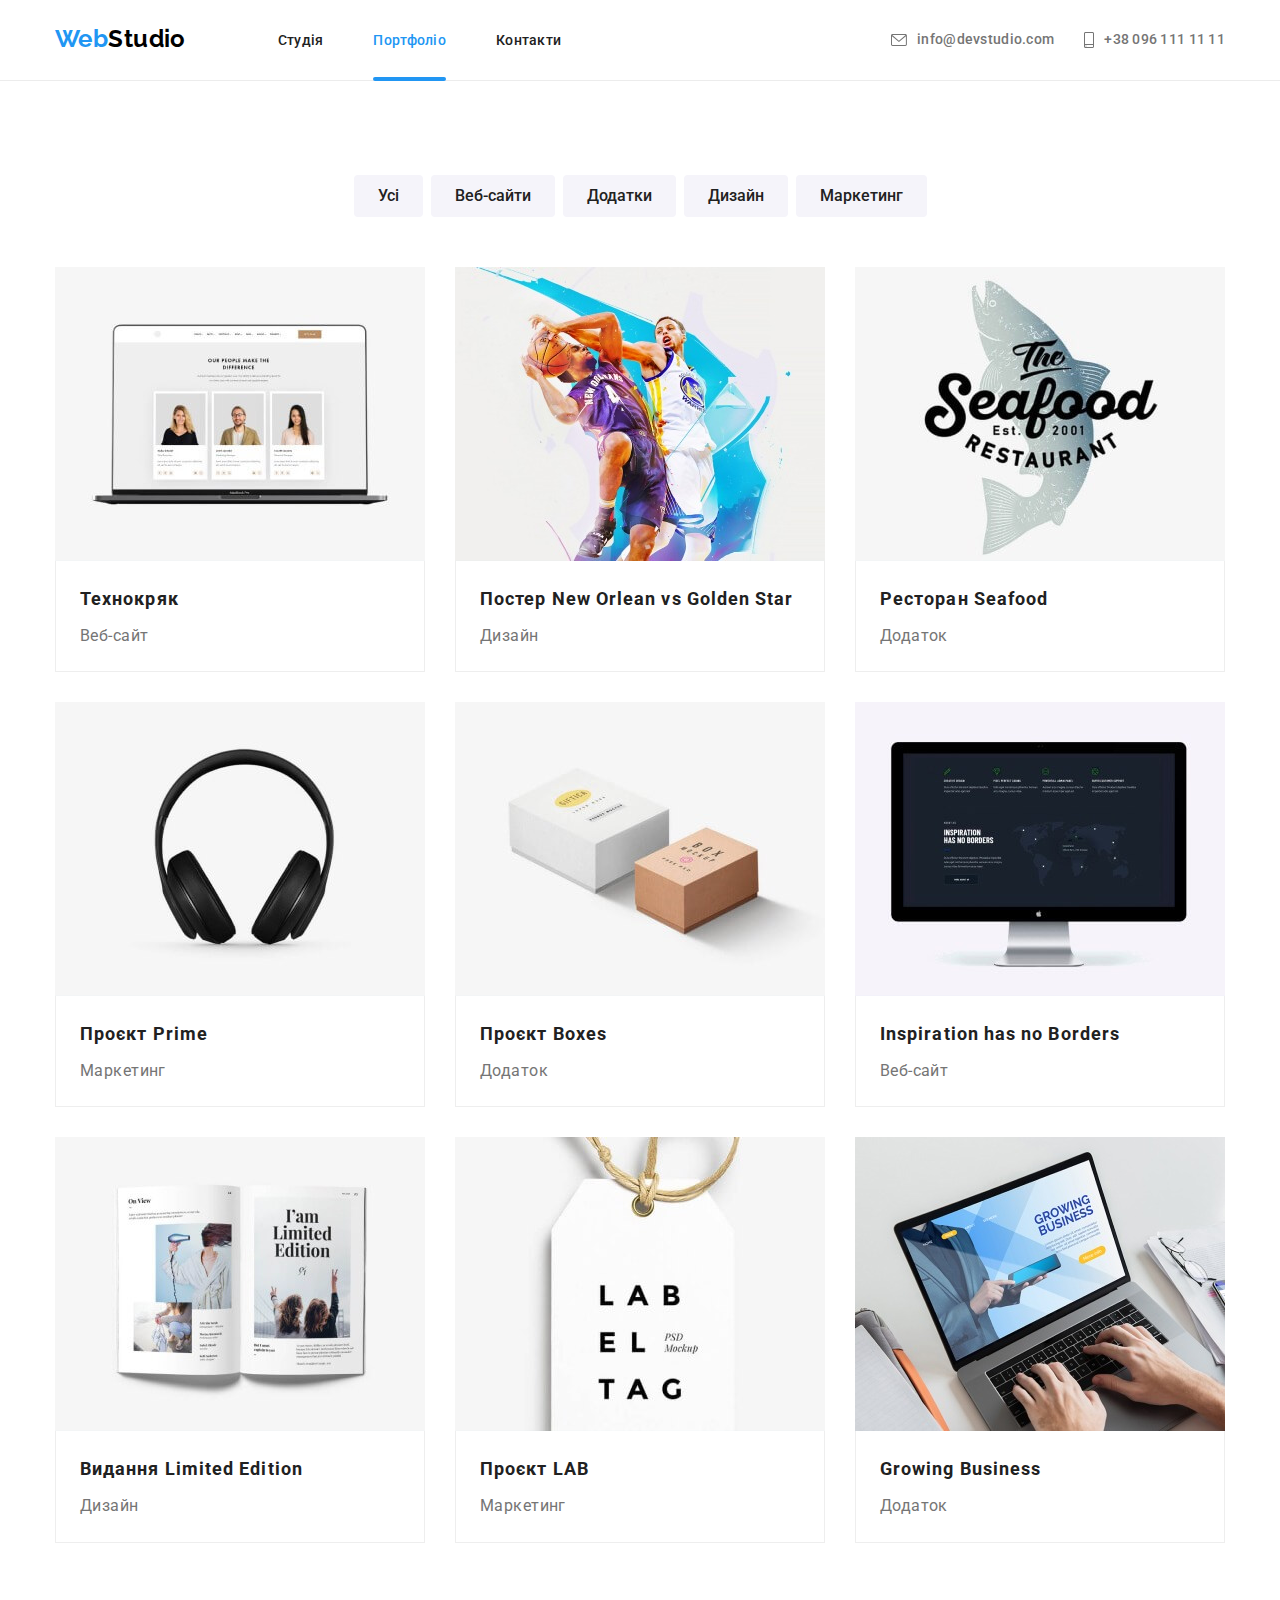
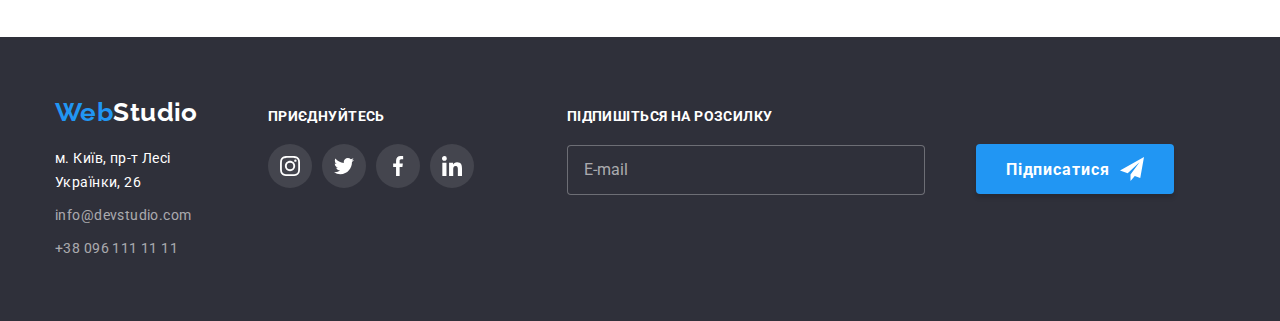
==== commit 8559f5ad: "fixed bugs" ====
--- a/portfolio.html
+++ b/portfolio.html
@@ -671,5 +671,6 @@
         </div>
       </div>
     </footer>
+    <script src="./js/mobile-menu.js"></script>
   </body>
 </html>
--- a/css/main.min.css
+++ b/css/main.min.css
@@ -1 +1 @@
-h1,h2,h3{text-align:center;margin:0}ul{margin:0;padding:0;list-style:none}p{margin:0;padding:0}img{display:block}/*! modern-normalize v1.1.0 | MIT License | https://github.com/sindresorhus/modern-normalize */*,::after,::before{box-sizing:border-box}html{-moz-tab-size:4;tab-size:4}html{line-height:1.15;-webkit-text-size-adjust:100%}body{margin:0}body{font-family:system-ui,-apple-system,"Segoe UI",Roboto,Helvetica,Arial,sans-serif,"Apple Color Emoji","Segoe UI Emoji"}hr{height:0;color:inherit}abbr[title]{text-decoration:underline dotted}b,strong{font-weight:bolder}code,kbd,pre,samp{font-family:ui-monospace,SFMono-Regular,Consolas,"Liberation Mono",Menlo,monospace;font-size:1em}small{font-size:80%}sub,sup{font-size:75%;line-height:0;position:relative;vertical-align:baseline}sub{bottom:-0.25em}sup{top:-0.5em}table{text-indent:0;border-color:inherit}button,input,optgroup,select,textarea{font-family:inherit;font-size:100%;line-height:1.15;margin:0}button,select{text-transform:none}[type=button],[type=reset],[type=submit],button{-webkit-appearance:button}::-moz-focus-inner{border-style:none;padding:0}:-moz-focusring{outline:1px dotted ButtonText}:-moz-ui-invalid{box-shadow:none}legend{padding:0}progress{vertical-align:baseline}::-webkit-inner-spin-button,::-webkit-outer-spin-button{height:auto}[type=search]{-webkit-appearance:textfield;outline-offset:-2px}::-webkit-search-decoration{-webkit-appearance:none}::-webkit-file-upload-button{-webkit-appearance:button;font:inherit}summary{display:list-item}:root{--main-color: #757575;--accent-color: #2196F3;--title-text-color: #212121;--white-color: #FFFFFF;--general-transition-effect: .25s cubic-bezier(0.4, 0, 0.2, 1);--hero-image-overlay: rgba(47, 48, 58, 0.4);--hero-image-background-color: #C4C4C4}body{background-color:var(--white-color);color:var(--main-color);font-family:Roboto,sans-serif;letter-spacing:.03em;font-size:14px}body.is-hidden{overflow-y:hidden}button{color:inherit;margin:0;padding:0}img{display:block;height:auto;max-width:100%}.container{max-width:480px;margin:0 auto;padding-left:15px;padding-right:15px}@media screen and (min-width: 768px){.container{max-width:768px}}@media screen and (min-width: 1200px){.container{max-width:1200px}}.visually-hidden{position:absolute;white-space:nowrap;width:1px;height:1px;overflow:hidden;border:0;padding:0;clip:rect(0 0 0 0);clip-path:inset(50%);margin:-1px}.head-list{border-bottom:1px solid #ececec}.main-nav{display:flex;align-items:center}.head-list__logo{color:var(--accent-color);font-family:Raleway,sans-serif;font-weight:700;font-size:24px;line-height:1.17;text-decoration-line:none;padding:15px 0 16px}@media screen and (min-width: 768px){.head-list__logo{padding:26px 0;margin-right:87px}}@media screen and (min-width: 1200px){.head-list__logo{line-height:1.29;padding:24px 0 25px 0;margin-right:92px}}.head-list__nav{display:flex;align-items:center}@media screen and (max-width: 767px){.head-list__nav{margin-top:0;margin-bottom:auto}}.head-list__accent{color:#000}.site-nav{display:flex;flex-direction:column}@media screen and (min-width: 768px){.site-nav{flex-direction:row}}.site-nav__item{margin-bottom:32px}@media screen and (min-width: 768px){.site-nav__item{margin-bottom:0}.site-nav__item:not(:last-child){margin-right:50px}}.site-nav__link{display:inline-block;color:var(--title-text-color);font-weight:500;font-size:40px;line-height:47px;letter-spacing:.02em;text-decoration:none;transition:color var(--general-transition-effect)}@media screen and (min-width: 768px){.site-nav__link{position:relative;font-size:14px;line-height:1.16;padding:32px 0}.site-nav__link:focus::after,.site-nav__link:hover::after{left:0;width:100%}.site-nav__link::after{position:absolute;content:"";right:0;bottom:-1px;height:4px;width:0%;border-radius:2px;background-color:var(--accent-color);transition:width var(--general-transition-effect)}}.site-nav__link:focus,.site-nav__link:hover{color:var(--accent-color)}.site-nav__link--current{color:var(--accent-color)}.site-nav__link--current::after{width:100%}.contact{display:flex;flex-direction:column-reverse;margin-bottom:64px}@media screen and (min-width: 768px){.contact{flex-direction:column;margin:0 0 0 auto}}@media screen and (min-width: 1200px){.contact{flex-direction:row}}@media screen and (max-width: 767px){.contact__item:not(:first-child){margin-bottom:32px}}@media screen and (min-width: 768px){.contact__item:not(:last-child){margin-bottom:10px}}@media screen and (min-width: 1200px){.contact__item:not(:last-child){margin-right:30px;margin-bottom:0}}.contact__link{font-weight:500;text-decoration:none;letter-spacing:.02em;display:flex;color:var(--main-color);transition:color var(--general-transition-effect)}.contact__link:focus,.contact__link:hover{color:var(--accent-color)}.contact__link.number{font-size:34px;line-height:40px}@media screen and (max-width: 767px){.contact__link.number{color:#2196f3}}@media screen and (min-width: 768px){.contact__link.number{align-items:center;font-size:12px;line-height:1.16;padding-bottom:20px}}@media screen and (min-width: 1200px){.contact__link.number{font-size:14px;line-height:1.14;padding:32px 0}}.contact__link.mail{font-size:24px;line-height:28px}@media screen and (min-width: 768px){.contact__link.mail{align-items:center;font-size:12px;line-height:1.16;padding-top:20px}}@media screen and (min-width: 1200px){.contact__link.mail{font-size:14px;line-height:1.14;padding:32px 0}}.contact__icon{display:none;fill:currentColor}@media screen and (min-width: 768px){.contact__icon{display:inline;margin-right:8px}}@media screen and (min-width: 1200px){.contact__icon{margin-right:10px}}@media screen and (min-width: 768px){.contact__link.mail>.contact__icon{width:14px;height:10px}}@media screen and (min-width: 1200px){.contact__link.mail>.contact__icon{width:16px;height:12px}}@media screen and (min-width: 768px){.contact__link.number>.contact__icon{width:10px;height:14px}}@media screen and (min-width: 1200px){.contact__link.number>.contact__icon{width:10px;height:16px}}.head-list__open-menu{display:flex;background-color:rgba(0,0,0,0);margin-right:0;margin-left:auto;font-family:"Roboto";font-size:16px;border:none;border-radius:4px;cursor:pointer}@media screen and (min-width: 768px){.head-list__open-menu{display:none}}.head-list__close-menu{position:absolute;top:10px;right:15px;display:flex;background-color:rgba(0,0,0,0);border:none;border-radius:4px;cursor:pointer}.head-list__close-menu:hover,.head-list__close-menu:focus{color:var(--accent-color)}@media screen and (min-width: 768px){.head-list__close-menu{display:none}}.head-list__community{display:flex;flex-wrap:wrap;row-gap:10px}@media screen and (min-width: 768px){.community{display:none}}.community__link{font-weight:500;font-size:18px;line-height:22px;letter-spacing:.02em;color:#2196f3;text-decoration:none}.community__item{position:relative}.community__item:not(:last-child){margin-right:20px}.community__item:not(:last-child)::after{position:absolute;content:"";right:-10px;top:50%;transform:translateY(-50%);background-color:rgba(33,33,33,.2);width:1px;height:100%}@media screen and (max-width: 767px){.head-list__side-menu{z-index:10;position:fixed;top:0;left:0;width:100vw;height:100vh;overflow-y:auto;overflow-x:hidden;background-color:var(--white-color);opacity:1;transform:translateX(0%);transition:transform var(--general-transition-effect),opacity var(--general-transition-effect);padding:48px 40px;display:flex;flex-direction:column}.head-list__side-menu.is-hide{opacity:0;transform:translateX(100%);pointer-events:none}}@media screen and (min-width: 768px){.head-list__side-menu{display:flex;width:100%}}.hero__image-wraper{padding:118px 0;margin:0 auto;max-width:480px;background:linear-gradient(var(--hero-image-overlay), var(--hero-image-overlay)),url("../images/hero-480.jpg") no-repeat center/cover,var(--hero-image-background-color)}@media(min-device-pixel-ratio: 2),(min-resolution: 192dpi),(min-resolution: 2dppx){.hero__image-wraper{background:linear-gradient(var(--hero-image-overlay), var(--hero-image-overlay)),url("../images/hero-480@2x.jpg") no-repeat center/cover,var(--hero-image-background-color)}}@media screen and (min-width: 768px){.hero__image-wraper{max-width:768px;background:linear-gradient(var(--hero-image-overlay), var(--hero-image-overlay)),url("../images/hero-768.jpg") no-repeat center/cover,var(--hero-image-background-color)}}@media screen and (min-width: 768px)and (min-device-pixel-ratio: 2),screen and (min-width: 768px)and (min-resolution: 192dpi),screen and (min-width: 768px)and (min-resolution: 2dppx){.hero__image-wraper{background:linear-gradient(var(--hero-image-overlay), var(--hero-image-overlay)),url("../images/hero-768@2x.jpg") no-repeat center/cover,var(--hero-image-background-color)}}@media screen and (min-width: 1200px){.hero__image-wraper{padding:200px 0;max-width:1600px;background:linear-gradient(var(--hero-image-overlay), var(--hero-image-overlay)),url("../images/hero-1200.jpg") no-repeat center/cover,var(--hero-image-background-color)}}@media screen and (min-width: 1200px)and (min-device-pixel-ratio: 2),screen and (min-width: 1200px)and (min-resolution: 192dpi),screen and (min-width: 1200px)and (min-resolution: 2dppx){.hero__image-wraper{background:linear-gradient(var(--hero-image-overlay), var(--hero-image-overlay)),url("../images/hero-1200@2x.jpg") no-repeat center/cover,var(--hero-image-background-color)}}.hero__context--align{text-align:center}.hero__title{max-width:360px;font-weight:900;font-size:26px;line-height:1.61;text-align:center;letter-spacing:.06em;text-transform:uppercase;color:var(--white-color);margin:0 auto 30px}@media screen and (min-width: 1200px){.hero__title{max-width:696px;font-size:44px;line-height:1.36}}button{font-family:inherit}.button{border-radius:4px;border-color:rgba(0,0,0,0);padding:10px 24px;margin-top:30px;background-color:var(--accent-color);color:var(--white-color);box-shadow:0px 4px 4px rgba(0,0,0,.15);font-size:16px;font-weight:700;line-height:1.87;letter-spacing:.06em;cursor:pointer;transition-property:background-color;transition-duration:250ms;transition-timing-function:cubic-bezier(0.4, 0, 0.2, 1)}.button:hover{background-color:#188ce8}@media screen and (min-width: 1200px){.button{padding:10px 32px}}.feature{padding-top:60px;padding-bottom:60px}@media screen and (min-width: 1200px){.feature{padding-top:94px;padding-bottom:94px}}.feature__list{display:flex;flex-wrap:wrap;gap:30px}.feature__item{flex-basis:100%}@media screen and (min-width: 768px)and (max-width: 1199px){.feature__item{flex-basis:calc((100% - 30px)/2)}}@media screen and (min-width: 1200px){.feature__item{flex-basis:calc((100% - 90px)/4)}}.thumb{display:flex;align-items:center;justify-content:center;background:#f5f4fa;border-radius:4px;margin-bottom:30px;width:450px;min-height:226px;text-align:center}@media screen and (min-width: 768px){.thumb{width:354px;min-height:226px}}@media screen and (min-width: 1200px){.thumb{width:270px;min-height:120px}}.feature__title{margin-bottom:10px;color:var(--title-text-color);font-size:14px;line-height:1.14;text-transform:uppercase;text-align:center}@media screen and (min-width: 768px){.feature__title{text-align:start}}.feature__text{line-height:1.71}.work{padding-bottom:94px}@media screen and (max-width: 1200px){.work{display:none}}.work__list{display:flex}.work__list .work__item+.work__item{margin-left:30px}.work__title{color:var(--title-text-color);font-size:36px;line-height:1.17;margin-bottom:50px}.img-container{position:relative}.work__text{color:var(--white-color);font-weight:700;position:absolute;bottom:0;right:0;margin:0;width:100%;height:70px;background-color:rgba(47,48,58,.8);display:flex;justify-content:center;align-items:center}.team{background-color:#f5f4fa;padding-top:60px;padding-bottom:60px}@media screen and (min-width: 1200px){.team{padding-top:94px;padding-bottom:94px}}.team__title{color:var(--title-text-color);font-size:28px;line-height:1.18;margin-bottom:30px}@media screen and (min-width: 1200px){.team__title{margin-bottom:50px;font-size:36px;line-height:1.16}}.team__list{display:flex;flex-wrap:wrap;gap:30px}.team__item{background-color:var(--white-color);border-radius:4px;box-shadow:0px 4px 4px 0px rgba(0,0,0,.2),0px 1px 1px 0px rgba(0,0,0,.14),0px 1px 3px 0px rgba(0,0,0,.12);flex-basis:100%}@media screen and (min-width: 768px){.team__item{flex-basis:calc((100% - 30px)/2)}}@media screen and (min-width: 1200px){.team__item{flex-basis:calc((100% - 90px)/4)}}.person{padding:30px 0 24px 0}@media screen and (min-width: 1200px){.person{padding:30px 0}}.person__title{color:var(--title-text-color);font-weight:500;font-size:16px;line-height:1.19;margin-bottom:10px}.person__text{font-size:16px;line-height:1.19;text-align:center;margin-bottom:16px}.person__social-links{display:flex;align-items:center;justify-content:center;gap:10px}.person__social-circle{display:flex;border-radius:50%;width:44px;height:44px;align-items:center;justify-content:center;fill:#fff;transition-property:background;transition-duration:250ms;transition-timing-function:cubic-bezier(0.4, 0, 0.2, 1)}.person__social-circle:hover,.person__social-circle:focus{background:var(--accent-color)}.person__social-circle:hover .person__social-icon,.person__social-circle:focus .person__social-icon{fill:var(--white-color)}.person__social-icon{fill:#afb1b8;transition-property:fill;transition-duration:250ms;transition-timing-function:cubic-bezier(0.4, 0, 0.2, 1)}.clients{padding-top:60px;padding-bottom:60px}@media screen and (min-width: 1200px){.clients{padding-top:94px;padding-bottom:94px}}.clients__title{color:var(--title-text-color);font-size:28px;line-height:1.17;margin-bottom:30px}@media screen and (min-width: 1200px){.clients__title{font-size:36px;margin-bottom:50px}}.clients__list{display:flex;flex-wrap:wrap;justify-content:center;gap:30px}@media screen and (min-width: 1200px){.clients__list{display:flex;gap:30px}}.clients__link{display:flex;border:1px solid #afb1b8;width:210px;height:92px;border-radius:4px;align-items:center;justify-content:center;transition-property:border-color;transition-duration:250ms;transition-timing-function:cubic-bezier(0.4, 0, 0.2, 1)}.clients__link:hover,.clients__link:focus{border-color:var(--accent-color)}.clients__link:hover .clients__icon,.clients__link:focus .clients__icon{fill:var(--accent-color)}@media screen and (min-width: 768px){.clients__link{width:226px}}@media screen and (min-width: 1200px){.clients__link{width:170px}}.clients__icon{fill:#afb1b8;width:106px;height:60px;transition-property:fill;transition-duration:250ms;transition-timing-function:cubic-bezier(0.4, 0, 0.2, 1)}.page-foot{background-color:#2f303a;padding-top:60px;padding-bottom:60px}.footer-content{display:flex;flex-direction:column;align-items:center;row-gap:60px}@media screen and (min-width: 768px){.footer-content{flex-direction:row;align-items:baseline;justify-content:space-around;flex-wrap:wrap}}@media screen and (min-width: 1200px){.footer-content{justify-content:unset;flex-wrap:nowrap}}.page-foot__logo{color:var(--accent-color);font-family:Raleway,sans-serif;font-weight:700;font-size:24px;line-height:1.17;text-decoration-line:none;text-align:center;display:inline-block;margin-bottom:20px}@media screen and (min-width: 1200px){.page-foot__logo{font-size:26px;line-height:1.19;text-align:left}}.page-foot__address-block{text-align:center}.page-foot__logo .page-foot__accent{color:var(--white-color)}.address-list{font-style:inherit}.address-list__contact .address-list__link{color:rgba(255,255,255,.6);line-height:1.71;text-decoration-line:none;transition-property:color;transition-duration:250ms;transition-timing-function:cubic-bezier(0.4, 0, 0.2, 1)}.address-list__contact .address-list__link:hover,.address-list__contact .address-list__link:focus{color:var(--accent-color)}.address-list__contact .address-list__map{color:var(--white-color);line-height:1.71;text-decoration-line:none}.address-list__contact .address-list__item+.address-list__item{margin-top:8px}@media screen and (min-width: 1200px){.address-list__contact .address-list__item+.address-list__item{margin-top:9px}}.social-foot{text-align:center}@media screen and (min-width: 1200px){.social-foot{margin-left:70px}}.social-foot__title,.footer-form__title{margin-bottom:20px;font-weight:700;line-height:1.14;color:var(--white-color);text-align:center;margin-bottom:20px}@media screen and (min-width: 1200px){.social-foot__title,.footer-form__title{text-align:left}}.social-foot__links{display:flex;align-items:center;justify-content:center;gap:10px}.social-foot__icon{fill:var(--white-color)}.social-foot__circle{background-color:#44454e;display:flex;border-radius:50%;width:44px;height:44px;align-items:center;justify-content:center;fill:#fff;transition-property:background;transition-duration:250ms;transition-timing-function:cubic-bezier(0.4, 0, 0.2, 1)}.social-foot__circle:hover,.social-foot__circlefocus{background:var(--accent-color)}.footer-form{width:100%}@media screen and (min-width: 768px)and (max-width: 1199px){.footer-form{max-width:450px}}@media screen and (min-width: 1200px){.footer-form{margin-left:93px}}@media screen and (min-width: 1200px){.footer-form__form{display:flex;justify-content:center;align-items:baseline}}.footer-form__input{border:1px solid rgba(255,255,255,.3);border-radius:4px;width:100%;height:50px;background-color:#2f303a;padding:15px 16px;margin-bottom:20px;color:var(--white-color)}.footer-form__input::placeholder{font-weight:400;font-size:16px;line-height:20px;display:flex;align-items:center;color:rgba(255,255,255,.6)}@media screen and (min-width: 1200px){.footer-form__input{width:358px}}.footer-form__button{background:var(--accent-color);box-shadow:0px 4px 4px rgba(0,0,0,.15);border-radius:4px;border-color:rgba(0,0,0,0);padding:10px 28px;height:50px;font-weight:700;font-size:16px;line-height:1.87;display:flex;align-items:center;text-align:center;letter-spacing:.06em;color:var(--white-color);margin:0 auto;cursor:pointer;transition-property:background-color;transition-duration:250ms;transition-timing-function:cubic-bezier(0.4, 0, 0.2, 1)}.footer-form__button:hover{background-color:#188ce8}.footer-form__icon{margin-left:10px}.portfolio{padding:60px 0}@media screen and (min-width: 1200px){.portfolio{padding:94px 0}}.filters{display:flex;column-gap:8px;row-gap:15px;flex-wrap:wrap;justify-content:flex-start;margin-bottom:40px}@media screen and (min-width: 768px){.filters{justify-content:center;margin-bottom:30px}}@media screen and (min-width: 1200px){.filters{margin-bottom:50px}}.filters .filters__item+.filters__item{margin-left:8px}.filters__button{padding:6px 22px;border-color:rgba(0,0,0,0);background-color:#f5f4fa;color:var(--title-text-color);font-weight:500;font-size:16px;line-height:1.63;text-align:center;cursor:pointer;border-radius:4px;transition-property:color,background-color,box-shadow;transition-duration:250ms;transition-timing-function:cubic-bezier(0.4, 0, 0.2, 1)}.filters__button:hover,.filters__button:focus{background-color:var(--accent-color);color:var(--white-color);box-shadow:4px 4px 6px 0px rgba(0,0,0,.16),0px 4px 4px 0px rgba(0,0,0,.06),0px 1px 1px 0px rgba(0,0,0,.12)}@media screen and (min-width: 768px){.filters__button{padding:6px 22px}}.card{display:flex;flex-wrap:wrap;gap:30px}.product__title{color:var(--title-text-color);font-size:18px;line-height:2;letter-spacing:.06em;text-align:left;margin-bottom:4px}.product__name{font-size:16px;line-height:1.88}.product-text{flex:1 0 auto;padding:20px 24px;border:1px solid #eee;border-top:none;color:var(--main-color)}.card__item{transition-property:box-shadow;transition-duration:250ms;transition-timing-function:cubic-bezier(0.4, 0, 0.2, 1);flex-basis:100%}@media screen and (min-width: 768px){.card__item{flex-basis:calc((100% - 30px)/2)}}@media screen and (min-width: 1200px){.card__item{flex-basis:calc((100% - 60px)/3)}}.card__item:hover,.card__item:focus{box-shadow:1px 4px 6px 0px rgba(0,0,0,.16)}.card__item:nth-child(3n){margin-right:0}.card__item:nth-last-child(-n+3){margin-bottom:0}.card__link{text-decoration:none;display:flex;height:100%;flex-direction:column;transition:box-shadow var(--general-transition-effect)}.card__link:hover .product__overlay,.card__link:focus .product__overlay{transform:translateY(0)}.product{position:relative;overflow:hidden}.product__text{font-weight:400;font-size:18px;line-height:1.55;color:var(--white-color)}.product__overlay{padding-top:63px;padding-bottom:63px;padding-left:24px;padding-right:24px;position:absolute;height:100%;width:100%;background-color:rgba(33,150,243,.9);display:flex;align-items:center;justify-content:center;left:0;bottom:0;transition-duration:250ms;transition-property:transform;transition-timing-function:cubic-bezier(0.4, 0, 0.2, 1);transform:translateY(100%)}.is-hidden{visibility:hidden;opacity:0;pointer-events:none}.backdrop{position:fixed;left:0;top:0;width:100%;height:100%;overflow-y:auto;overflow-x:hidden;visibility:visible;background-color:rgba(0,0,0,.2);z-index:1;transition-duration:250ms;transition-timing-function:cubic-bezier(0.4, 0, 0.2, 1);transition-property:opacity,visibility}.modal{padding:15px;min-height:100vh;width:100%;display:flex;justify-content:center;align-items:center;position:sticky;top:0;right:0;bottom:0;left:0}.modal__body{position:relative;max-width:528px;width:100%;padding:40px;background-color:var(--white-color);box-shadow:0 1px 3px rgba(0,0,0,.12),0 1px 1px rgba(0,0,0,.14),0 2px 1px rgba(0,0,0,.2);border-radius:4px}.modal__close-button{position:absolute;display:flex;justify-content:center;align-items:center;top:8px;right:8px;width:30px;height:30px;background-color:var(--white-color);border:1px solid rgba(0,0,0,.1);border-radius:50px}.modal__close-button:hover,.modal__close-button:focus{fill:var(--accent-color);cursor:pointer}.modal__close-icon{transition:fill 250ms cubic-bezier(0.4, 0, 0.2, 1)}.form__title{margin-bottom:12px;font-weight:700;font-size:20px;line-height:1.15;text-align:center;color:var(--title-text-color)}.form__label{display:block;padding-bottom:4px;font-weight:400;font-size:12px;line-height:1.17;letter-spacing:.01em;color:var(--main-color)}.form__input-wrapper{position:relative;margin-bottom:10px}.form__icon{position:absolute;left:12px;top:50%;transform:translateY(-50%);transition:fill 250ms cubic-bezier(0.4, 0, 0.2, 1)}.form__input{border:1px solid rgba(33,33,33,.2);border-radius:4px;width:100%;height:40px;outline:none;padding:12px 16px;font-weight:400;font-size:12px;line-height:14px;letter-spacing:.01em;color:var(--title-text-color);transition:border-color 250ms cubic-bezier(0.4, 0, 0.2, 1)}.form__input:focus{border-color:var(--accent-color)}.form__input:focus+.form__icon{fill:var(--accent-color)}.form__input::placeholder{color:rgba(117,117,117,.5)}.form__input-field{padding-left:45px}.form__message-area{height:120px;resize:none;margin-bottom:20px}.form__button{display:flex;margin:0 auto}.form__input-wrapper{position:relative;margin-bottom:10px}.checkbox{opacity:0;z-index:-1;position:absolute}.checkbox:checked+.checkbox__label .checkbox__wrap{background-color:var(--accent-color);border:var(--accent-color)}.checkbox:checked+.checkbox__label .checkbox__wrap .checkbox__icon{opacity:1}.checkbox__wrap{position:relative;display:flex;justify-content:center;align-items:center;width:16px;height:15px;border-radius:2px;border:2px solid var(--title-text-color);margin-right:7px;cursor:pointer;transition:border background-color 250ms cubic-bezier(0.4, 0, 0.2, 1)}.checkbox__label{display:flex;align-items:center;justify-content:center;gap:7px;margin-bottom:30px}.checkbox__icon{opacity:0}.checkbox__text{font-weight:400;line-height:1.71}.checkbox__link{color:var(--accent-color)}/*# sourceMappingURL=main.min.css.map */+h1,h2,h3{text-align:center;margin:0}ul{margin:0;padding:0;list-style:none}p{margin:0;padding:0}img{display:block}/*! modern-normalize v1.1.0 | MIT License | https://github.com/sindresorhus/modern-normalize */*,::after,::before{box-sizing:border-box}html{-moz-tab-size:4;tab-size:4}html{line-height:1.15;-webkit-text-size-adjust:100%}body{margin:0}body{font-family:system-ui,-apple-system,"Segoe UI",Roboto,Helvetica,Arial,sans-serif,"Apple Color Emoji","Segoe UI Emoji"}hr{height:0;color:inherit}abbr[title]{text-decoration:underline dotted}b,strong{font-weight:bolder}code,kbd,pre,samp{font-family:ui-monospace,SFMono-Regular,Consolas,"Liberation Mono",Menlo,monospace;font-size:1em}small{font-size:80%}sub,sup{font-size:75%;line-height:0;position:relative;vertical-align:baseline}sub{bottom:-0.25em}sup{top:-0.5em}table{text-indent:0;border-color:inherit}button,input,optgroup,select,textarea{font-family:inherit;font-size:100%;line-height:1.15;margin:0}button,select{text-transform:none}[type=button],[type=reset],[type=submit],button{-webkit-appearance:button}::-moz-focus-inner{border-style:none;padding:0}:-moz-focusring{outline:1px dotted ButtonText}:-moz-ui-invalid{box-shadow:none}legend{padding:0}progress{vertical-align:baseline}::-webkit-inner-spin-button,::-webkit-outer-spin-button{height:auto}[type=search]{-webkit-appearance:textfield;outline-offset:-2px}::-webkit-search-decoration{-webkit-appearance:none}::-webkit-file-upload-button{-webkit-appearance:button;font:inherit}summary{display:list-item}:root{--main-color: #757575;--accent-color: #2196F3;--title-text-color: #212121;--white-color: #FFFFFF;--general-transition-effect: .25s cubic-bezier(0.4, 0, 0.2, 1);--hero-image-overlay: rgba(47, 48, 58, 0.4);--hero-image-background-color: #C4C4C4}body{background-color:var(--white-color);color:var(--main-color);font-family:Roboto,sans-serif;letter-spacing:.03em;font-size:14px}body.is-hidden{overflow-y:hidden}button{color:inherit;margin:0;padding:0}img{display:block;height:auto;max-width:100%}.container{max-width:480px;margin:0 auto;padding-left:15px;padding-right:15px}@media screen and (min-width: 768px){.container{max-width:768px}}@media screen and (min-width: 1200px){.container{max-width:1200px}}.visually-hidden{position:absolute;white-space:nowrap;width:1px;height:1px;overflow:hidden;border:0;padding:0;clip:rect(0 0 0 0);clip-path:inset(50%);margin:-1px}.head-list{border-bottom:1px solid #ececec}.main-nav{display:flex;align-items:center}.head-list__logo{color:var(--accent-color);font-family:Raleway,sans-serif;font-weight:700;font-size:24px;line-height:1.17;text-decoration-line:none;padding:15px 0 16px}@media screen and (min-width: 768px){.head-list__logo{padding:26px 0;margin-right:87px}}@media screen and (min-width: 1200px){.head-list__logo{line-height:1.29;padding:24px 0 25px 0;margin-right:92px}}.head-list__nav{display:flex;align-items:center}@media screen and (max-width: 767px){.head-list__nav{margin-top:0;margin-bottom:auto}}.head-list__accent{color:#000}.site-nav{display:flex;flex-direction:column}@media screen and (min-width: 768px){.site-nav{flex-direction:row}}.site-nav__item{margin-bottom:32px}@media screen and (min-width: 768px){.site-nav__item{margin-bottom:0}.site-nav__item:not(:last-child){margin-right:50px}}.site-nav__link{display:inline-block;color:var(--title-text-color);font-weight:500;font-size:40px;line-height:47px;letter-spacing:.02em;text-decoration:none;transition:color var(--general-transition-effect)}@media screen and (min-width: 768px){.site-nav__link{position:relative;font-size:14px;line-height:1.16;padding:32px 0}.site-nav__link:focus::after,.site-nav__link:hover::after{left:0;width:100%}.site-nav__link::after{position:absolute;content:"";right:0;bottom:-1px;height:4px;width:0%;border-radius:2px;background-color:var(--accent-color);transition:width var(--general-transition-effect)}}.site-nav__link:focus,.site-nav__link:hover{color:var(--accent-color)}.site-nav__link--current{color:var(--accent-color)}.site-nav__link--current::after{width:100%}.contact{display:flex;flex-direction:column-reverse;margin-bottom:64px}@media screen and (min-width: 768px){.contact{flex-direction:column;margin:0 0 0 auto}}@media screen and (min-width: 1200px){.contact{flex-direction:row}}@media screen and (max-width: 767px){.contact__item:not(:first-child){margin-bottom:32px}}@media screen and (min-width: 768px){.contact__item:not(:last-child){margin-bottom:10px}}@media screen and (min-width: 1200px){.contact__item:not(:last-child){margin-right:30px;margin-bottom:0}}.contact__link{font-weight:500;text-decoration:none;letter-spacing:.02em;display:flex;color:var(--main-color);transition:color var(--general-transition-effect)}.contact__link:focus,.contact__link:hover{color:var(--accent-color)}.contact__link.number{font-size:34px;line-height:40px}@media screen and (max-width: 767px){.contact__link.number{color:#2196f3}}@media screen and (min-width: 768px){.contact__link.number{align-items:center;font-size:12px;line-height:1.16;padding-bottom:20px}}@media screen and (min-width: 1200px){.contact__link.number{font-size:14px;line-height:1.14;padding:32px 0}}.contact__link.mail{font-size:24px;line-height:28px}@media screen and (min-width: 768px){.contact__link.mail{align-items:center;font-size:12px;line-height:1.16;padding-top:20px}}@media screen and (min-width: 1200px){.contact__link.mail{font-size:14px;line-height:1.14;padding:32px 0}}.contact__icon{display:none;fill:currentColor}@media screen and (min-width: 768px){.contact__icon{display:inline;margin-right:8px}}@media screen and (min-width: 1200px){.contact__icon{margin-right:10px}}@media screen and (min-width: 768px){.contact__link.mail>.contact__icon{width:14px;height:10px}}@media screen and (min-width: 1200px){.contact__link.mail>.contact__icon{width:16px;height:12px}}@media screen and (min-width: 768px){.contact__link.number>.contact__icon{width:10px;height:14px}}@media screen and (min-width: 1200px){.contact__link.number>.contact__icon{width:10px;height:16px}}.head-list__open-menu{display:flex;background-color:rgba(0,0,0,0);margin-right:0;margin-left:auto;font-family:"Roboto";font-size:16px;border:none;border-radius:4px;cursor:pointer}@media screen and (min-width: 768px){.head-list__open-menu{display:none}}.head-list__close-menu{position:absolute;top:10px;right:15px;display:flex;background-color:rgba(0,0,0,0);border:none;border-radius:4px;cursor:pointer}.head-list__close-menu:hover,.head-list__close-menu:focus{color:var(--accent-color)}@media screen and (min-width: 768px){.head-list__close-menu{display:none}}.head-list__community{display:flex;flex-wrap:wrap;row-gap:10px}@media screen and (min-width: 768px){.community{display:none}}.community__link{font-weight:500;font-size:18px;line-height:22px;letter-spacing:.02em;color:#2196f3;text-decoration:none}.community__item{position:relative}.community__item:not(:last-child){margin-right:20px}.community__item:not(:last-child)::after{position:absolute;content:"";right:-10px;top:50%;transform:translateY(-50%);background-color:rgba(33,33,33,.2);width:1px;height:100%}@media screen and (max-width: 767px){.head-list__side-menu{z-index:10;position:fixed;top:0;left:0;width:100vw;height:100vh;overflow-y:auto;overflow-x:hidden;background-color:var(--white-color);opacity:1;transform:translateX(0%);transition:transform var(--general-transition-effect),opacity var(--general-transition-effect);padding:48px 40px;display:flex;flex-direction:column}.head-list__side-menu.is-hide{opacity:0;transform:translateX(100%);pointer-events:none}}@media screen and (min-width: 768px){.head-list__side-menu{display:flex;width:100%}}.hero__image-wraper{padding:118px 0;margin:0 auto;max-width:480px;background:linear-gradient(var(--hero-image-overlay), var(--hero-image-overlay)),url("../images/hero-480.jpg") no-repeat center/cover,var(--hero-image-background-color)}@media(min-device-pixel-ratio: 2),(min-resolution: 192dpi),(min-resolution: 2dppx){.hero__image-wraper{background:linear-gradient(var(--hero-image-overlay), var(--hero-image-overlay)),url("../images/hero-480@2x.jpg") no-repeat center/cover,var(--hero-image-background-color)}}@media screen and (min-width: 768px){.hero__image-wraper{max-width:768px;background:linear-gradient(var(--hero-image-overlay), var(--hero-image-overlay)),url("../images/hero-768.jpg") no-repeat center/cover,var(--hero-image-background-color)}}@media screen and (min-width: 768px)and (min-device-pixel-ratio: 2),screen and (min-width: 768px)and (min-resolution: 192dpi),screen and (min-width: 768px)and (min-resolution: 2dppx){.hero__image-wraper{background:linear-gradient(var(--hero-image-overlay), var(--hero-image-overlay)),url("../images/hero-768@2x.jpg") no-repeat center/cover,var(--hero-image-background-color)}}@media screen and (min-width: 1200px){.hero__image-wraper{padding:200px 0;max-width:1600px;background:linear-gradient(var(--hero-image-overlay), var(--hero-image-overlay)),url("../images/hero-1200.jpg") no-repeat center/cover,var(--hero-image-background-color)}}@media screen and (min-width: 1200px)and (min-device-pixel-ratio: 2),screen and (min-width: 1200px)and (min-resolution: 192dpi),screen and (min-width: 1200px)and (min-resolution: 2dppx){.hero__image-wraper{background:linear-gradient(var(--hero-image-overlay), var(--hero-image-overlay)),url("../images/hero-1200@2x.jpg") no-repeat center/cover,var(--hero-image-background-color)}}.hero__context--align{text-align:center}.hero__title{max-width:360px;font-weight:900;font-size:26px;line-height:1.61;text-align:center;letter-spacing:.06em;text-transform:uppercase;color:var(--white-color);margin:0 auto 30px}@media screen and (min-width: 1200px){.hero__title{max-width:696px;font-size:44px;line-height:1.36}}button{font-family:inherit}.button{border-radius:4px;border-color:rgba(0,0,0,0);padding:10px 24px;margin-top:30px;background-color:var(--accent-color);color:var(--white-color);box-shadow:0px 4px 4px rgba(0,0,0,.15);font-size:16px;font-weight:700;line-height:1.87;letter-spacing:.06em;cursor:pointer;transition-property:background-color;transition-duration:250ms;transition-timing-function:cubic-bezier(0.4, 0, 0.2, 1)}.button:hover{background-color:#188ce8}@media screen and (min-width: 1200px){.button{padding:10px 32px}}.feature{padding-top:60px;padding-bottom:60px}@media screen and (min-width: 1200px){.feature{padding-top:94px;padding-bottom:94px}}.feature__list{display:flex;flex-wrap:wrap;gap:30px}.feature__item{flex-basis:100%}@media screen and (min-width: 768px)and (max-width: 1199px){.feature__item{flex-basis:calc((100% - 30px)/2)}}@media screen and (min-width: 1200px){.feature__item{flex-basis:calc((100% - 90px)/4)}}.thumb{display:flex;align-items:center;justify-content:center;background:#f5f4fa;border-radius:4px;margin-bottom:30px;height:120px;text-align:center}.feature__title{margin-bottom:10px;color:var(--title-text-color);font-size:14px;line-height:1.14;text-transform:uppercase;text-align:center}@media screen and (min-width: 768px){.feature__title{text-align:start}}.feature__text{line-height:1.71}.work{padding-bottom:94px}@media screen and (max-width: 1200px){.work{display:none}}.work__list{display:flex}.work__list .work__item+.work__item{margin-left:30px}.work__title{color:var(--title-text-color);font-size:36px;line-height:1.17;margin-bottom:50px}.img-container{position:relative}.work__text{color:var(--white-color);font-weight:700;position:absolute;bottom:0;right:0;margin:0;width:100%;height:70px;background-color:rgba(47,48,58,.8);display:flex;justify-content:center;align-items:center}.team{background-color:#f5f4fa;padding-top:60px;padding-bottom:60px}@media screen and (min-width: 1200px){.team{padding-top:94px;padding-bottom:94px}}.team__title{color:var(--title-text-color);font-size:28px;line-height:1.18;margin-bottom:30px}@media screen and (min-width: 1200px){.team__title{margin-bottom:50px;font-size:36px;line-height:1.16}}.team__list{display:flex;flex-wrap:wrap;gap:30px}.team__item{background-color:var(--white-color);border-radius:4px;box-shadow:0px 4px 4px 0px rgba(0,0,0,.2),0px 1px 1px 0px rgba(0,0,0,.14),0px 1px 3px 0px rgba(0,0,0,.12);flex-basis:100%}@media screen and (min-width: 768px){.team__item{flex-basis:calc((100% - 30px)/2)}}@media screen and (min-width: 1200px){.team__item{flex-basis:calc((100% - 90px)/4)}}.person{padding:30px 0 24px 0}@media screen and (min-width: 1200px){.person{padding:30px 0}}.person__title{color:var(--title-text-color);font-weight:500;font-size:16px;line-height:1.19;margin-bottom:10px}.person__text{font-size:16px;line-height:1.19;text-align:center;margin-bottom:16px}.person__social-links{display:flex;align-items:center;justify-content:center;gap:10px}.person__social-circle{display:flex;border-radius:50%;width:44px;height:44px;align-items:center;justify-content:center;fill:#fff;transition-property:background;transition-duration:250ms;transition-timing-function:cubic-bezier(0.4, 0, 0.2, 1)}.person__social-circle:hover,.person__social-circle:focus{background:var(--accent-color)}.person__social-circle:hover .person__social-icon,.person__social-circle:focus .person__social-icon{fill:var(--white-color)}.person__social-icon{fill:#afb1b8;transition-property:fill;transition-duration:250ms;transition-timing-function:cubic-bezier(0.4, 0, 0.2, 1)}.clients{padding-top:60px;padding-bottom:60px}@media screen and (min-width: 1200px){.clients{padding-top:94px;padding-bottom:94px}}.clients__title{color:var(--title-text-color);font-size:28px;line-height:1.17;margin-bottom:30px}@media screen and (min-width: 1200px){.clients__title{font-size:36px;margin-bottom:50px}}.clients__list{display:flex;flex-wrap:wrap;justify-content:center;gap:30px}@media screen and (min-width: 1200px){.clients__list{display:flex;gap:30px}}.clients__link{display:flex;border:1px solid #afb1b8;width:210px;height:92px;border-radius:4px;align-items:center;justify-content:center;transition-property:border-color;transition-duration:250ms;transition-timing-function:cubic-bezier(0.4, 0, 0.2, 1)}.clients__link:hover,.clients__link:focus{border-color:var(--accent-color)}.clients__link:hover .clients__icon,.clients__link:focus .clients__icon{fill:var(--accent-color)}@media screen and (min-width: 768px){.clients__link{width:226px}}@media screen and (min-width: 1200px){.clients__link{width:170px}}.clients__icon{fill:#afb1b8;width:106px;height:60px;transition-property:fill;transition-duration:250ms;transition-timing-function:cubic-bezier(0.4, 0, 0.2, 1)}.page-foot{background-color:#2f303a;padding-top:60px;padding-bottom:60px}.footer-content{display:flex;flex-direction:column;align-items:center;row-gap:60px}@media screen and (min-width: 768px){.footer-content{flex-direction:row;align-items:baseline;justify-content:space-around;flex-wrap:wrap}}@media screen and (min-width: 1200px){.footer-content{justify-content:unset;flex-wrap:nowrap}}.page-foot__logo{color:var(--accent-color);font-family:Raleway,sans-serif;font-weight:700;font-size:24px;line-height:1.17;text-decoration-line:none;text-align:center;display:inline-block;margin-bottom:20px}@media screen and (min-width: 1200px){.page-foot__logo{font-size:26px;line-height:1.19;text-align:left}}.page-foot__address-block{text-align:center}@media screen and (min-width: 1200px){.page-foot__address-block{text-align:left}}.page-foot__logo .page-foot__accent{color:var(--white-color)}.address-list{font-style:inherit}.address-list__contact .address-list__link{color:rgba(255,255,255,.6);line-height:1.71;text-decoration-line:none;transition-property:color;transition-duration:250ms;transition-timing-function:cubic-bezier(0.4, 0, 0.2, 1)}.address-list__contact .address-list__link:hover,.address-list__contact .address-list__link:focus{color:var(--accent-color)}.address-list__contact .address-list__map{color:var(--white-color);line-height:1.71;text-decoration-line:none}.address-list__contact .address-list__item+.address-list__item{margin-top:8px}@media screen and (min-width: 1200px){.address-list__contact .address-list__item+.address-list__item{margin-top:9px}}.social-foot{text-align:center}@media screen and (min-width: 1200px){.social-foot{margin-left:70px}}.social-foot__title,.footer-form__title{margin-bottom:20px;font-weight:700;line-height:1.14;color:var(--white-color);text-align:center;margin-bottom:20px}@media screen and (min-width: 1200px){.social-foot__title,.footer-form__title{text-align:left}}.social-foot__links{display:flex;align-items:center;justify-content:center;gap:10px}.social-foot__icon{fill:var(--white-color)}.social-foot__circle{background-color:#44454e;display:flex;border-radius:50%;width:44px;height:44px;align-items:center;justify-content:center;fill:#fff;transition-property:background;transition-duration:250ms;transition-timing-function:cubic-bezier(0.4, 0, 0.2, 1)}.social-foot__circle:hover,.social-foot__circlefocus{background:var(--accent-color)}.footer-form{width:100%}@media screen and (min-width: 768px)and (max-width: 1199px){.footer-form{max-width:450px}}@media screen and (min-width: 1200px){.footer-form{margin-left:93px}}@media screen and (min-width: 1200px){.footer-form__form{display:flex;justify-content:center;align-items:baseline}}.footer-form__input{border:1px solid rgba(255,255,255,.3);border-radius:4px;width:100%;height:50px;background-color:#2f303a;padding:15px 16px;margin-bottom:20px;color:var(--white-color)}.footer-form__input::placeholder{font-weight:400;font-size:16px;line-height:20px;display:flex;align-items:center;color:rgba(255,255,255,.6)}@media screen and (min-width: 1200px){.footer-form__input{width:358px}}.footer-form__button{background:var(--accent-color);box-shadow:0px 4px 4px rgba(0,0,0,.15);border-radius:4px;border-color:rgba(0,0,0,0);padding:10px 28px;height:50px;font-weight:700;font-size:16px;line-height:1.87;display:flex;align-items:center;text-align:center;letter-spacing:.06em;color:var(--white-color);margin:0 auto;cursor:pointer;transition-property:background-color;transition-duration:250ms;transition-timing-function:cubic-bezier(0.4, 0, 0.2, 1)}.footer-form__button:hover{background-color:#188ce8}.footer-form__icon{margin-left:10px}.portfolio{padding:60px 0}@media screen and (min-width: 1200px){.portfolio{padding:94px 0}}.filters{display:flex;column-gap:8px;row-gap:15px;flex-wrap:wrap;justify-content:flex-start;margin-bottom:40px}@media screen and (min-width: 768px){.filters{justify-content:center;margin-bottom:30px}}@media screen and (min-width: 1200px){.filters{margin-bottom:50px}}.filters__button{padding:6px 25px;border-color:rgba(0,0,0,0);background-color:#f5f4fa;color:var(--title-text-color);font-weight:500;font-size:16px;line-height:1.63;text-align:center;cursor:pointer;border-radius:4px;transition-property:color,background-color,box-shadow;transition-duration:250ms;transition-timing-function:cubic-bezier(0.4, 0, 0.2, 1)}.filters__button:hover,.filters__button:focus{background-color:var(--accent-color);color:var(--white-color);box-shadow:4px 4px 6px 0px rgba(0,0,0,.16),0px 4px 4px 0px rgba(0,0,0,.06),0px 1px 1px 0px rgba(0,0,0,.12)}@media screen and (min-width: 768px){.filters__button{padding:6px 22px}}.card{display:flex;flex-wrap:wrap;gap:30px}.product__title{color:var(--title-text-color);font-size:18px;line-height:2;letter-spacing:.06em;text-align:left;margin-bottom:4px}.product__name{font-size:16px;line-height:1.88}.product-text{flex:1 0 auto;padding:20px 24px;border:1px solid #eee;border-top:none;color:var(--main-color)}.card__item{transition-property:box-shadow;transition-duration:250ms;transition-timing-function:cubic-bezier(0.4, 0, 0.2, 1);flex-basis:100%}@media screen and (min-width: 768px){.card__item{flex-basis:calc((100% - 30px)/2)}}@media screen and (min-width: 1200px){.card__item{flex-basis:calc((100% - 60px)/3)}}.card__item:hover,.card__item:focus{box-shadow:1px 4px 6px 0px rgba(0,0,0,.16)}.card__item:nth-child(3n){margin-right:0}.card__item:nth-last-child(-n+3){margin-bottom:0}.card__link{text-decoration:none;display:flex;height:100%;flex-direction:column;transition:box-shadow var(--general-transition-effect)}.card__link:hover .product__overlay,.card__link:focus .product__overlay{transform:translateY(0)}.product{position:relative;overflow:hidden}.product__text{font-weight:400;font-size:18px;line-height:1.55;color:var(--white-color)}.product__overlay{padding-top:63px;padding-bottom:63px;padding-left:24px;padding-right:24px;position:absolute;height:100%;width:100%;background-color:rgba(33,150,243,.9);display:flex;align-items:center;justify-content:center;left:0;bottom:0;transition-duration:250ms;transition-property:transform;transition-timing-function:cubic-bezier(0.4, 0, 0.2, 1);transform:translateY(100%)}.is-hidden{visibility:hidden;opacity:0;pointer-events:none}.backdrop{position:fixed;left:0;top:0;width:100%;height:100%;overflow-y:auto;overflow-x:hidden;visibility:visible;background-color:rgba(0,0,0,.2);z-index:1;transition-duration:250ms;transition-timing-function:cubic-bezier(0.4, 0, 0.2, 1);transition-property:opacity,visibility}.modal{padding:15px;min-height:100vh;width:100%;display:flex;justify-content:center;align-items:center;position:sticky;top:0;right:0;bottom:0;left:0}.modal__body{position:relative;max-width:528px;width:100%;padding:40px;background-color:var(--white-color);box-shadow:0 1px 3px rgba(0,0,0,.12),0 1px 1px rgba(0,0,0,.14),0 2px 1px rgba(0,0,0,.2);border-radius:4px}.modal__close-button{position:absolute;display:flex;justify-content:center;align-items:center;top:8px;right:8px;width:30px;height:30px;background-color:var(--white-color);border:1px solid rgba(0,0,0,.1);border-radius:50px}.modal__close-button:hover,.modal__close-button:focus{fill:var(--accent-color);cursor:pointer}.modal__close-icon{transition:fill 250ms cubic-bezier(0.4, 0, 0.2, 1)}.form__title{margin-bottom:12px;font-weight:700;font-size:20px;line-height:1.15;text-align:center;color:var(--title-text-color)}.form__label{display:block;padding-bottom:4px;font-weight:400;font-size:12px;line-height:1.17;letter-spacing:.01em;color:var(--main-color)}.form__input-wrapper{position:relative;margin-bottom:10px}.form__icon{position:absolute;left:12px;top:50%;transform:translateY(-50%);transition:fill 250ms cubic-bezier(0.4, 0, 0.2, 1)}.form__input{border:1px solid rgba(33,33,33,.2);border-radius:4px;width:100%;height:40px;outline:none;padding:12px 16px;font-weight:400;font-size:12px;line-height:14px;letter-spacing:.01em;color:var(--title-text-color);transition:border-color 250ms cubic-bezier(0.4, 0, 0.2, 1)}.form__input:focus{border-color:var(--accent-color)}.form__input:focus+.form__icon{fill:var(--accent-color)}.form__input::placeholder{color:rgba(117,117,117,.5)}.form__input-field{padding-left:45px}.form__message-area{height:120px;resize:none;margin-bottom:20px}.form__button{display:flex;margin:0 auto}.form__input-wrapper{position:relative;margin-bottom:10px}.checkbox{opacity:0;z-index:-1;position:absolute}.checkbox:checked+.checkbox__label .checkbox__wrap{background-color:var(--accent-color);border:var(--accent-color)}.checkbox:checked+.checkbox__label .checkbox__wrap .checkbox__icon{opacity:1}.checkbox__wrap{position:relative;display:flex;justify-content:center;align-items:center;width:16px;height:15px;border-radius:2px;border:2px solid var(--title-text-color);margin-right:7px;cursor:pointer;transition:border background-color 250ms cubic-bezier(0.4, 0, 0.2, 1)}.checkbox__label{display:flex;align-items:center;justify-content:center;gap:7px;margin-bottom:30px}.checkbox__icon{opacity:0}.checkbox__text{font-weight:400;line-height:1.71}.checkbox__link{color:var(--accent-color)}/*# sourceMappingURL=main.min.css.map */